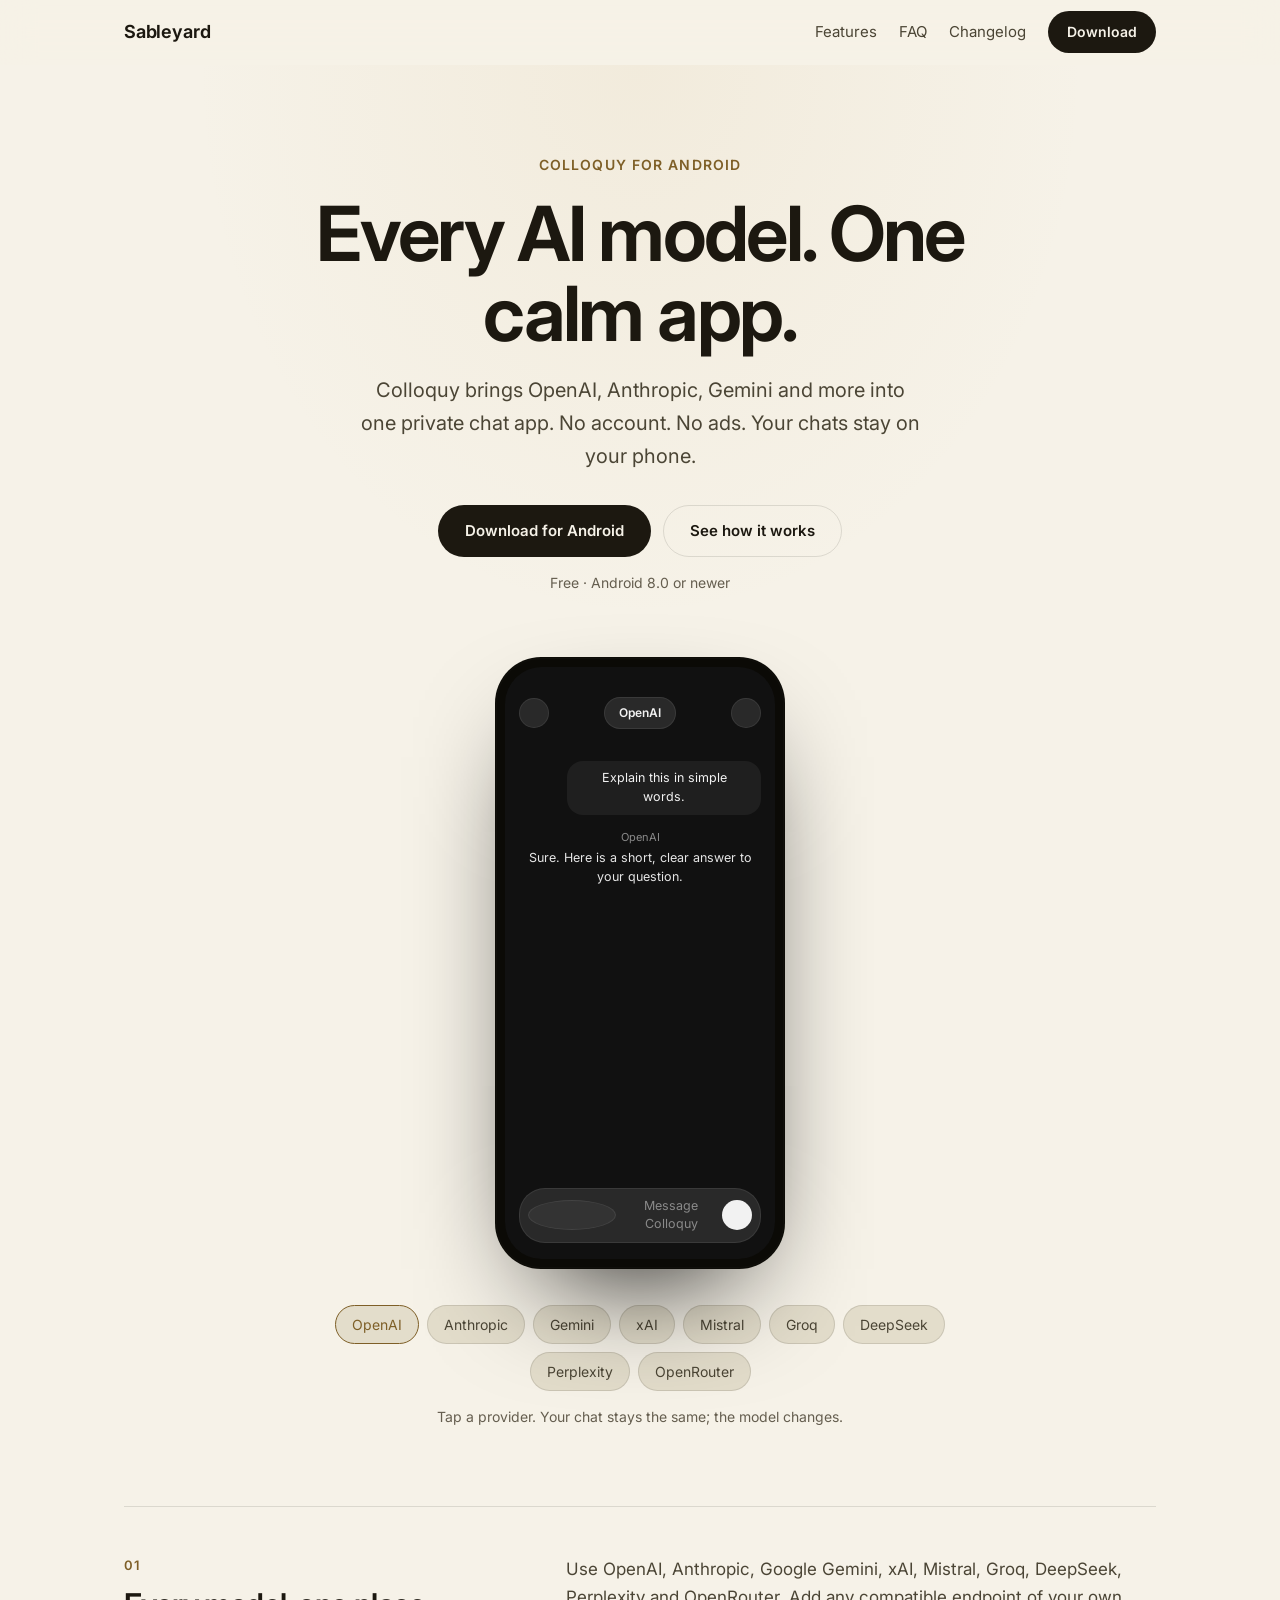
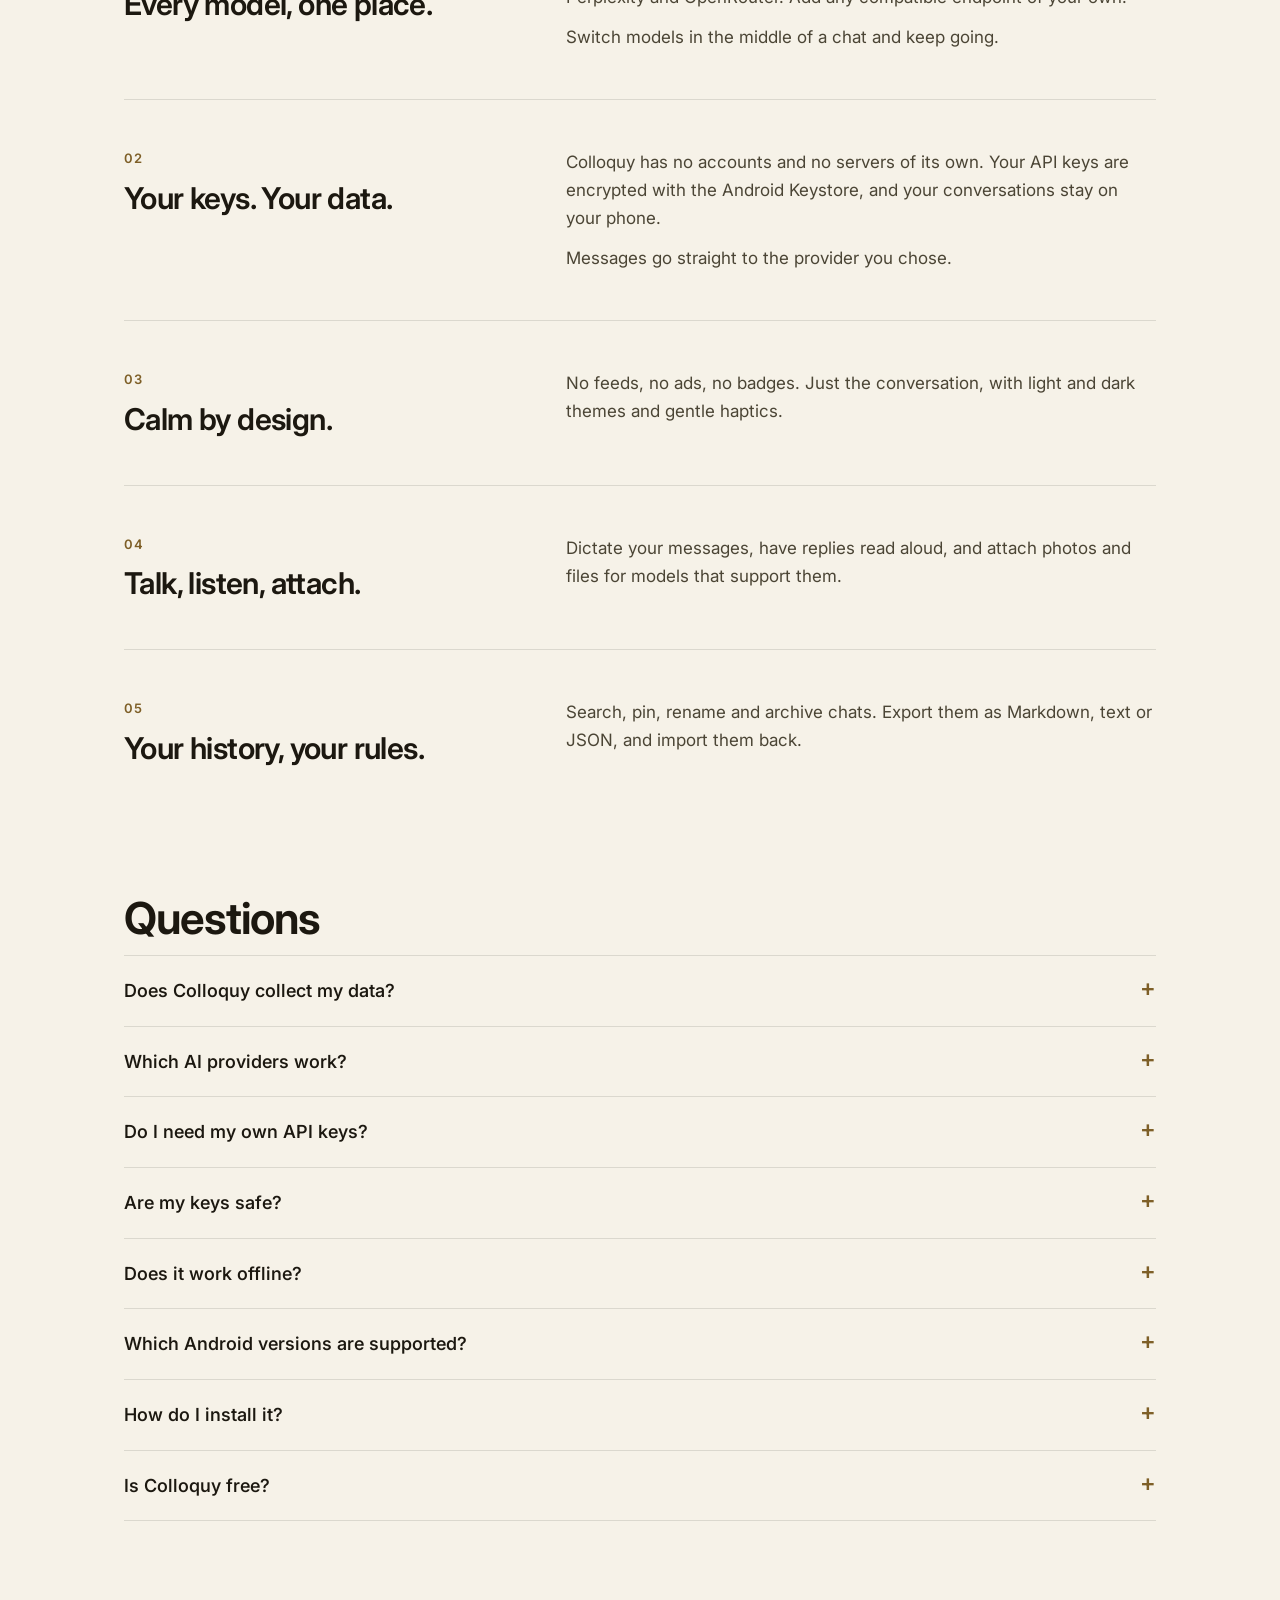
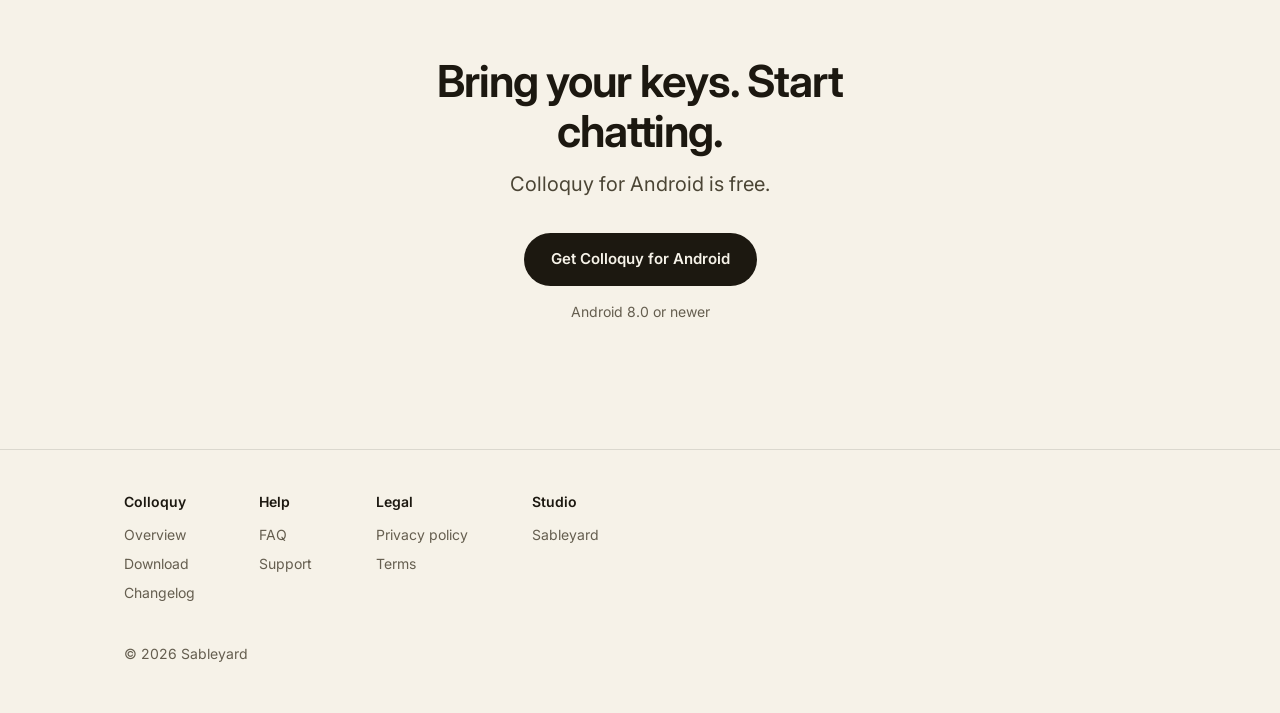
==== colloquy/index.html @ 64ff5a61 "Add files via upload" ====
<!DOCTYPE html>
<html lang="en">
<head>
<meta charset="utf-8"><meta name="viewport" content="width=device-width, initial-scale=1"><meta name="color-scheme" content="dark light"><meta name="theme-color" content="#16130A"><script>document.documentElement.className="js"</script>
<title>Colloquy - Every AI model. One calm app. | Sableyard</title>
<meta name="description" content="Colloquy is a private AI chat app for Android. Use OpenAI, Anthropic, Gemini and more with your own API keys. No account, no ads, no tracking.">
<link rel="canonical" href="https://sableyard.online/colloquy/">
<meta property="og:type" content="website"><meta property="og:title" content="Colloquy - Every AI model. One calm app."><meta property="og:description" content="Bring your own API keys. Your conversations stay on your phone."><meta property="og:url" content="https://sableyard.online/colloquy/"><meta property="og:image" content="https://sableyard.online/assets/og.png"><meta name="twitter:card" content="summary_large_image">
<link rel="icon" href="../assets/favicon.svg" type="image/svg+xml">
<link rel="preload" href="../assets/inter.woff2" as="font" type="font/woff2" crossorigin>
<link rel="stylesheet" href="../assets/style.css">
<script type="application/ld+json">{"@context":"https://schema.org","@type":"SoftwareApplication","name":"Colloquy","applicationCategory":"CommunicationApplication","operatingSystem":"Android 8.0+","description":"A private AI chat app for Android that works with your own API keys.","offers":{"@type":"Offer","price":"0","priceCurrency":"USD"},"publisher":{"@type":"Organization","name":"Sableyard","url":"https://sableyard.online/"}}</script>
</head>
<body>
<a class="skip" href="#main">Skip to content</a>
<header class="site"><div class="wrap bar"><a class="brand" href="../">Sableyard</a><nav><a href="#features">Features</a><a href="#faq">FAQ</a><a href="changelog/">Changelog</a><a class="btn sm" href="download/">Download</a></nav></div></header>
<main id="main" class="wrap">

  <div class="hero">
    <p class="eyebrow reveal">Colloquy for Android</p>
    <h1 class="reveal" style="--d:.05s">Every AI model. One calm app.</h1>
    <p class="lead reveal" style="--d:.12s">Colloquy brings OpenAI, Anthropic, Gemini and more into one private chat app. No account. No ads. Your chats stay on your phone.</p>
    <div class="row reveal" style="--d:.18s">
      <a class="btn" href="download/">Download for Android</a>
      <a class="btn ghost" href="#features">See how it works</a>
    </div>
    <p class="meta reveal" style="--d:.22s">Free &middot; Android 8.0 or newer</p>

    <!-- PLACEHOLDER: this CSS phone is a stand-in. When screenshots are ready, replace .phone with an <img> inside .stage. -->
    <div class="stage reveal" style="--d:.28s">
      <div class="phone" aria-hidden="true"><div class="screen">
        <div class="top"><span class="circ"></span><span class="pill"><span id="model">OpenAI</span></span><span class="circ"></span></div>
        <div class="msgs"><p class="u">Explain this in simple words.</p><p class="a"><small id="who">OpenAI</small><span id="reply">Sure. Here is a short, clear answer to your question.</span></p></div>
        <div class="comp"><span class="circ"></span><span>Message Colloquy</span><i class="circ send"></i></div>
      </div></div>
    </div>
    <div class="chips reveal" role="group" aria-label="Choose a provider to preview"><button type="button" data-model="OpenAI" aria-pressed="true">OpenAI</button><button type="button" data-model="Anthropic" aria-pressed="false">Anthropic</button><button type="button" data-model="Gemini" aria-pressed="false">Gemini</button><button type="button" data-model="xAI" aria-pressed="false">xAI</button><button type="button" data-model="Mistral" aria-pressed="false">Mistral</button><button type="button" data-model="Groq" aria-pressed="false">Groq</button><button type="button" data-model="DeepSeek" aria-pressed="false">DeepSeek</button><button type="button" data-model="Perplexity" aria-pressed="false">Perplexity</button><button type="button" data-model="OpenRouter" aria-pressed="false">OpenRouter</button></div>
    <p class="meta" style="margin-top:14px">Tap a provider. Your chat stays the same; the model changes.</p>
  </div>

  <section id="features">
    <div class="feature reveal"><div><span class="n">01</span><h3>Every model, one place.</h3></div><div><p>Use OpenAI, Anthropic, Google Gemini, xAI, Mistral, Groq, DeepSeek, Perplexity and OpenRouter. Add any compatible endpoint of your own.</p><p>Switch models in the middle of a chat and keep going.</p></div></div>
    <div class="feature reveal"><div><span class="n">02</span><h3>Your keys. Your data.</h3></div><div><p>Colloquy has no accounts and no servers of its own. Your API keys are encrypted with the Android Keystore, and your conversations stay on your phone.</p><p>Messages go straight to the provider you chose.</p></div></div>
    <div class="feature reveal"><div><span class="n">03</span><h3>Calm by design.</h3></div><div><p>No feeds, no ads, no badges. Just the conversation, with light and dark themes and gentle haptics.</p></div></div>
    <div class="feature reveal"><div><span class="n">04</span><h3>Talk, listen, attach.</h3></div><div><p>Dictate your messages, have replies read aloud, and attach photos and files for models that support them.</p></div></div>
    <div class="feature reveal"><div><span class="n">05</span><h3>Your history, your rules.</h3></div><div><p>Search, pin, rename and archive chats. Export them as Markdown, text or JSON, and import them back.</p></div></div>
  </section>

  <section id="faq">
    <h2 class="reveal">Questions</h2>
    <details class="reveal"><summary>Does Colloquy collect my data?</summary><p>No. There is no account, no analytics and no ads. Your conversations stay on your phone.</p></details>
    <details class="reveal"><summary>Which AI providers work?</summary><p>OpenAI, Anthropic, Google Gemini, xAI, Mistral, Groq, DeepSeek, Perplexity and OpenRouter, plus custom compatible endpoints.</p></details>
    <details class="reveal"><summary>Do I need my own API keys?</summary><p>Yes. You add a key from each provider you want to use and pay that provider directly for what you use. Some providers offer free tiers; check theirs.</p></details>
    <details class="reveal"><summary>Are my keys safe?</summary><p>Keys are encrypted with the Android Keystore and are only sent to the provider they belong to.</p></details>
    <details class="reveal"><summary>Does it work offline?</summary><p>You can read saved chats offline. Sending a message needs an internet connection.</p></details>
    <details class="reveal"><summary>Which Android versions are supported?</summary><p>Android 8.0 or newer.</p></details>
    <details class="reveal"><summary>How do I install it?</summary><p>Download the APK, allow installs from your browser when Android asks, and open the file. Android may show a warning because Colloquy is a new app outside the Play Store.</p></details>
    <details class="reveal"><summary>Is Colloquy free?</summary><p>Yes, Colloquy is free to use today. You only pay your AI providers for what you use. If that ever changes, it will be announced here.</p></details>
  </section>

  <section id="download" class="cta">
    <h2 class="reveal">Bring your keys. Start chatting.</h2>
    <p class="lead reveal" style="--d:.06s">Colloquy for Android is free.</p>
    <div class="row reveal" style="--d:.1s"><a class="btn" href="download/">Get Colloquy for Android</a></div>
    <p class="meta reveal">Android 8.0 or newer</p>
  </section>
</main>

<footer class="site"><div class="wrap"><div class="cols"><div><h4>Colloquy</h4><a href="">Overview</a><a href="download/">Download</a><a href="changelog/">Changelog</a></div><div><h4>Help</h4><a href="#faq">FAQ</a><a href="support/">Support</a></div><div><h4>Legal</h4><a href="privacy/">Privacy policy</a><a href="terms/">Terms</a></div><div><h4>Studio</h4><a href="../">Sableyard</a></div></div><span>&copy; 2026 Sableyard</span></div></footer>
<script src="../assets/site.js" defer></script>
</body>
</html>
---- assets/style.css ----
@view-transition{navigation:auto}
@font-face{font-family:Inter;src:url(inter.woff2) format("woff2");font-weight:100 900;font-display:swap}
:root{--bg:#16130A;--raised:#262219;--control:#2E2B22;--line:rgba(244,239,227,.10);--text:#F4EFE3;--text2:#BDB6A4;--text3:#8F8878;--sand:#CDAE72;--btn:#F4EFE3;--btn-fg:#16130A;--ease:cubic-bezier(.2,0,0,1);color-scheme:dark}
@media (prefers-color-scheme:light){:root{--bg:#F6F2E8;--raised:#EDE8DA;--control:#E3DDCB;--line:rgba(28,24,16,.12);--text:#1C1810;--text2:#4B4535;--text3:#655E4F;--sand:#7E5F27;--btn:#1C1810;--btn-fg:#F6F2E8;color-scheme:light}}
*{box-sizing:border-box}
html{scroll-behavior:smooth;-webkit-text-size-adjust:100%}
body{margin:0;background:var(--bg);color:var(--text);font:400 16px/1.65 Inter,system-ui,-apple-system,"Segoe UI",Roboto,sans-serif;-webkit-font-smoothing:antialiased}
a{color:inherit}
:focus-visible{outline:2px solid var(--sand);outline-offset:3px;border-radius:6px}
.wrap{max-width:1080px;margin:0 auto;padding:0 24px}
.skip{position:absolute;left:-999px}.skip:focus{left:16px;top:12px;background:var(--btn);color:var(--btn-fg);padding:8px 14px;border-radius:999px;z-index:20}
header.site{position:sticky;top:0;z-index:10;background:rgba(22,19,10,.72);background:color-mix(in srgb,var(--bg) 72%,transparent);-webkit-backdrop-filter:saturate(1.4) blur(16px);backdrop-filter:saturate(1.4) blur(16px);border-bottom:1px solid transparent;transition:border-color .3s}
header.site.scrolled{border-color:var(--line)}
header .bar{display:flex;align-items:center;justify-content:space-between;height:64px}
.brand{font-weight:650;letter-spacing:-.01em;text-decoration:none;font-size:18px}
nav{display:flex;align-items:center;gap:22px}
nav a:not(.btn){color:var(--text2);text-decoration:none;font-size:15px;transition:color .2s}
nav a:not(.btn):hover{color:var(--text)}
.btn{display:inline-flex;align-items:center;gap:8px;padding:13px 26px;border-radius:999px;background:var(--btn);color:var(--btn-fg);text-decoration:none;font-weight:600;font-size:15px;transition:transform .25s var(--ease),opacity .2s;border:1px solid transparent}
.btn:hover{transform:translateY(-1px)}.btn:active{transform:scale(.97)}
.btn.sm{padding:8px 18px;font-size:14px}
.btn.ghost{background:transparent;color:var(--text);border-color:var(--line)}
.btn.ghost:hover{border-color:var(--sand);color:var(--sand)}
.btn[aria-disabled=true]{opacity:.5;pointer-events:none}
.hero{text-align:center;padding:88px 0 24px;background:radial-gradient(60% 55% at 50% 0,rgba(205,174,114,.10),transparent 72%)}
.eyebrow{color:var(--sand);font-size:14px;font-weight:600;letter-spacing:.08em;text-transform:uppercase;margin:0 0 18px}
h1{font-size:clamp(40px,8vw,76px);line-height:1.05;letter-spacing:-.035em;font-weight:650;margin:0 auto 20px;max-width:14ch}
.lead{font-size:clamp(17px,2.2vw,20px);color:var(--text2);max-width:560px;margin:0 auto}
.row{display:flex;flex-wrap:wrap;justify-content:center;gap:12px;margin:32px 0 8px}
.meta{color:var(--text3);font-size:14px}
.stage{display:flex;justify-content:center;padding:48px 0 8px}
.phone{width:min(290px,76vw);aspect-ratio:9/19;border-radius:46px;border:1px solid var(--line);background:#0b0a06;padding:9px;box-shadow:0 50px 120px -50px #000,0 0 0 1px rgba(255,255,255,.02) inset;transition:transform .25s var(--ease);will-change:transform}
.screen{height:100%;border-radius:37px;background:#111;color:#f2f2f2;padding:16px 14px;display:flex;flex-direction:column;gap:14px;overflow:hidden;font-size:12.5px;line-height:1.5}
.screen .top{display:flex;align-items:center;justify-content:space-between;padding-top:14px}
.circ{width:30px;height:30px;border-radius:50%;background:#292929;border:1px solid rgba(255,255,255,.08);flex:none}
.pill{display:inline-flex;align-items:center;gap:6px;background:#292929;border:1px solid rgba(255,255,255,.08);border-radius:999px;padding:6px 14px;font-weight:600;font-size:12px}
.msgs{flex:1;display:flex;flex-direction:column;gap:14px;padding-top:18px}
.u{align-self:flex-end;background:#1f1f1f;border-radius:16px;padding:8px 12px;margin:0;max-width:80%}
.a{margin:0;color:#e6e6e6;min-height:3.2em}.a small{display:block;color:#8a8a8a;font-size:11px;margin-bottom:4px}
.comp{display:flex;align-items:center;gap:10px;background:#292929;border:1px solid rgba(255,255,255,.08);border-radius:26px;padding:8px;color:#8a8a8a}
.comp span{flex:1;padding-left:4px}.comp .circ{background:#333}.comp .send{background:#f2f2f2;border:0}
.chips{display:flex;flex-wrap:wrap;justify-content:center;gap:8px;margin:28px auto 0;max-width:640px}
.chips button{font:inherit;font-size:14px;color:var(--text2);background:var(--control);border:1px solid var(--line);border-radius:999px;padding:7px 16px;cursor:pointer;transition:all .2s var(--ease)}
.chips button:hover{color:var(--text)}.chips button:active{transform:scale(.95)}
.chips button[aria-pressed=true]{color:var(--sand);border-color:var(--sand)}
section{padding:40px 0}
h2{font-size:clamp(28px,4.5vw,44px);line-height:1.12;letter-spacing:-.025em;font-weight:650;margin:0 0 12px}
h3{margin:0;font-size:clamp(22px,3vw,30px);line-height:1.2;letter-spacing:-.02em;font-weight:620}
.feature{display:grid;grid-template-columns:1fr 1.5fr;gap:24px 48px;padding:48px 0;border-top:1px solid var(--line)}
.feature .n{display:block;color:var(--sand);font-size:13px;font-weight:600;letter-spacing:.08em;margin-bottom:10px}
.feature p{margin:0 0 12px;color:var(--text2);font-size:17px}
.feature p:last-child{margin:0}
.apps{display:grid;gap:14px;grid-template-columns:repeat(auto-fit,minmax(260px,1fr));margin-top:32px}
.card{display:block;background:var(--raised);border:1px solid var(--line);border-radius:22px;padding:22px 24px;text-decoration:none;transition:transform .3s var(--ease),border-color .3s}
a.card:hover{transform:translateY(-3px);border-color:var(--sand)}
.card h3{font-size:22px;margin-bottom:6px}.card p{margin:0;color:var(--text2);font-size:15px}
details{border-top:1px solid var(--line)}details:last-of-type{border-bottom:1px solid var(--line)}
summary{list-style:none;cursor:pointer;display:flex;justify-content:space-between;gap:16px;padding:20px 0;font-size:18px;font-weight:550}
summary::-webkit-details-marker{display:none}
summary::after{content:"+";color:var(--sand);font-size:24px;line-height:1;transition:transform .3s var(--ease)}
details[open] summary::after{transform:rotate(45deg)}
details p{margin:0 0 20px;color:var(--text2);max-width:62ch}
.cta{text-align:center;padding:96px 0 40px}
.cta h2{max-width:16ch;margin:0 auto 12px}
footer.site{margin-top:72px;border-top:1px solid var(--line);padding:40px 0 48px;color:var(--text3);font-size:14px}
footer .cols{display:flex;flex-wrap:wrap;gap:32px 64px;margin-bottom:32px}
footer h4{margin:0 0 10px;color:var(--text);font-size:14px;font-weight:600}
footer a{display:block;color:var(--text3);text-decoration:none;margin:6px 0}footer a:hover{color:var(--text)}
.policy h1{font-size:clamp(30px,5vw,44px);max-width:none;margin:56px 0 12px;text-align:left}
.policy h2{font-size:20px;margin:32px 0 8px;letter-spacing:-.01em}
.policy p,.policy li{color:var(--text2);max-width:70ch}.policy .meta{color:var(--text3)}
.summary{background:var(--raised);border:1px solid var(--line);border-radius:18px;padding:16px 20px;margin:24px 0}
.js .reveal{opacity:0;transform:translateY(18px);transition:opacity .8s var(--ease),transform .8s var(--ease);transition-delay:var(--d,0s)}
.js .reveal.in{opacity:1;transform:none}
@media (max-width:720px){.feature{grid-template-columns:1fr}nav a:not(.btn){display:none}.hero{padding-top:56px}}
@media (prefers-reduced-motion:reduce){*{transition:none!important;animation:none!important;scroll-behavior:auto!important}.js .reveal{opacity:1;transform:none}}

header.site{view-transition-name:site-header}
.prog{position:absolute;left:0;bottom:-1px;height:2px;width:100%;background:var(--sand);transform-origin:0 50%;transform:scaleX(0);pointer-events:none}
.card{position:relative;overflow:hidden}
.card::before{content:"";position:absolute;inset:0;background:radial-gradient(260px circle at var(--mx,50%) var(--my,0%),rgba(205,174,114,.12),transparent 70%);opacity:0;transition:opacity .35s;pointer-events:none}
.card:hover::before{opacity:1}
.js h1.reveal{filter:blur(10px);transition:opacity .9s var(--ease),transform .9s var(--ease),filter .9s var(--ease)}
.js h1.reveal.in{filter:none}
.dl{display:grid;grid-template-columns:1.6fr 1fr;gap:16px;margin-top:40px}
.panel{padding:28px}
.kv{margin:0 0 24px}.kv div{display:flex;justify-content:space-between;gap:16px;padding:12px 0;border-bottom:1px solid var(--line)}
.kv dt{color:var(--text3)}.kv dd{margin:0;text-align:right;color:var(--text)}
.mono{font-family:ui-monospace,SFMono-Regular,Menlo,Consolas,monospace;font-size:12px;word-break:break-all}
.qr{display:flex;flex-direction:column;align-items:center;justify-content:center;text-align:center;gap:14px;padding:28px}
.qr img{width:168px;height:168px;border-radius:14px}.qr p{margin:0;color:var(--text2);font-size:14px;max-width:22ch}
.steps{list-style:none;margin:24px 0 0;padding:0;counter-reset:s;display:grid;gap:12px}
.steps li{counter-increment:s;background:var(--raised);border:1px solid var(--line);border-radius:20px;padding:18px 22px 18px 64px;position:relative;color:var(--text2)}
.steps li::before{content:counter(s);position:absolute;left:20px;top:16px;width:30px;height:30px;border-radius:50%;border:1px solid var(--sand);color:var(--sand);display:grid;place-items:center;font-weight:600;font-size:14px}
.steps b{color:var(--text);font-weight:600}
pre{background:var(--raised);border:1px solid var(--line);border-radius:16px;padding:16px 18px;overflow:auto;font:13px/1.6 ui-monospace,SFMono-Regular,Menlo,Consolas,monospace;color:var(--text2)}
.plain li{margin:8px 0;color:var(--text2)}
.tl{border-left:1px solid var(--line);margin:32px 0 0 6px;padding-left:28px}
.tl article{position:relative;padding-bottom:36px}
.tl article::before{content:"";position:absolute;left:-34px;top:8px;width:11px;height:11px;border-radius:50%;background:var(--sand)}
.tl h3{font-size:22px}.tl ul{margin:12px 0 0;padding-left:20px;color:var(--text2)}.tl li{margin:6px 0}
.tl time{color:var(--text3);font-size:14px}
.page h1{max-width:none;text-align:left;margin:56px 0 12px;font-size:clamp(34px,6vw,56px)}
@media (max-width:720px){.dl{grid-template-columns:1fr}}
@media (prefers-reduced-motion:reduce){@view-transition{navigation:none}.js h1.reveal{filter:none}}
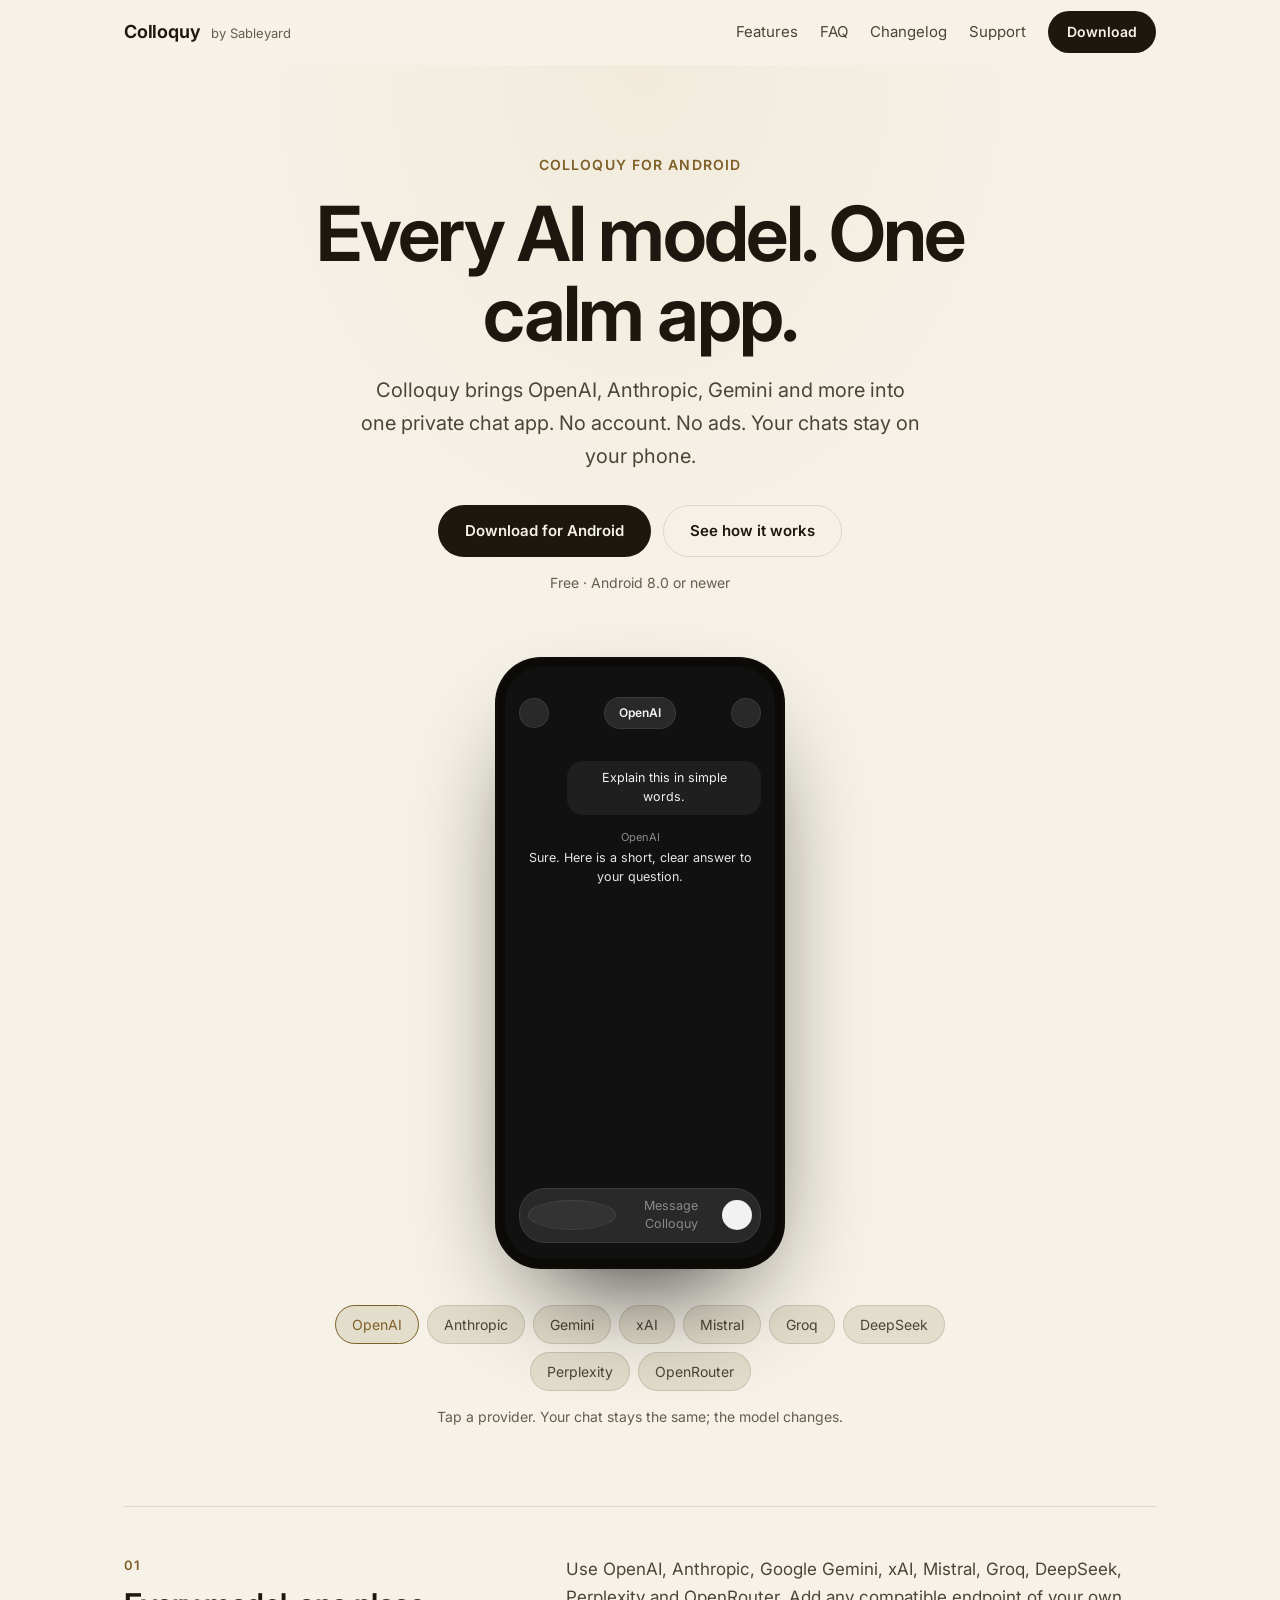
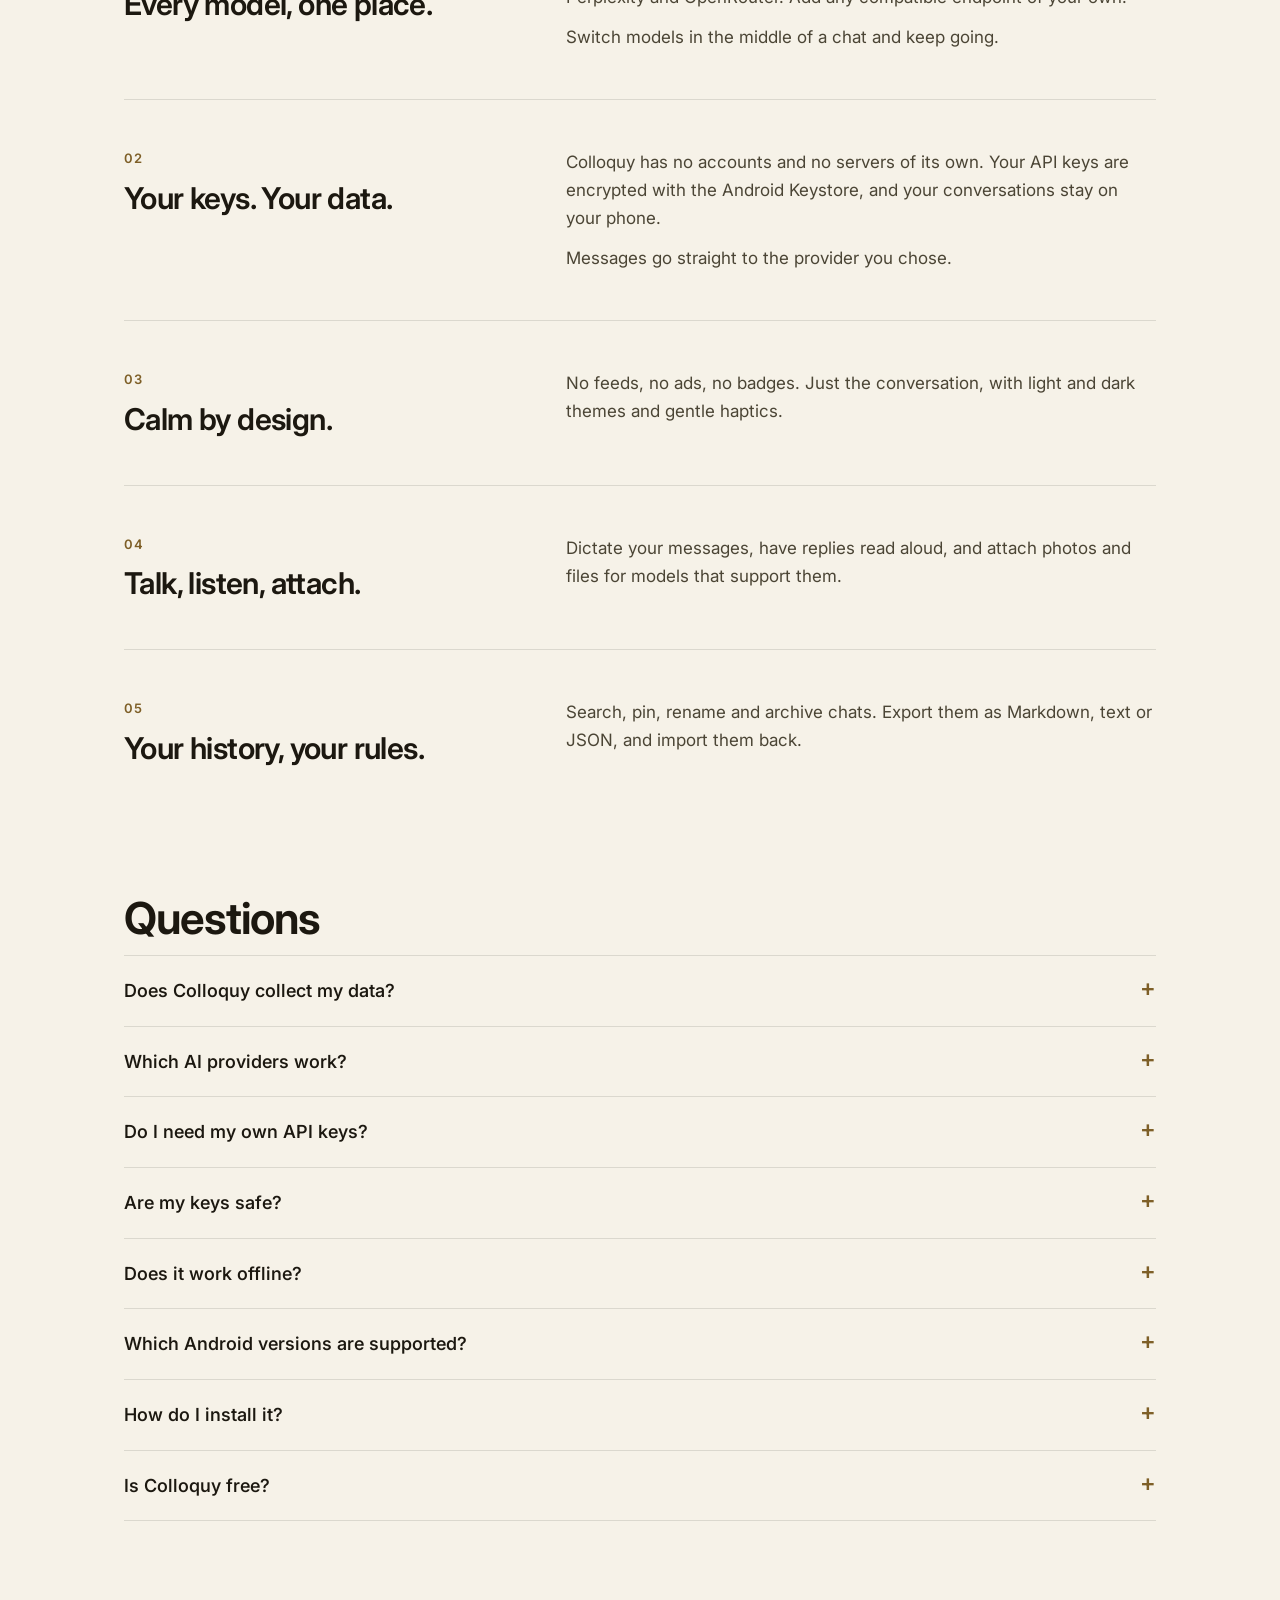
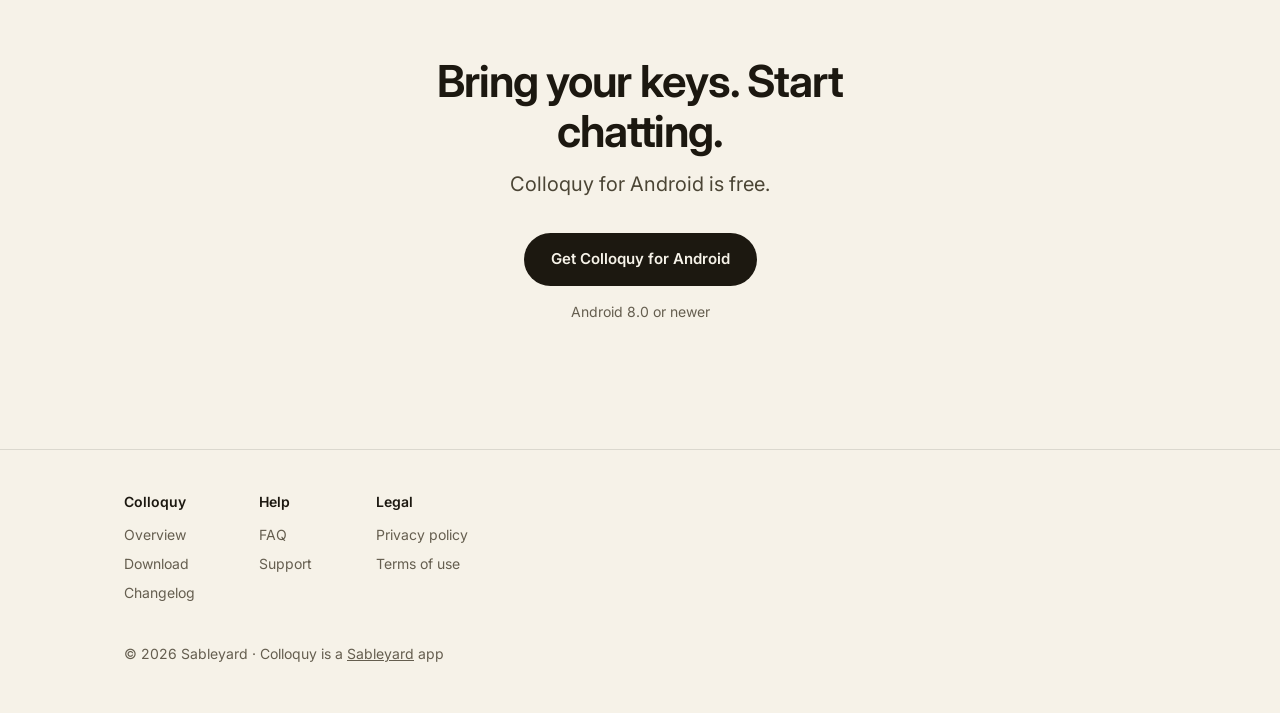
==== commit f97fbe41: "Add files via upload" ====
--- a/colloquy/index.html
+++ b/colloquy/index.html
@@ -13,7 +13,7 @@
 </head>
 <body>
 <a class="skip" href="#main">Skip to content</a>
-<header class="site"><div class="wrap bar"><a class="brand" href="../">Sableyard</a><nav><a href="#features">Features</a><a href="#faq">FAQ</a><a href="changelog/">Changelog</a><a class="btn sm" href="download/">Download</a></nav></div></header>
+<header class="site"><div class="wrap bar"><div class="id"><a class="brand" href="./">Colloquy</a><a class="by" href="../">by Sableyard</a></div><div class="end"><nav id="nav"><a href="#features">Features</a><a href="#faq">FAQ</a><a href="changelog/">Changelog</a><a href="support/">Support</a></nav><a class="btn sm" href="download/">Download</a><button class="menu" type="button" aria-label="Menu" aria-expanded="false" aria-controls="nav"><i></i><i></i></button></div></div></header>
 <main id="main" class="wrap">
 
   <div class="hero">
@@ -66,7 +66,7 @@
   </section>
 </main>
 
-<footer class="site"><div class="wrap"><div class="cols"><div><h4>Colloquy</h4><a href="">Overview</a><a href="download/">Download</a><a href="changelog/">Changelog</a></div><div><h4>Help</h4><a href="#faq">FAQ</a><a href="support/">Support</a></div><div><h4>Legal</h4><a href="privacy/">Privacy policy</a><a href="terms/">Terms</a></div><div><h4>Studio</h4><a href="../">Sableyard</a></div></div><span>&copy; 2026 Sableyard</span></div></footer>
+<footer class="site"><div class="wrap"><div class="cols"><div><h4>Colloquy</h4><a href="./">Overview</a><a href="download/">Download</a><a href="changelog/">Changelog</a></div><div><h4>Help</h4><a href="#faq">FAQ</a><a href="support/">Support</a></div><div><h4>Legal</h4><a href="privacy/">Privacy policy</a><a href="terms/">Terms of use</a></div></div><span>&copy; 2026 Sableyard &middot; Colloquy is a <a href="../" style="display:inline;text-decoration:underline">Sableyard</a> app</span></div></footer>
 <script src="../assets/site.js" defer></script>
 </body>
 </html>
--- a/assets/style.css
+++ b/assets/style.css
@@ -72,7 +72,7 @@
 .summary{background:var(--raised);border:1px solid var(--line);border-radius:18px;padding:16px 20px;margin:24px 0}
 .js .reveal{opacity:0;transform:translateY(18px);transition:opacity .8s var(--ease),transform .8s var(--ease);transition-delay:var(--d,0s)}
 .js .reveal.in{opacity:1;transform:none}
-@media (max-width:720px){.feature{grid-template-columns:1fr}nav a:not(.btn){display:none}.hero{padding-top:56px}}
+@media (max-width:720px){.feature{grid-template-columns:1fr}.hero{padding-top:56px}.menu{display:block}nav#nav{display:none;position:absolute;top:100%;left:0;right:0;flex-direction:column;align-items:stretch;gap:0;background:var(--bg);border-bottom:1px solid var(--line);padding:8px 24px 20px}nav#nav.open{display:flex}nav#nav a{padding:14px 0;font-size:17px;border-bottom:1px solid var(--line)}.by{display:none}}
 @media (prefers-reduced-motion:reduce){*{transition:none!important;animation:none!important;scroll-behavior:auto!important}.js .reveal{opacity:1;transform:none}}
 
 header.site{view-transition-name:site-header}
@@ -103,3 +103,28 @@
 .page h1{max-width:none;text-align:left;margin:56px 0 12px;font-size:clamp(34px,6vw,56px)}
 @media (max-width:720px){.dl{grid-template-columns:1fr}}
 @media (prefers-reduced-motion:reduce){@view-transition{navigation:none}.js h1.reveal{filter:none}}
+
+.end{display:flex;align-items:center;gap:22px}
+.id{display:flex;align-items:baseline;gap:10px}
+.by{color:var(--text3);font-size:13px;text-decoration:none}.by:hover{color:var(--text)}
+nav a[aria-current=page]{color:var(--text)!important}
+.menu{display:none;width:40px;height:40px;border-radius:50%;border:1px solid var(--line);background:transparent;position:relative;cursor:pointer;padding:0}
+.menu i{position:absolute;left:12px;right:12px;height:1.5px;background:var(--text);transition:transform .3s var(--ease)}
+.menu i:nth-child(1){top:16px}.menu i:nth-child(2){top:23px}
+.menu[aria-expanded=true] i:nth-child(1){transform:translateY(3.5px) rotate(45deg)}
+.menu[aria-expanded=true] i:nth-child(2){transform:translateY(-3.5px) rotate(-45deg)}
+.crumbs{display:flex;flex-wrap:wrap;gap:8px;color:var(--text3);font-size:14px;margin-top:36px}
+.crumbs a{color:var(--text3);text-decoration:none}.crumbs a:hover{color:var(--text)}
+.crumbs span+span::before,.crumbs a+span::before{content:"/";margin-right:8px;color:var(--line)}
+.crumbs+h1,.crumbs+.eyebrow{margin-top:14px}
+.feat{display:grid;grid-template-columns:1.3fr 1fr;gap:28px;align-items:center;padding:36px}
+.feat h3{font-size:clamp(28px,4vw,40px);margin-bottom:8px}
+.feat p{margin:0 0 20px;color:var(--text2)}
+.tags{display:flex;gap:8px;flex-wrap:wrap;margin:0 0 14px}
+.tags span{font-size:12px;color:var(--text2);border:1px solid var(--line);border-radius:999px;padding:3px 12px}
+.mini{width:min(190px,48vw);aspect-ratio:9/19;border-radius:30px;border:1px solid var(--line);background:#0b0a06;padding:6px;justify-self:center;box-shadow:0 30px 80px -40px #000}
+.mini div{height:100%;border-radius:25px;background:#111;display:flex;flex-direction:column;justify-content:flex-end;padding:10px}
+.mini span{height:26px;border-radius:14px;background:#292929;border:1px solid rgba(255,255,255,.08)}
+.principles{display:grid;gap:14px;grid-template-columns:repeat(auto-fit,minmax(230px,1fr));margin-top:24px}
+.about p.big{font-size:clamp(20px,2.6vw,26px);line-height:1.5;color:var(--text2);max-width:34em;margin:0}
+@media (max-width:720px){.feat{grid-template-columns:1fr;padding:26px}}
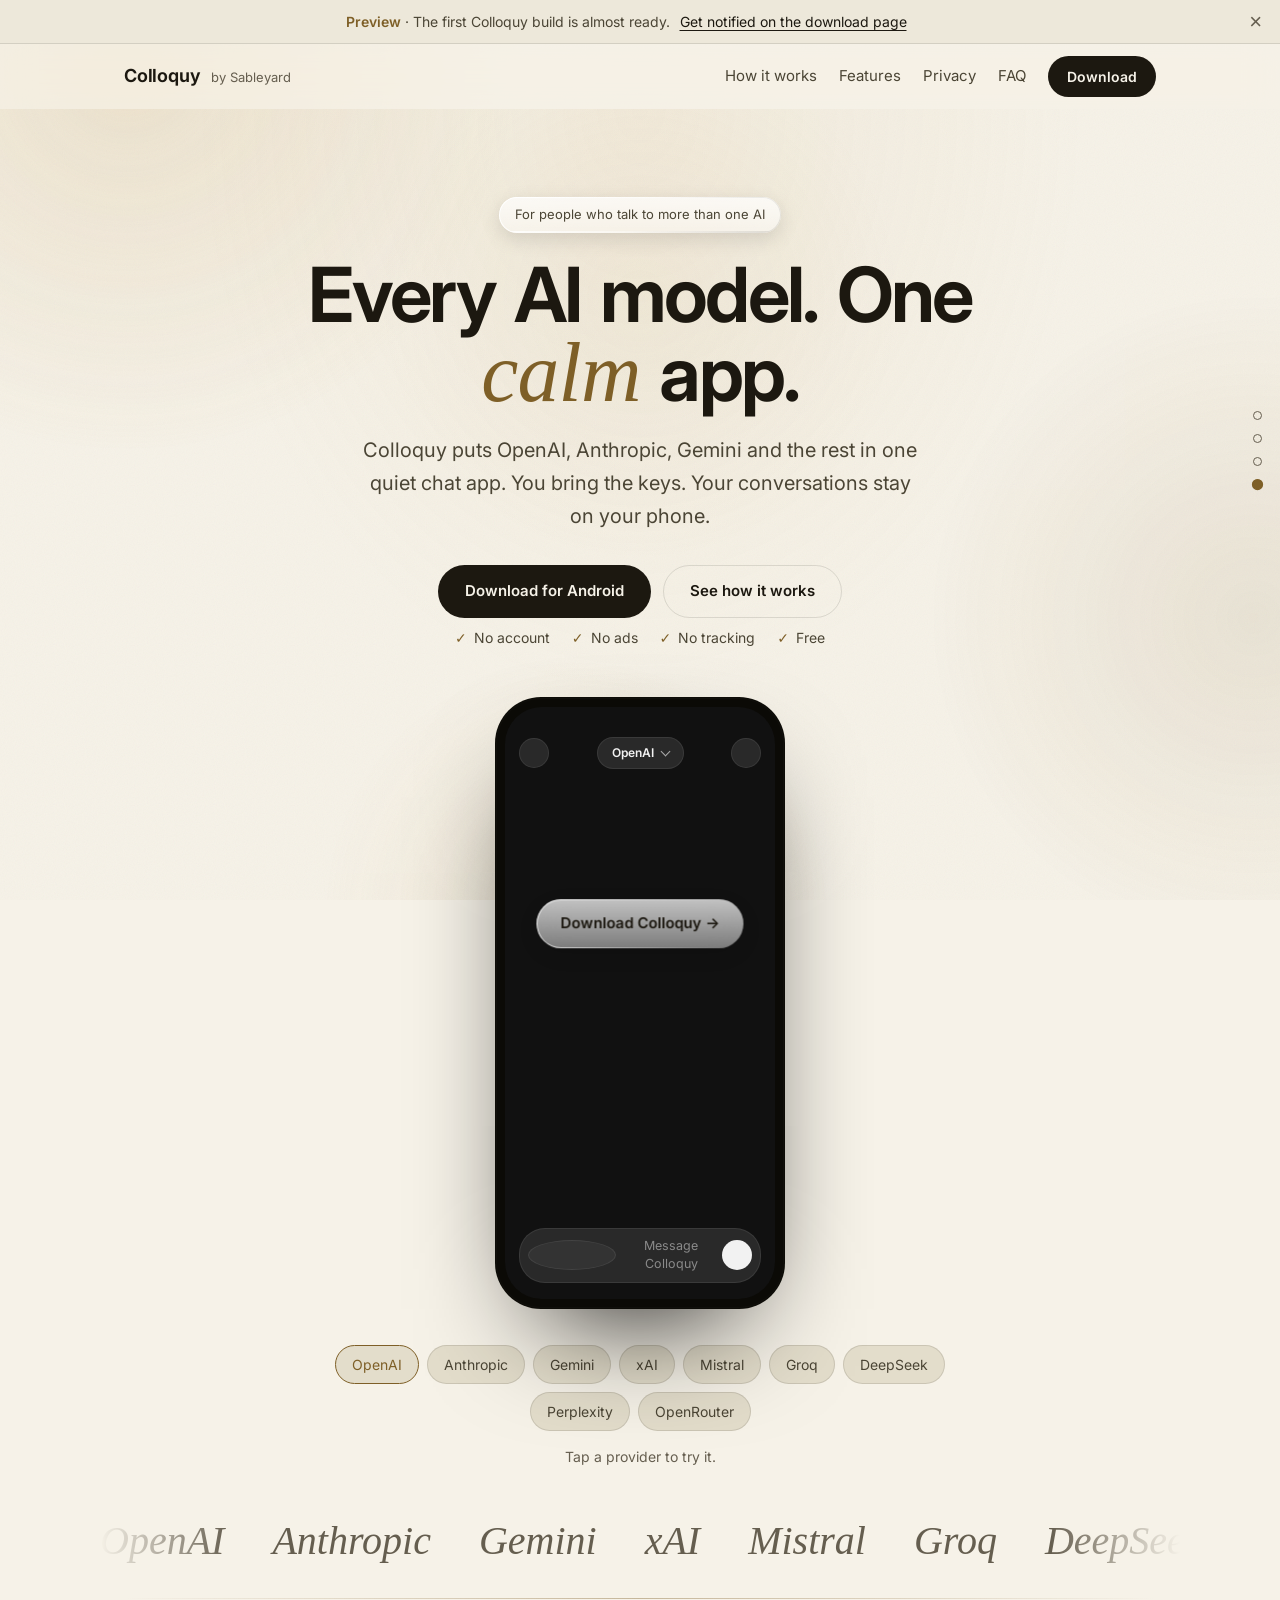
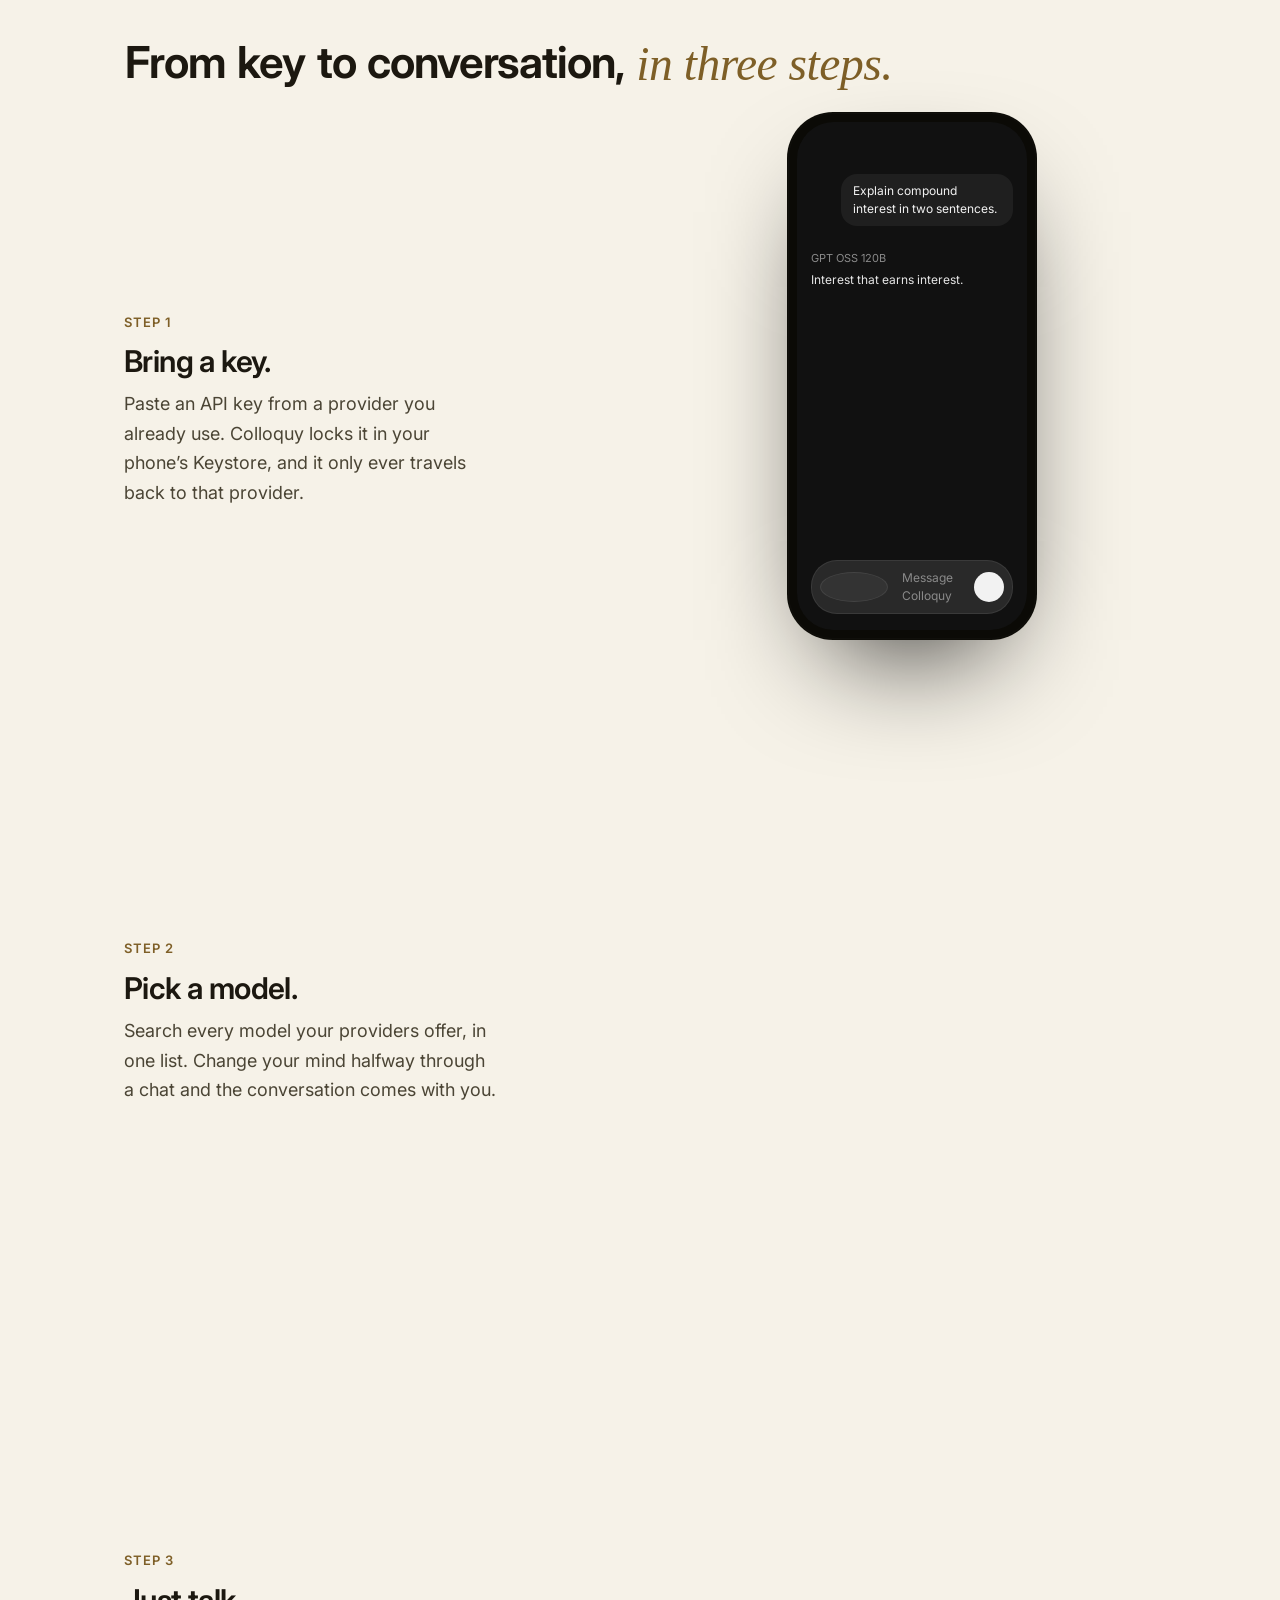
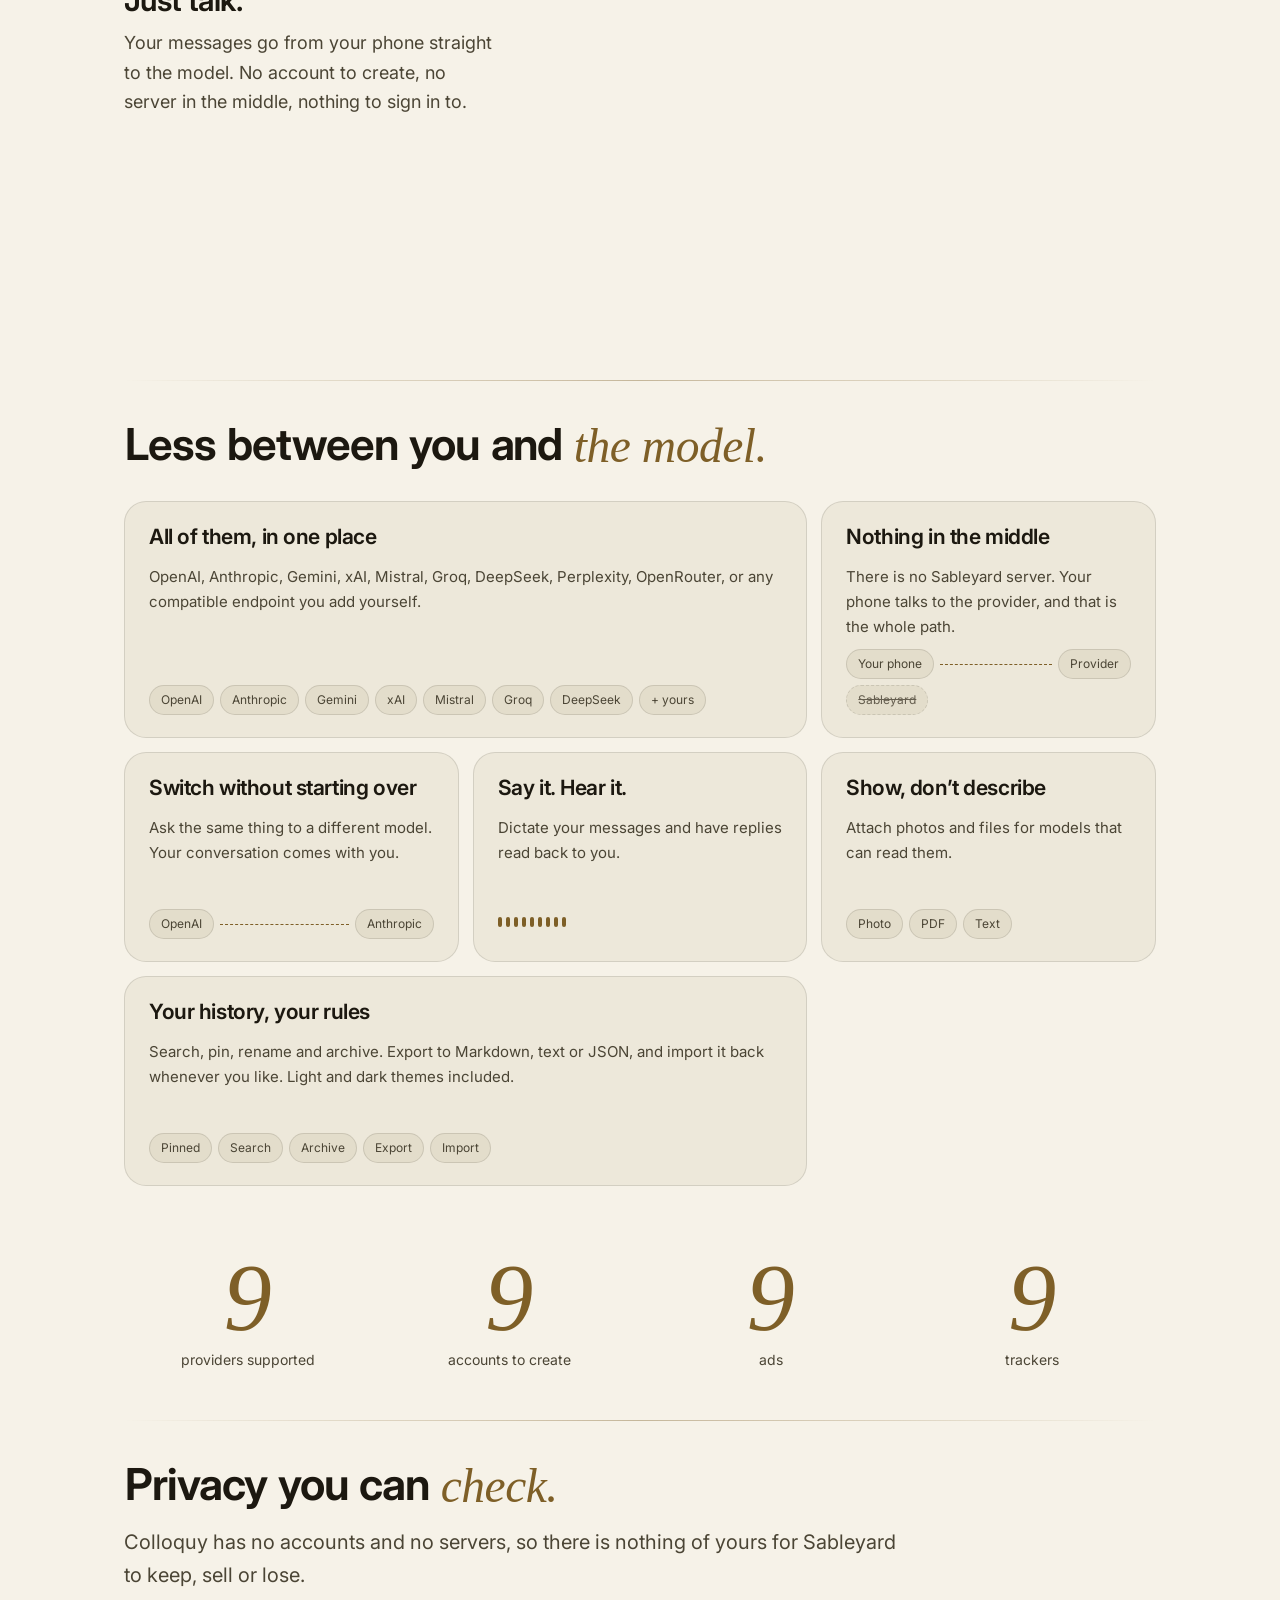
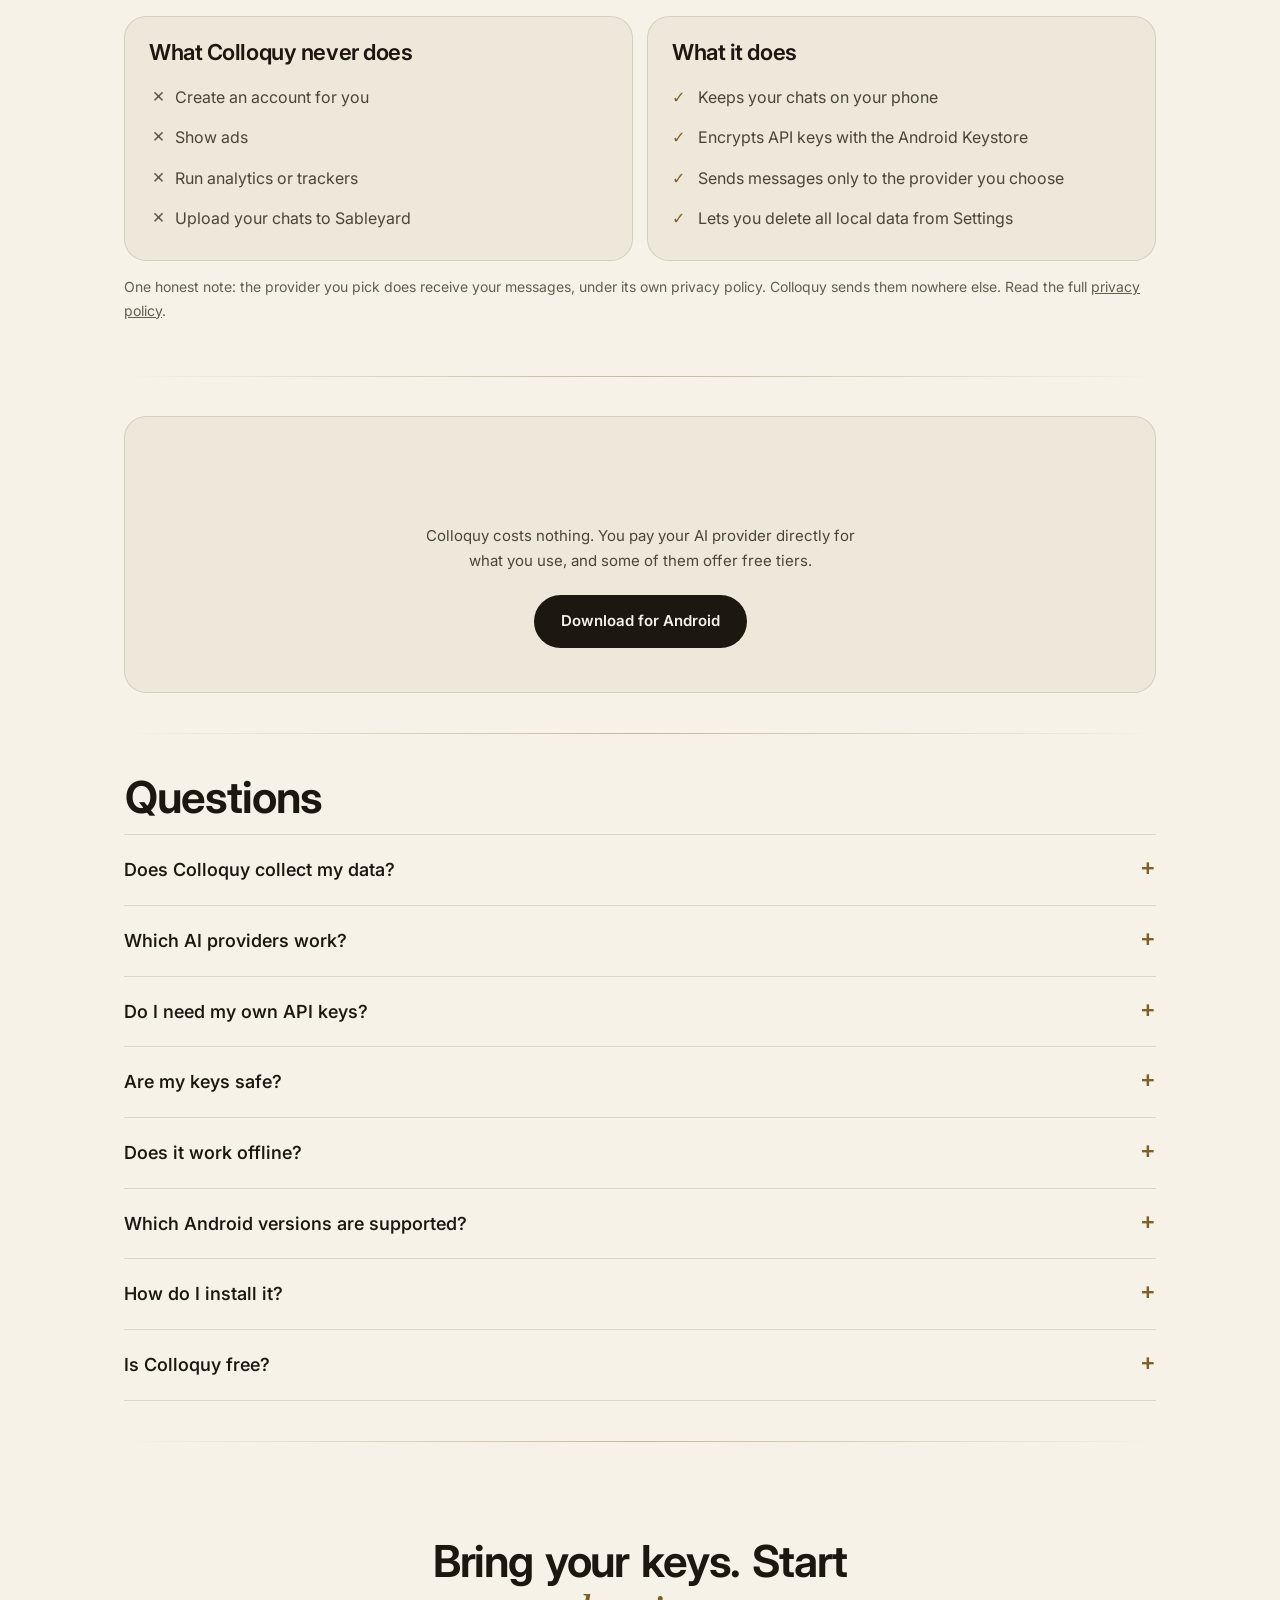
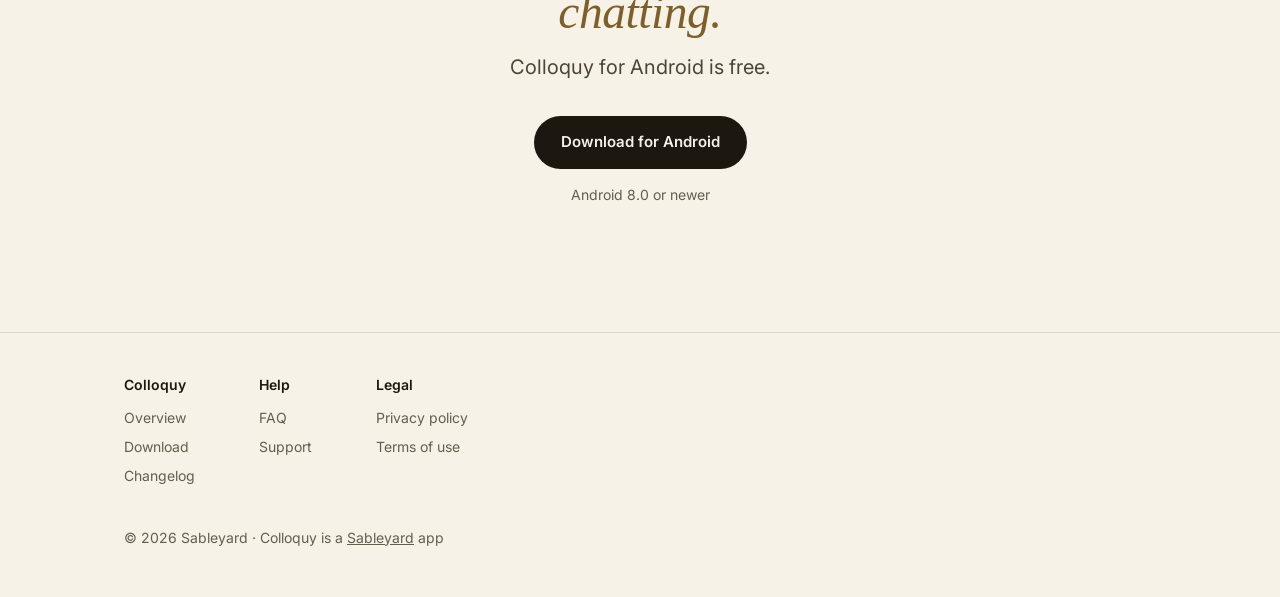
==== commit 26bdd223: "Add files via upload" ====
--- a/colloquy/index.html
+++ b/colloquy/index.html
@@ -13,37 +13,72 @@
 </head>
 <body>
 <a class="skip" href="#main">Skip to content</a>
-<header class="site"><div class="wrap bar"><div class="id"><a class="brand" href="./">Colloquy</a><a class="by" href="../">by Sableyard</a></div><div class="end"><nav id="nav"><a href="#features">Features</a><a href="#faq">FAQ</a><a href="changelog/">Changelog</a><a href="support/">Support</a></nav><a class="btn sm" href="download/">Download</a><button class="menu" type="button" aria-label="Menu" aria-expanded="false" aria-controls="nav"><i></i><i></i></button></div></div></header>
+<div class="ann"><span><b>Preview</b> &middot; The first Colloquy build is almost ready.</span><a href="download/">Get notified on the download page</a><button type="button" aria-label="Dismiss">&times;</button></div>
+<header class="site"><div class="wrap bar"><div class="id"><a class="brand" href="./">Colloquy</a><a class="by" href="../">by Sableyard</a></div><div class="end"><nav id="nav"><a href="#how">How it works</a><a href="#features">Features</a><a href="#privacy">Privacy</a><a href="#faq">FAQ</a></nav><a class="btn sm" href="download/">Download</a><button class="menu" type="button" aria-label="Menu" aria-expanded="false" aria-controls="nav"><i></i><i></i></button></div></div></header>
 <main id="main" class="wrap">
 
   <div class="hero">
-    <p class="eyebrow reveal">Colloquy for Android</p>
-    <h1 class="reveal" style="--d:.05s">Every AI model. One calm app.</h1>
-    <p class="lead reveal" style="--d:.12s">Colloquy brings OpenAI, Anthropic, Gemini and more into one private chat app. No account. No ads. Your chats stay on your phone.</p>
-    <div class="row reveal" style="--d:.18s">
-      <a class="btn" href="download/">Download for Android</a>
-      <a class="btn ghost" href="#features">See how it works</a>
-    </div>
-    <p class="meta reveal" style="--d:.22s">Free &middot; Android 8.0 or newer</p>
+    <p class="chip glass reveal">For people who talk to more than one AI</p>
+    <h1 class="reveal">Every AI model. One <span class="s">calm</span> app.</h1>
+    <p class="lead reveal" style="--d:.12s">Colloquy puts OpenAI, Anthropic, Gemini and the rest in one quiet chat app. You bring the keys. Your conversations stay on your phone.</p>
+    <div class="row reveal" style="--d:.18s"><a class="btn" href="download/">Download for Android</a><a class="btn ghost" href="#how">See how it works</a></div>
+    <ul class="trust reveal" style="--d:.22s"><li>No account</li><li>No ads</li><li>No tracking</li><li>Free</li></ul>
 
-    <!-- PLACEHOLDER: this CSS phone is a stand-in. When screenshots are ready, replace .phone with an <img> inside .stage. -->
+    <!-- PLACEHOLDER: this live HTML phone stands in for real screenshots. -->
     <div class="stage reveal" style="--d:.28s">
-      <div class="phone" aria-hidden="true"><div class="screen">
-        <div class="top"><span class="circ"></span><span class="pill"><span id="model">OpenAI</span></span><span class="circ"></span></div>
-        <div class="msgs"><p class="u">Explain this in simple words.</p><p class="a"><small id="who">OpenAI</small><span id="reply">Sure. Here is a short, clear answer to your question.</span></p></div>
+      <div class="phone" aria-hidden="true"><div class="screen" id="demo">
+        <div class="top"><span class="circ"></span><span class="pill" id="pill"><span id="model">Anthropic</span></span><span class="circ"></span></div>
+        <div class="msgs" id="msgs"><p class="u">Explain compound interest in two sentences.</p><p class="a"><small>OpenAI</small><span>It is interest that earns interest: each period&rsquo;s earnings join the balance, so the next period earns on a bigger base. Over time that snowballs.</span></p><p class="u">Shorter.</p><p class="a"><small>Anthropic</small><span>Interest that earns interest.</span></p></div>
         <div class="comp"><span class="circ"></span><span>Message Colloquy</span><i class="circ send"></i></div>
+        <div class="sheet" id="sheet"><b>Model</b><div data-r="OpenAI">OpenAI</div><div data-r="Anthropic">Anthropic</div><div data-r="Gemini">Gemini</div><div data-r="Groq">Groq</div></div>
       </div></div>
     </div>
-    <div class="chips reveal" role="group" aria-label="Choose a provider to preview"><button type="button" data-model="OpenAI" aria-pressed="true">OpenAI</button><button type="button" data-model="Anthropic" aria-pressed="false">Anthropic</button><button type="button" data-model="Gemini" aria-pressed="false">Gemini</button><button type="button" data-model="xAI" aria-pressed="false">xAI</button><button type="button" data-model="Mistral" aria-pressed="false">Mistral</button><button type="button" data-model="Groq" aria-pressed="false">Groq</button><button type="button" data-model="DeepSeek" aria-pressed="false">DeepSeek</button><button type="button" data-model="Perplexity" aria-pressed="false">Perplexity</button><button type="button" data-model="OpenRouter" aria-pressed="false">OpenRouter</button></div>
-    <p class="meta" style="margin-top:14px">Tap a provider. Your chat stays the same; the model changes.</p>
+    <div class="chips reveal" role="group" aria-label="Try a provider"><button type="button" data-model="OpenAI" aria-pressed="false">OpenAI</button><button type="button" data-model="Anthropic" aria-pressed="true">Anthropic</button><button type="button" data-model="Gemini" aria-pressed="false">Gemini</button><button type="button" data-model="xAI" aria-pressed="false">xAI</button><button type="button" data-model="Mistral" aria-pressed="false">Mistral</button><button type="button" data-model="Groq" aria-pressed="false">Groq</button><button type="button" data-model="DeepSeek" aria-pressed="false">DeepSeek</button><button type="button" data-model="Perplexity" aria-pressed="false">Perplexity</button><button type="button" data-model="OpenRouter" aria-pressed="false">OpenRouter</button></div>
+    <p class="meta" style="margin-top:14px">Tap a provider to try it.</p>
+    <div class="marq" aria-label="Works with"><div><span>OpenAI</span><span>Anthropic</span><span>Gemini</span><span>xAI</span><span>Mistral</span><span>Groq</span><span>DeepSeek</span><span>Perplexity</span><span>OpenRouter</span><span>and your own endpoint</span><span>OpenAI</span><span>Anthropic</span><span>Gemini</span><span>xAI</span><span>Mistral</span><span>Groq</span><span>DeepSeek</span><span>Perplexity</span><span>OpenRouter</span><span>and your own endpoint</span></div></div>
   </div>
 
+  <section id="how">
+    <h2 class="reveal">From key to conversation, <span class="s">in three steps.</span></h2>
+    <div class="how" data-step="1">
+      <div>
+        <div class="step on" data-n="1"><span class="n">Step 1</span><h3>Bring a key.</h3><p>Paste an API key from a provider you already use. Colloquy locks it in your phone&rsquo;s Keystore, and it only ever travels back to that provider.</p></div>
+        <div class="step" data-n="2"><span class="n">Step 2</span><h3>Pick a model.</h3><p>Search every model your providers offer, in one list. Change your mind halfway through a chat and the conversation comes with you.</p></div>
+        <div class="step" data-n="3"><span class="n">Step 3</span><h3>Just talk.</h3><p>Your messages go from your phone straight to the model. No account to create, no server in the middle, nothing to sign in to.</p></div>
+      </div>
+      <div class="how-phone"><div class="phone sm" aria-hidden="true"><div class="screen">
+        <div class="scr s1"><h6>Google Gemini</h6><div class="fld">&bull;&bull;&bull;&bull;&bull;&bull;&bull;&bull;&bull;&bull;&bull;&bull;&bull;&bull;</div><div class="btnw">Save key</div><div class="r2">Google Gemini <span class="ok">&bull; Connected</span></div><div class="r2">OpenAI <small>Not set</small></div><div class="r2">Anthropic <small>Not set</small></div></div>
+        <div class="scr s2"><h6>Model</h6><div class="srch">Search models</div><div class="r2">GPT OSS 120B <span class="ok">&#10003;</span></div><div class="r2">Llama 3.3 70B Versatile</div><div class="r2">Qwen3.8 27B</div><div class="r2">Allam 2 7B</div></div>
+        <div class="scr s3"><div class="msgs"><p class="u" style="align-self:flex-end;background:#1f1f1f;border-radius:16px;padding:8px 12px;max-width:85%">Explain compound interest in two sentences.</p><p class="a" style="margin-top:10px;color:#e6e6e6"><small style="display:block;color:#8a8a8a;margin-bottom:4px">GPT OSS 120B</small>Interest that earns interest.</p></div><div class="comp"><span class="circ"></span><span>Message Colloquy</span><i class="circ send"></i></div></div>
+      </div></div></div>
+    </div>
+  </section>
+
   <section id="features">
-    <div class="feature reveal"><div><span class="n">01</span><h3>Every model, one place.</h3></div><div><p>Use OpenAI, Anthropic, Google Gemini, xAI, Mistral, Groq, DeepSeek, Perplexity and OpenRouter. Add any compatible endpoint of your own.</p><p>Switch models in the middle of a chat and keep going.</p></div></div>
-    <div class="feature reveal"><div><span class="n">02</span><h3>Your keys. Your data.</h3></div><div><p>Colloquy has no accounts and no servers of its own. Your API keys are encrypted with the Android Keystore, and your conversations stay on your phone.</p><p>Messages go straight to the provider you chose.</p></div></div>
-    <div class="feature reveal"><div><span class="n">03</span><h3>Calm by design.</h3></div><div><p>No feeds, no ads, no badges. Just the conversation, with light and dark themes and gentle haptics.</p></div></div>
-    <div class="feature reveal"><div><span class="n">04</span><h3>Talk, listen, attach.</h3></div><div><p>Dictate your messages, have replies read aloud, and attach photos and files for models that support them.</p></div></div>
-    <div class="feature reveal"><div><span class="n">05</span><h3>Your history, your rules.</h3></div><div><p>Search, pin, rename and archive chats. Export them as Markdown, text or JSON, and import them back.</p></div></div>
+    <h2 class="reveal">Less between you and <span class="s">the model.</span></h2>
+    <div class="bento">
+      <div class="card b2 reveal"><h3>All of them, in one place</h3><p style="color:var(--text2);margin:0">OpenAI, Anthropic, Gemini, xAI, Mistral, Groq, DeepSeek, Perplexity, OpenRouter, or any compatible endpoint you add yourself.</p><div class="v"><span>OpenAI</span><span>Anthropic</span><span>Gemini</span><span>xAI</span><span>Mistral</span><span>Groq</span><span>DeepSeek</span><span>+ yours</span></div></div>
+      <div class="card reveal" style="--d:.06s"><h3>Nothing in the middle</h3><p style="color:var(--text2);margin:0">There is no Sableyard server. Your phone talks to the provider, and that is the whole path.</p><div class="v"><span>Your phone</span><i class="arr"></i><span>Provider</span><span class="x">Sableyard</span></div></div>
+      <div class="card reveal"><h3>Switch without starting over</h3><p style="color:var(--text2);margin:0">Ask the same thing to a different model. Your conversation comes with you.</p><div class="v"><span>OpenAI</span><i class="arr"></i><span>Anthropic</span></div></div>
+      <div class="card reveal" style="--d:.06s"><h3>Say it. Hear it.</h3><p style="color:var(--text2);margin:0">Dictate your messages and have replies read back to you.</p><div class="v wave"><i></i><i></i><i></i><i></i><i></i><i></i><i></i><i></i><i></i></div></div>
+      <div class="card reveal" style="--d:.12s"><h3>Show, don&rsquo;t describe</h3><p style="color:var(--text2);margin:0">Attach photos and files for models that can read them.</p><div class="v"><span>Photo</span><span>PDF</span><span>Text</span></div></div>
+      <div class="card b2 reveal"><h3>Your history, your rules</h3><p style="color:var(--text2);margin:0">Search, pin, rename and archive. Export to Markdown, text or JSON, and import it back whenever you like. Light and dark themes included.</p><div class="v"><span>Pinned</span><span>Search</span><span>Archive</span><span>Export</span><span>Import</span></div></div>
+    </div>
+    <div class="stats"><div><b data-count="9">9</b><span>providers supported</span></div><div><b data-count="0">0</b><span>accounts to create</span></div><div><b data-count="0">0</b><span>ads</span></div><div><b data-count="0">0</b><span>trackers</span></div></div>
+  </section>
+
+  <section id="privacy">
+    <h2 class="reveal">Privacy you can <span class="s">check.</span></h2>
+    <p class="lead reveal" style="margin:0 0 8px;max-width:60ch">Colloquy has no accounts and no servers, so there is nothing of yours for Sableyard to keep, sell or lose.</p>
+    <div class="two">
+      <div class="card no reveal"><h3>What Colloquy never does</h3><ul><li>Create an account for you</li><li>Show ads</li><li>Run analytics or trackers</li><li>Upload your chats to Sableyard</li></ul></div>
+      <div class="card ok reveal" style="--d:.06s"><h3>What it does</h3><ul><li>Keeps your chats on your phone</li><li>Encrypts API keys with the Android Keystore</li><li>Sends messages only to the provider you choose</li><li>Lets you delete all local data from Settings</li></ul></div>
+    </div>
+    <p class="meta reveal">One honest note: the provider you pick does receive your messages, under its own privacy policy. Colloquy sends them nowhere else. Read the full <a href="privacy/">privacy policy</a>.</p>
+  </section>
+
+  <section>
+    <div class="card cost reveal"><h2>Free. <span class="s">Bring your keys.</span></h2><p>Colloquy costs nothing. You pay your AI provider directly for what you use, and some of them offer free tiers.</p><a class="btn" href="download/">Download for Android</a></div>
   </section>
 
   <section id="faq">
@@ -59,14 +94,15 @@
   </section>
 
   <section id="download" class="cta">
-    <h2 class="reveal">Bring your keys. Start chatting.</h2>
+    <h2 class="reveal">Bring your keys. Start <span class="s">chatting.</span></h2>
     <p class="lead reveal" style="--d:.06s">Colloquy for Android is free.</p>
-    <div class="row reveal" style="--d:.1s"><a class="btn" href="download/">Get Colloquy for Android</a></div>
+    <div class="row reveal" style="--d:.1s"><a class="btn" href="download/">Download for Android</a></div>
     <p class="meta reveal">Android 8.0 or newer</p>
   </section>
 </main>
 
 <footer class="site"><div class="wrap"><div class="cols"><div><h4>Colloquy</h4><a href="./">Overview</a><a href="download/">Download</a><a href="changelog/">Changelog</a></div><div><h4>Help</h4><a href="#faq">FAQ</a><a href="support/">Support</a></div><div><h4>Legal</h4><a href="privacy/">Privacy policy</a><a href="terms/">Terms of use</a></div></div><span>&copy; 2026 Sableyard &middot; Colloquy is a <a href="../" style="display:inline;text-decoration:underline">Sableyard</a> app</span></div></footer>
+<a class="float glass" href="download/">Download Colloquy &rarr;</a>
 <script src="../assets/site.js" defer></script>
 </body>
 </html>
--- a/assets/style.css
+++ b/assets/style.css
@@ -2,6 +2,7 @@
 @font-face{font-family:Inter;src:url(inter.woff2) format("woff2");font-weight:100 900;font-display:swap}
 :root{--bg:#16130A;--raised:#262219;--control:#2E2B22;--line:rgba(244,239,227,.10);--text:#F4EFE3;--text2:#BDB6A4;--text3:#8F8878;--sand:#CDAE72;--btn:#F4EFE3;--btn-fg:#16130A;--ease:cubic-bezier(.2,0,0,1);color-scheme:dark}
 @media (prefers-color-scheme:light){:root{--bg:#F6F2E8;--raised:#EDE8DA;--control:#E3DDCB;--line:rgba(28,24,16,.12);--text:#1C1810;--text2:#4B4535;--text3:#655E4F;--sand:#7E5F27;--btn:#1C1810;--btn-fg:#F6F2E8;color-scheme:light}}
+@font-face{font-family:"Instrument Serif";src:url(instrument-serif-italic.woff2) format("woff2");font-style:italic;font-weight:400;font-display:swap}
 *{box-sizing:border-box}
 html{scroll-behavior:smooth;-webkit-text-size-adjust:100%}
 body{margin:0;background:var(--bg);color:var(--text);font:400 16px/1.65 Inter,system-ui,-apple-system,"Segoe UI",Roboto,sans-serif;-webkit-font-smoothing:antialiased}
@@ -128,3 +129,89 @@
 .principles{display:grid;gap:14px;grid-template-columns:repeat(auto-fit,minmax(230px,1fr));margin-top:24px}
 .about p.big{font-size:clamp(20px,2.6vw,26px);line-height:1.5;color:var(--text2);max-width:34em;margin:0}
 @media (max-width:720px){.feat{grid-template-columns:1fr;padding:26px}}
+
+.s{font-family:"Instrument Serif",Georgia,serif;font-style:italic;font-weight:400;color:var(--sand);letter-spacing:-.01em}
+h1 .s{font-size:1.1em;line-height:.9}h2 .s{font-size:1.08em}
+.ann{position:relative;display:flex;justify-content:center;gap:10px;padding:10px 44px 10px 16px;font-size:14px;color:var(--text2);background:var(--raised);border-bottom:1px solid var(--line);text-align:center}
+.ann a{color:var(--text);text-underline-offset:3px}.ann b{color:var(--sand);font-weight:600}
+.ann button{position:absolute;right:6px;top:50%;translate:0 -50%;background:none;border:0;color:var(--text3);font-size:22px;line-height:1;padding:6px 12px;cursor:pointer}
+.glass{position:relative;background:linear-gradient(180deg,rgba(255,255,255,.14),rgba(255,255,255,.05));-webkit-backdrop-filter:blur(20px) saturate(1.2);backdrop-filter:blur(20px) saturate(1.2);box-shadow:0 6px 20px rgba(0,0,0,.28)}
+.glass::before{content:"";position:absolute;inset:0;border-radius:inherit;padding:1.2px;background:linear-gradient(135deg,rgba(255,255,255,.7),rgba(255,255,255,.2) 50%,rgba(255,255,255,.08));-webkit-mask:linear-gradient(#000 0 0) content-box,linear-gradient(#000 0 0);-webkit-mask-composite:xor;mask:linear-gradient(#000 0 0) content-box,linear-gradient(#000 0 0);mask-composite:exclude;pointer-events:none}
+@media (prefers-color-scheme:light){.glass{background:linear-gradient(180deg,rgba(255,255,255,.75),rgba(255,255,255,.45));box-shadow:0 6px 20px rgba(0,0,0,.12)}.glass::before{background:linear-gradient(135deg,rgba(255,255,255,1),rgba(255,255,255,.4) 50%,rgba(0,0,0,.1))}}
+.chip{display:inline-block;padding:7px 16px;border-radius:999px;font-size:13px;color:var(--text2);margin:0 0 22px}
+.trust{display:flex;flex-wrap:wrap;justify-content:center;gap:8px 22px;list-style:none;margin:6px 0 0;padding:0;color:var(--text2);font-size:14px}
+.trust li::before{content:"\2713";color:var(--sand);margin-right:7px;font-weight:700}
+.screen{position:relative}
+.msgs p{margin:0}.msgs p.in{animation:pop .45s var(--ease)}
+@keyframes pop{from{opacity:0;transform:translateY(8px)}}
+.pill{transition:box-shadow .3s}.pill.hl{box-shadow:0 0 0 2px var(--sand)}
+.pill::after{content:"";width:6px;height:6px;border-right:1.5px solid #aaa;border-bottom:1.5px solid #aaa;rotate:45deg;margin:-3px 0 0 2px}
+.sheet{position:absolute;left:8px;right:8px;bottom:8px;background:#1f1f1f;border:1px solid rgba(255,255,255,.1);border-radius:22px;padding:12px 10px;transform:translateY(112%);transition:transform .5s var(--ease);z-index:3}
+.sheet.show{transform:none}.sheet b{display:block;text-align:center;font-size:12px;margin-bottom:6px}
+.sheet div{display:flex;justify-content:space-between;padding:9px 8px;border-radius:12px;color:#d6d6d6;font-size:12px}
+.sheet .sel{background:#2c2c2c;color:#fff}.sheet .sel::after{content:"\2713"}
+.how{display:grid;grid-template-columns:1fr 1fr;gap:56px;align-items:start;margin-top:8px}
+.how-phone{position:sticky;top:96px;order:2;display:flex;justify-content:center;padding:8px 0}
+.phone.sm{width:min(250px,60vw)}
+.step{min-height:68vh;display:flex;flex-direction:column;justify-content:center;opacity:.3;transition:opacity .5s var(--ease)}
+.step.on{opacity:1}.step .n{color:var(--sand);font-size:13px;font-weight:600;letter-spacing:.08em;text-transform:uppercase;margin-bottom:10px}
+.step p{color:var(--text2);font-size:18px;max-width:34ch;margin:10px 0 0}
+.scr{position:absolute;inset:0;padding:34px 14px 16px;display:flex;flex-direction:column;gap:10px;opacity:0;transform:translateY(10px);transition:opacity .5s var(--ease),transform .5s var(--ease);font-size:12px}
+[data-step="1"] .s1,[data-step="2"] .s2,[data-step="3"] .s3{opacity:1;transform:none}
+.scr h6{margin:0 0 4px;font-size:14px;text-align:center;font-weight:600}
+.r2{display:flex;justify-content:space-between;align-items:center;background:#1f1f1f;border-radius:14px;padding:11px 12px;color:#e6e6e6}.r2 small{color:#8a8a8a}.r2 .ok{color:#93A6BD}
+.fld{background:#1f1f1f;border:1px solid rgba(255,255,255,.12);border-radius:14px;padding:11px 12px;color:#bbb;letter-spacing:2px;overflow:hidden;white-space:nowrap}
+.btnw{background:#f2f2f2;color:#111;border-radius:999px;text-align:center;padding:10px;font-weight:600}
+.srch{background:#292929;border-radius:999px;padding:9px 12px;color:#8a8a8a}
+.bento{display:grid;grid-template-columns:repeat(3,1fr);gap:14px;margin-top:28px}.b2{grid-column:span 2}
+.bento .card{display:flex;flex-direction:column;gap:10px;min-height:210px}.bento h3{font-size:21px}
+.v{margin-top:auto;display:flex;flex-wrap:wrap;gap:6px;align-items:center;color:var(--text2);font-size:12px}
+.v span{border:1px solid var(--line);border-radius:999px;padding:4px 11px;background:var(--control)}
+.v .arr{flex:1;min-width:24px;height:1px;border-top:1px dashed var(--sand)}
+.v .x{border-style:dashed;color:var(--text3);text-decoration:line-through}
+.wave{gap:4px;height:34px}.wave i{width:4px;border-radius:3px;background:var(--sand);height:30%;animation:wv 1.1s ease-in-out infinite}
+.wave i:nth-child(2n){animation-delay:.18s}.wave i:nth-child(3n){animation-delay:.36s}.wave i:nth-child(4n){animation-delay:.1s}
+@keyframes wv{50%{height:100%}}
+.two{display:grid;grid-template-columns:1fr 1fr;gap:14px;margin-top:24px}
+.two ul{list-style:none;margin:12px 0 0;padding:0}.two li{padding:7px 0 7px 26px;position:relative;color:var(--text2)}
+.two .ok li::before{content:"\2713";color:var(--sand);position:absolute;left:0;font-weight:700}.two .no li::before{content:"\00D7";color:var(--text3);position:absolute;left:3px;font-size:20px;line-height:1.1}
+.cost{text-align:center;padding:44px 28px}.cost h2{margin-bottom:10px}.cost p{color:var(--text2);max-width:48ch;margin:0 auto 22px}
+.float{position:fixed;left:50%;bottom:20px;translate:-50% 140%;z-index:9;padding:12px 24px;border-radius:999px;text-decoration:none;font-weight:600;font-size:15px;transition:translate .5s var(--ease);white-space:nowrap}
+.float.show{translate:-50% 0}
+@media (max-width:860px){.how{grid-template-columns:1fr;gap:0}.how-phone{order:-1;top:60px;z-index:2;background:linear-gradient(var(--bg) 82%,transparent)}.phone.sm{width:min(210px,52vw)}.step{min-height:52vh}.bento,.two{grid-template-columns:1fr}.b2{grid-column:auto}}
+@media (prefers-reduced-motion:reduce){.wave i,.msgs p.in{animation:none}.float{transition:none}}
+/* ===== premium layer ===== */
+:root{--orb1:rgba(205,174,114,.20);--orb2:rgba(120,98,52,.24);--orb3:rgba(205,174,114,.10)}
+@media (prefers-color-scheme:light){:root{--orb1:rgba(205,174,114,.28);--orb2:rgba(126,95,39,.12);--orb3:rgba(205,174,114,.18)}}
+.amb{position:fixed;inset:0;z-index:-1;overflow:hidden;pointer-events:none}
+.amb i{position:absolute;border-radius:50%;will-change:transform;translate:calc(var(--dx,0)*1vmax) calc(var(--sy,0)*var(--k,-.06)*1px + var(--dy,0)*1vmax);transition:translate 1.4s var(--ease),opacity .9s}
+.amb i:nth-child(1){--k:-.08;width:70vmax;height:70vmax;left:-25vmax;top:-30vmax;background:radial-gradient(circle,var(--orb1),transparent 62%);animation:d1 40s ease-in-out infinite alternate}
+.amb i:nth-child(2){--k:-.04;width:60vmax;height:60vmax;right:-28vmax;top:26vh;background:radial-gradient(circle,var(--orb2),transparent 62%);animation:d2 52s ease-in-out infinite alternate}
+.amb i:nth-child(3){--k:-.12;width:46vmax;height:46vmax;left:22vw;bottom:-24vmax;background:radial-gradient(circle,var(--orb3),transparent 62%);animation:d3 46s ease-in-out infinite alternate}
+.amb.boost i{opacity:1}.amb:not(.boost) i{opacity:.85}
+@keyframes d1{to{transform:translate3d(10vmax,8vmax,0) scale(1.12)}}@keyframes d2{to{transform:translate3d(-12vmax,-6vmax,0) scale(.92)}}@keyframes d3{to{transform:translate3d(8vmax,-8vmax,0) scale(1.18)}}
+html[data-step="2"]{--dx:6;--dy:5}html[data-step="3"]{--dx:-6;--dy:-4}
+.cur{position:fixed;left:0;top:0;width:560px;height:560px;margin:-280px 0 0 -280px;border-radius:50%;background:radial-gradient(circle,rgba(205,174,114,.085),transparent 66%);pointer-events:none;z-index:-1;will-change:transform}
+body::after{content:"";position:fixed;inset:0;z-index:-1;pointer-events:none;opacity:.05;background-image:url("data:image/svg+xml;utf8,<svg xmlns='http://www.w3.org/2000/svg' width='160' height='160'><filter id='n'><feTurbulence type='fractalNoise' baseFrequency='.9' numOctaves='2' stitchTiles='stitch'/></filter><rect width='100%' height='100%' filter='url(%23n)'/></svg>")}
+.w{display:inline-block;overflow:hidden;vertical-align:top;padding:0 .03em .16em;margin-bottom:-.16em}
+.w>span{display:inline-block;transform:translateY(115%) rotate(4deg);transform-origin:0 100%;transition:transform 1s var(--ease) calc(var(--i,0)*55ms)}
+.split.in .w>span{transform:none}
+.js .split.reveal{opacity:1;transform:none;filter:none;transition:none}
+section{position:relative}
+section::before{content:"";position:absolute;left:0;right:0;top:0;height:1px;background:linear-gradient(90deg,transparent,var(--sand),transparent);opacity:.4;transform:scaleX(0);transition:transform 1.6s var(--ease)}
+section.in::before{transform:none}
+.btn{transition:translate .35s var(--ease),transform .25s var(--ease),opacity .2s}
+.marq{overflow:hidden;margin:40px -24px 0;-webkit-mask:linear-gradient(90deg,transparent,#000 12%,#000 88%,transparent);mask:linear-gradient(90deg,transparent,#000 12%,#000 88%,transparent)}
+.marq div{display:flex;gap:48px;width:max-content;animation:mq 46s linear infinite;font-family:"Instrument Serif",Georgia,serif;font-style:italic;font-size:clamp(26px,4vw,40px);color:var(--text3)}
+.marq:hover div{animation-play-state:paused}@keyframes mq{to{transform:translateX(-50%)}}
+.stats{display:grid;grid-template-columns:repeat(4,1fr);gap:14px;margin:64px 0 8px;text-align:center}
+.stats b{display:block;font-family:"Instrument Serif",Georgia,serif;font-style:italic;font-weight:400;font-size:clamp(52px,9vw,96px);line-height:1;color:var(--sand)}
+.stats span{color:var(--text2);font-size:14px}
+.dots{position:fixed;right:18px;top:50%;translate:0 -50%;display:flex;flex-direction:column;gap:14px;z-index:8}
+.dots a{position:relative;width:9px;height:9px;border-radius:50%;border:1px solid var(--text3);transition:all .35s var(--ease)}
+.dots a.on{background:var(--sand);border-color:var(--sand);scale:1.25}
+.dots a::after{content:attr(data-t);position:absolute;right:20px;top:50%;translate:6px -50%;font-size:13px;color:var(--text);white-space:nowrap;opacity:0;pointer-events:none;transition:all .3s var(--ease);background:var(--raised);border:1px solid var(--line);border-radius:999px;padding:3px 12px}
+.dots a:hover::after{opacity:1;translate:0 -50%}
+@media (max-width:1100px){.dots{display:none}}
+@media (max-width:720px){.stats{grid-template-columns:1fr 1fr;gap:28px 14px}}
+@media (prefers-reduced-motion:reduce){.amb i,.marq div{animation:none}.cur{display:none}.w>span{transform:none;transition:none}section::before{transform:none;transition:none}}
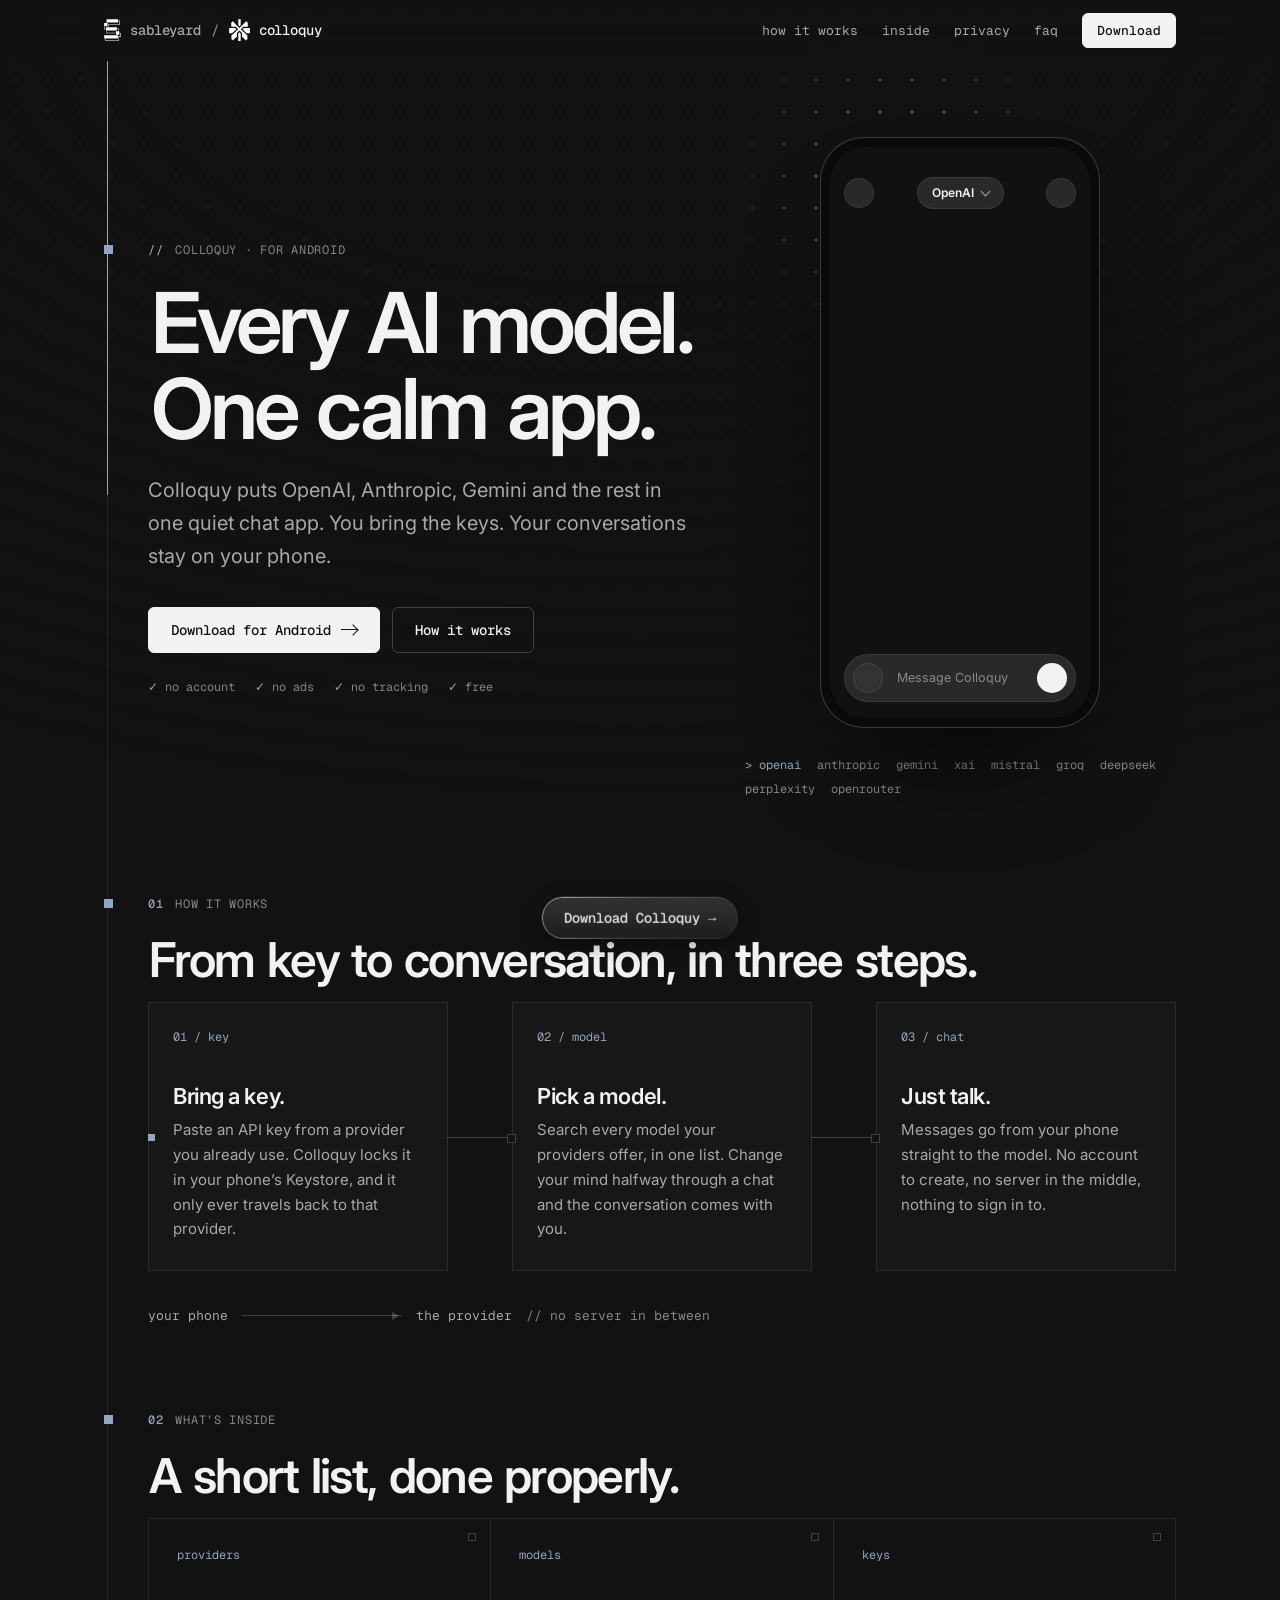
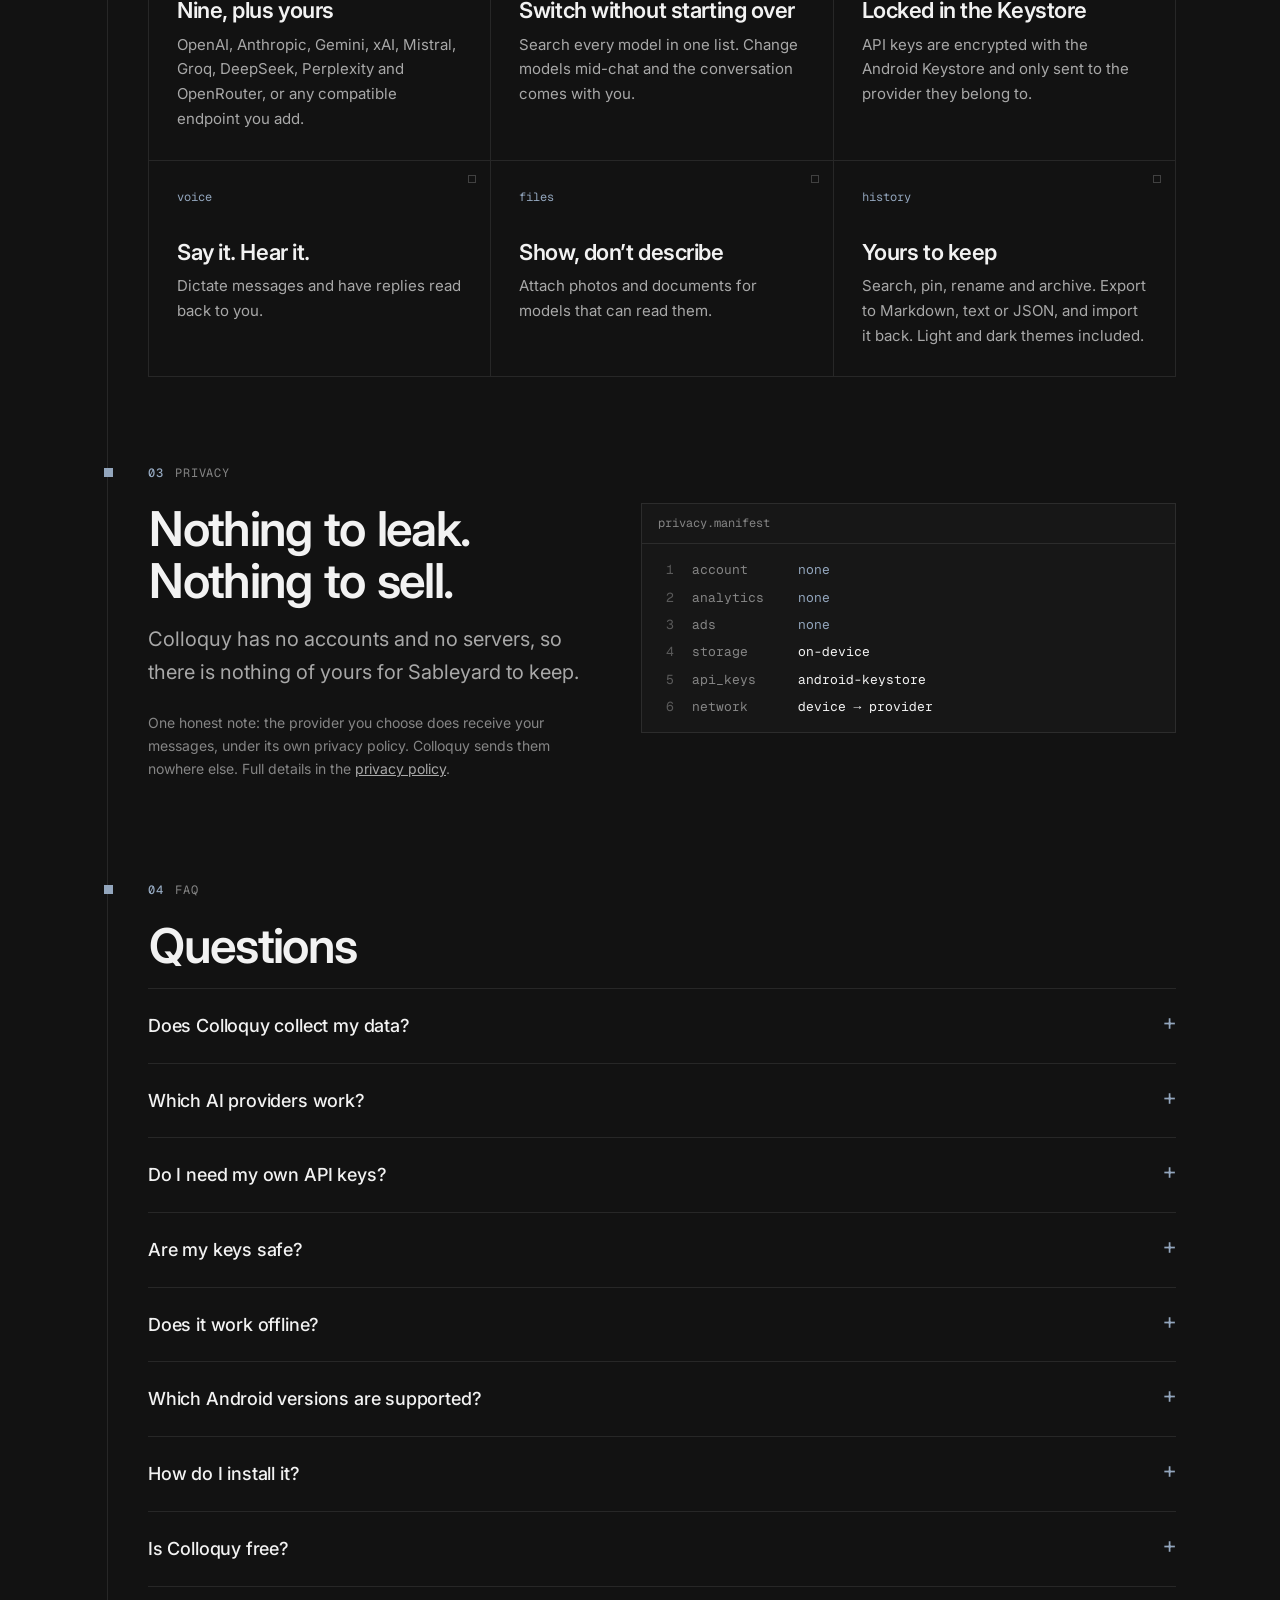
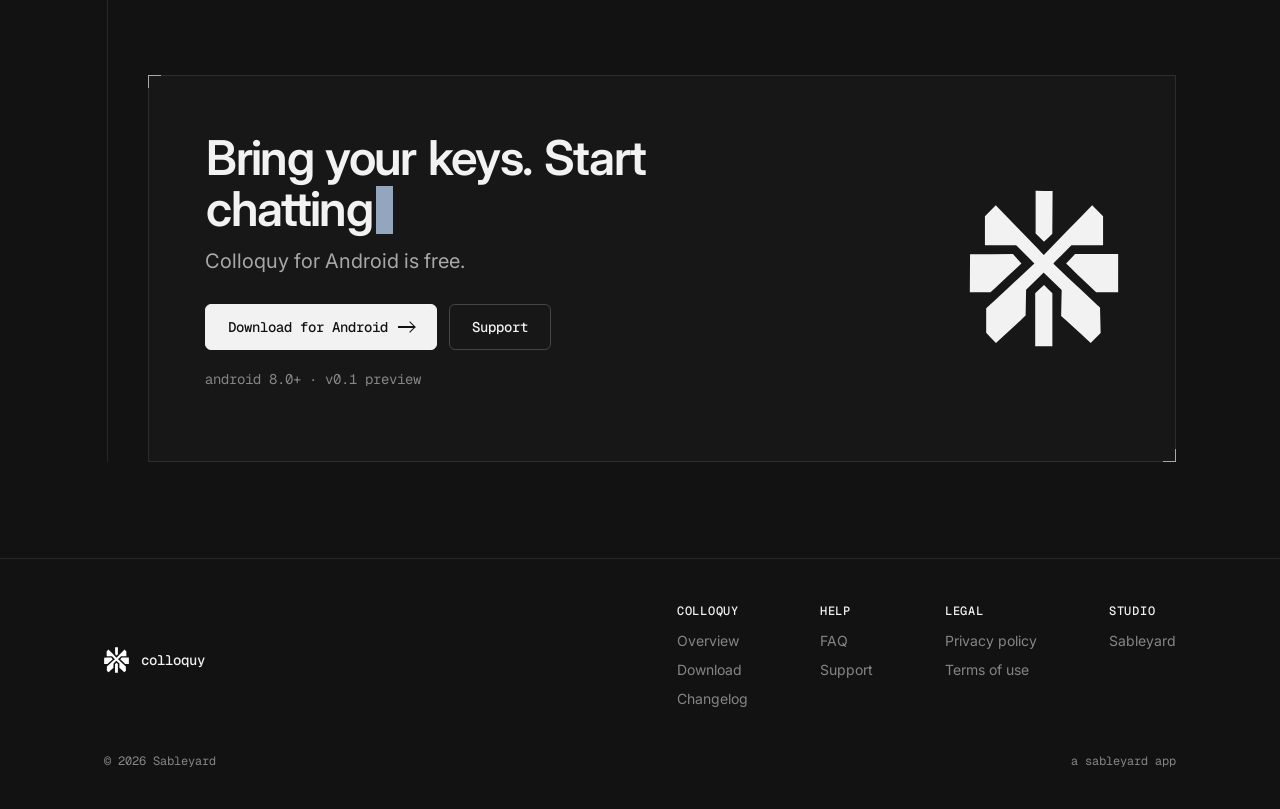
==== commit ea3e7c67: "Add files via upload" ====
--- a/colloquy/index.html
+++ b/colloquy/index.html
@@ -1,88 +1,89 @@
 <!DOCTYPE html>
 <html lang="en">
 <head>
-<meta charset="utf-8"><meta name="viewport" content="width=device-width, initial-scale=1"><meta name="color-scheme" content="dark light"><meta name="theme-color" content="#16130A"><script>document.documentElement.className="js"</script>
-<title>Colloquy - Every AI model. One calm app. | Sableyard</title>
+<meta charset="utf-8"><meta name="viewport" content="width=device-width, initial-scale=1"><meta name="color-scheme" content="dark"><meta name="theme-color" content="#121212"><script>document.documentElement.className="js"</script>
+<title>Colloquy | Every AI model. One calm app.</title>
 <meta name="description" content="Colloquy is a private AI chat app for Android. Use OpenAI, Anthropic, Gemini and more with your own API keys. No account, no ads, no tracking.">
 <link rel="canonical" href="https://sableyard.online/colloquy/">
-<meta property="og:type" content="website"><meta property="og:title" content="Colloquy - Every AI model. One calm app."><meta property="og:description" content="Bring your own API keys. Your conversations stay on your phone."><meta property="og:url" content="https://sableyard.online/colloquy/"><meta property="og:image" content="https://sableyard.online/assets/og.png"><meta name="twitter:card" content="summary_large_image">
-<link rel="icon" href="../assets/favicon.svg" type="image/svg+xml">
-<link rel="preload" href="../assets/inter.woff2" as="font" type="font/woff2" crossorigin>
+<meta property="og:type" content="website"><meta property="og:site_name" content="Sableyard"><meta property="og:title" content="Colloquy | Every AI model. One calm app."><meta property="og:description" content="Colloquy is a private AI chat app for Android. Use OpenAI, Anthropic, Gemini and more with your own API keys. No account, no ads, no tracking."><meta property="og:url" content="https://sableyard.online/colloquy/"><meta property="og:image" content="https://sableyard.online/assets/og-colloquy.png"><meta name="twitter:card" content="summary_large_image">
+<link rel="icon" href="../assets/c-favicon.svg" type="image/svg+xml"><link rel="icon" href="../assets/c-favicon.ico" sizes="48x48"><link rel="apple-touch-icon" href="../assets/c-apple-touch-icon.png"><link rel="manifest" href="../assets/site.webmanifest">
+<link rel="preload" href="../assets/inter.woff2" as="font" type="font/woff2" crossorigin><link rel="preload" href="../assets/geist-mono-400.woff2" as="font" type="font/woff2" crossorigin>
 <link rel="stylesheet" href="../assets/style.css">
 <script type="application/ld+json">{"@context":"https://schema.org","@type":"SoftwareApplication","name":"Colloquy","applicationCategory":"CommunicationApplication","operatingSystem":"Android 8.0+","description":"A private AI chat app for Android that works with your own API keys.","offers":{"@type":"Offer","price":"0","priceCurrency":"USD"},"publisher":{"@type":"Organization","name":"Sableyard","url":"https://sableyard.online/"}}</script>
 </head>
 <body>
 <a class="skip" href="#main">Skip to content</a>
-<div class="ann"><span><b>Preview</b> &middot; The first Colloquy build is almost ready.</span><a href="download/">Get notified on the download page</a><button type="button" aria-label="Dismiss">&times;</button></div>
-<header class="site"><div class="wrap bar"><div class="id"><a class="brand" href="./">Colloquy</a><a class="by" href="../">by Sableyard</a></div><div class="end"><nav id="nav"><a href="#how">How it works</a><a href="#features">Features</a><a href="#privacy">Privacy</a><a href="#faq">FAQ</a></nav><a class="btn sm" href="download/">Download</a><button class="menu" type="button" aria-label="Menu" aria-expanded="false" aria-controls="nav"><i></i><i></i></button></div></div></header>
-<main id="main" class="wrap">
+<header class="site"><div class="wrap bar"><div class="path"><a href="../" aria-label="Sableyard"><img src="../assets/s-mark.svg" alt="" height="22"><span class="dim">sableyard</span></a><span class="sep">/</span><a href="./"><img src="../assets/c-mark.svg" alt="" height="22"><span>colloquy</span></a></div><div class="end"><nav id="nav"><a href="#how">how it works</a><a href="#inside">inside</a><a href="#privacy">privacy</a><a href="#faq">faq</a></nav><a class="btn sm" href="download/">Download</a><button class="menu" type="button" aria-label="Menu" aria-expanded="false" aria-controls="nav"><i></i><i></i></button></div></div></header>
+<div class="wrap">
+<main id="main" class="rail">
+<div class="hero">
+  <div>
+    <p class="mark reveal"><b>//</b> colloquy &middot; for android</p>
+    <h1 class="reveal">Every AI model. One calm app.</h1>
+    <p class="lead reveal" style="--d:.1s">Colloquy puts OpenAI, Anthropic, Gemini and the rest in one quiet chat app. You bring the keys. Your conversations stay on your phone.</p>
+    <div class="row reveal" style="--d:.16s"><a class="btn" href="download/">Download for Android <span class="arw">&rarr;</span></a><a class="btn ghost" href="#how">How it works</a></div>
+    <ul class="facts reveal" style="--d:.2s"><li>no account</li><li>no ads</li><li>no tracking</li><li>free</li></ul>
+  </div>
+  <div class="hero-demo reveal" style="--d:.1s;display:flex;flex-direction:column;align-items:center">
+    <!-- PLACEHOLDER: live HTML phone; replaceable by real screenshots -->
+    <div class="phone" aria-hidden="true"><div class="screen">
+      <div class="top"><span class="circ"></span><span class="pill" id="pill"><span id="model">Anthropic</span></span><span class="circ"></span></div>
+      <div class="msgs" id="msgs"><p class="u">Explain compound interest in two sentences.</p><p class="a"><small>OpenAI</small><span>It is interest that earns interest: each period&rsquo;s earnings join the balance, so the next period earns on a bigger base. Over time that snowballs.</span></p><p class="u">Shorter.</p><p class="a"><small>Anthropic</small><span>Interest that earns interest.</span></p></div>
+      <div class="comp"><span class="circ"></span><span>Message Colloquy</span><i class="circ send"></i></div>
+      <div class="sheet-m" id="sheet"><b>Model</b><div data-r="OpenAI">OpenAI</div><div data-r="Anthropic">Anthropic</div><div data-r="Gemini">Gemini</div><div data-r="Groq">Groq</div></div>
+    </div></div>
+    <div class="toks" role="group" aria-label="Try a provider"><button class="tok" type="button" data-model="OpenAI" aria-pressed="false">openai</button><button class="tok" type="button" data-model="Anthropic" aria-pressed="true">anthropic</button><button class="tok" type="button" data-model="Gemini" aria-pressed="false">gemini</button><button class="tok" type="button" data-model="xAI" aria-pressed="false">xai</button><button class="tok" type="button" data-model="Mistral" aria-pressed="false">mistral</button><button class="tok" type="button" data-model="Groq" aria-pressed="false">groq</button><button class="tok" type="button" data-model="DeepSeek" aria-pressed="false">deepseek</button><button class="tok" type="button" data-model="Perplexity" aria-pressed="false">perplexity</button><button class="tok" type="button" data-model="OpenRouter" aria-pressed="false">openrouter</button></div>
+  </div>
+</div>
 
-  <div class="hero">
-    <p class="chip glass reveal">For people who talk to more than one AI</p>
-    <h1 class="reveal">Every AI model. One <span class="s">calm</span> app.</h1>
-    <p class="lead reveal" style="--d:.12s">Colloquy puts OpenAI, Anthropic, Gemini and the rest in one quiet chat app. You bring the keys. Your conversations stay on your phone.</p>
-    <div class="row reveal" style="--d:.18s"><a class="btn" href="download/">Download for Android</a><a class="btn ghost" href="#how">See how it works</a></div>
-    <ul class="trust reveal" style="--d:.22s"><li>No account</li><li>No ads</li><li>No tracking</li><li>Free</li></ul>
+<section id="how">
+  <p class="mark"><b>01</b> how it works</p>
+  <h2 class="reveal">From key to conversation, in three steps.</h2>
+  <div class="pipe reveal"><i class="flow"></i>
+    <div class="pn" style="--k:0"><span class="n">01 / key</span><h3>Bring a key.</h3><p>Paste an API key from a provider you already use. Colloquy locks it in your phone&rsquo;s Keystore, and it only ever travels back to that provider.</p></div>
+    <div class="pn" style="--k:1"><span class="n">02 / model</span><h3>Pick a model.</h3><p>Search every model your providers offer, in one list. Change your mind halfway through a chat and the conversation comes with you.</p></div>
+    <div class="pn" style="--k:2"><span class="n">03 / chat</span><h3>Just talk.</h3><p>Messages go from your phone straight to the model. No account to create, no server in the middle, nothing to sign in to.</p></div>
+  </div>
+  <div class="route reveal"><span>your phone</span><i></i><span>the provider</span><em>// no server in between</em></div>
+</section>
 
-    <!-- PLACEHOLDER: this live HTML phone stands in for real screenshots. -->
-    <div class="stage reveal" style="--d:.28s">
-      <div class="phone" aria-hidden="true"><div class="screen" id="demo">
-        <div class="top"><span class="circ"></span><span class="pill" id="pill"><span id="model">Anthropic</span></span><span class="circ"></span></div>
-        <div class="msgs" id="msgs"><p class="u">Explain compound interest in two sentences.</p><p class="a"><small>OpenAI</small><span>It is interest that earns interest: each period&rsquo;s earnings join the balance, so the next period earns on a bigger base. Over time that snowballs.</span></p><p class="u">Shorter.</p><p class="a"><small>Anthropic</small><span>Interest that earns interest.</span></p></div>
-        <div class="comp"><span class="circ"></span><span>Message Colloquy</span><i class="circ send"></i></div>
-        <div class="sheet" id="sheet"><b>Model</b><div data-r="OpenAI">OpenAI</div><div data-r="Anthropic">Anthropic</div><div data-r="Gemini">Gemini</div><div data-r="Groq">Groq</div></div>
-      </div></div>
+<section id="inside">
+  <p class="mark"><b>02</b> what&rsquo;s inside</p>
+  <h2 class="reveal">A short list, done properly.</h2>
+  <div class="sheet reveal">
+    <div><span class="n">providers</span><h3>Nine, plus yours</h3><p>OpenAI, Anthropic, Gemini, xAI, Mistral, Groq, DeepSeek, Perplexity and OpenRouter, or any compatible endpoint you add.</p></div>
+    <div><span class="n">models</span><h3>Switch without starting over</h3><p>Search every model in one list. Change models mid-chat and the conversation comes with you.</p></div>
+    <div><span class="n">keys</span><h3>Locked in the Keystore</h3><p>API keys are encrypted with the Android Keystore and only sent to the provider they belong to.</p></div>
+    <div><span class="n">voice</span><h3>Say it. Hear it.</h3><p>Dictate messages and have replies read back to you.</p></div>
+    <div><span class="n">files</span><h3>Show, don&rsquo;t describe</h3><p>Attach photos and documents for models that can read them.</p></div>
+    <div><span class="n">history</span><h3>Yours to keep</h3><p>Search, pin, rename and archive. Export to Markdown, text or JSON, and import it back. Light and dark themes included.</p></div>
+  </div>
+</section>
+
+<section id="privacy">
+  <p class="mark"><b>03</b> privacy</p>
+  <div class="two">
+    <div>
+      <h2 class="reveal">Nothing to leak. Nothing to sell.</h2>
+      <p class="lead reveal" style="--d:.06s">Colloquy has no accounts and no servers, so there is nothing of yours for Sableyard to keep.</p>
+      <p class="note reveal">One honest note: the provider you choose does receive your messages, under its own privacy policy. Colloquy sends them nowhere else. Full details in the <a href="privacy/">privacy policy</a>.</p>
     </div>
-    <div class="chips reveal" role="group" aria-label="Try a provider"><button type="button" data-model="OpenAI" aria-pressed="false">OpenAI</button><button type="button" data-model="Anthropic" aria-pressed="true">Anthropic</button><button type="button" data-model="Gemini" aria-pressed="false">Gemini</button><button type="button" data-model="xAI" aria-pressed="false">xAI</button><button type="button" data-model="Mistral" aria-pressed="false">Mistral</button><button type="button" data-model="Groq" aria-pressed="false">Groq</button><button type="button" data-model="DeepSeek" aria-pressed="false">DeepSeek</button><button type="button" data-model="Perplexity" aria-pressed="false">Perplexity</button><button type="button" data-model="OpenRouter" aria-pressed="false">OpenRouter</button></div>
-    <p class="meta" style="margin-top:14px">Tap a provider to try it.</p>
-    <div class="marq" aria-label="Works with"><div><span>OpenAI</span><span>Anthropic</span><span>Gemini</span><span>xAI</span><span>Mistral</span><span>Groq</span><span>DeepSeek</span><span>Perplexity</span><span>OpenRouter</span><span>and your own endpoint</span><span>OpenAI</span><span>Anthropic</span><span>Gemini</span><span>xAI</span><span>Mistral</span><span>Groq</span><span>DeepSeek</span><span>Perplexity</span><span>OpenRouter</span><span>and your own endpoint</span></div></div>
+    <div class="code reveal" style="--d:.1s"><div class="ct">privacy.manifest</div>
+      <div class="ln"><span class="k">account</span><span class="v z">none</span></div>
+      <div class="ln"><span class="k">analytics</span><span class="v z">none</span></div>
+      <div class="ln"><span class="k">ads</span><span class="v z">none</span></div>
+      <div class="ln"><span class="k">storage</span><span class="v">on-device</span></div>
+      <div class="ln"><span class="k">api_keys</span><span class="v">android-keystore</span></div>
+      <div class="ln"><span class="k">network</span><span class="v">device &rarr; provider</span></div>
+    </div>
   </div>
+</section>
 
-  <section id="how">
-    <h2 class="reveal">From key to conversation, <span class="s">in three steps.</span></h2>
-    <div class="how" data-step="1">
-      <div>
-        <div class="step on" data-n="1"><span class="n">Step 1</span><h3>Bring a key.</h3><p>Paste an API key from a provider you already use. Colloquy locks it in your phone&rsquo;s Keystore, and it only ever travels back to that provider.</p></div>
-        <div class="step" data-n="2"><span class="n">Step 2</span><h3>Pick a model.</h3><p>Search every model your providers offer, in one list. Change your mind halfway through a chat and the conversation comes with you.</p></div>
-        <div class="step" data-n="3"><span class="n">Step 3</span><h3>Just talk.</h3><p>Your messages go from your phone straight to the model. No account to create, no server in the middle, nothing to sign in to.</p></div>
-      </div>
-      <div class="how-phone"><div class="phone sm" aria-hidden="true"><div class="screen">
-        <div class="scr s1"><h6>Google Gemini</h6><div class="fld">&bull;&bull;&bull;&bull;&bull;&bull;&bull;&bull;&bull;&bull;&bull;&bull;&bull;&bull;</div><div class="btnw">Save key</div><div class="r2">Google Gemini <span class="ok">&bull; Connected</span></div><div class="r2">OpenAI <small>Not set</small></div><div class="r2">Anthropic <small>Not set</small></div></div>
-        <div class="scr s2"><h6>Model</h6><div class="srch">Search models</div><div class="r2">GPT OSS 120B <span class="ok">&#10003;</span></div><div class="r2">Llama 3.3 70B Versatile</div><div class="r2">Qwen3.8 27B</div><div class="r2">Allam 2 7B</div></div>
-        <div class="scr s3"><div class="msgs"><p class="u" style="align-self:flex-end;background:#1f1f1f;border-radius:16px;padding:8px 12px;max-width:85%">Explain compound interest in two sentences.</p><p class="a" style="margin-top:10px;color:#e6e6e6"><small style="display:block;color:#8a8a8a;margin-bottom:4px">GPT OSS 120B</small>Interest that earns interest.</p></div><div class="comp"><span class="circ"></span><span>Message Colloquy</span><i class="circ send"></i></div></div>
-      </div></div></div>
-    </div>
-  </section>
-
-  <section id="features">
-    <h2 class="reveal">Less between you and <span class="s">the model.</span></h2>
-    <div class="bento">
-      <div class="card b2 reveal"><h3>All of them, in one place</h3><p style="color:var(--text2);margin:0">OpenAI, Anthropic, Gemini, xAI, Mistral, Groq, DeepSeek, Perplexity, OpenRouter, or any compatible endpoint you add yourself.</p><div class="v"><span>OpenAI</span><span>Anthropic</span><span>Gemini</span><span>xAI</span><span>Mistral</span><span>Groq</span><span>DeepSeek</span><span>+ yours</span></div></div>
-      <div class="card reveal" style="--d:.06s"><h3>Nothing in the middle</h3><p style="color:var(--text2);margin:0">There is no Sableyard server. Your phone talks to the provider, and that is the whole path.</p><div class="v"><span>Your phone</span><i class="arr"></i><span>Provider</span><span class="x">Sableyard</span></div></div>
-      <div class="card reveal"><h3>Switch without starting over</h3><p style="color:var(--text2);margin:0">Ask the same thing to a different model. Your conversation comes with you.</p><div class="v"><span>OpenAI</span><i class="arr"></i><span>Anthropic</span></div></div>
-      <div class="card reveal" style="--d:.06s"><h3>Say it. Hear it.</h3><p style="color:var(--text2);margin:0">Dictate your messages and have replies read back to you.</p><div class="v wave"><i></i><i></i><i></i><i></i><i></i><i></i><i></i><i></i><i></i></div></div>
-      <div class="card reveal" style="--d:.12s"><h3>Show, don&rsquo;t describe</h3><p style="color:var(--text2);margin:0">Attach photos and files for models that can read them.</p><div class="v"><span>Photo</span><span>PDF</span><span>Text</span></div></div>
-      <div class="card b2 reveal"><h3>Your history, your rules</h3><p style="color:var(--text2);margin:0">Search, pin, rename and archive. Export to Markdown, text or JSON, and import it back whenever you like. Light and dark themes included.</p><div class="v"><span>Pinned</span><span>Search</span><span>Archive</span><span>Export</span><span>Import</span></div></div>
-    </div>
-    <div class="stats"><div><b data-count="9">9</b><span>providers supported</span></div><div><b data-count="0">0</b><span>accounts to create</span></div><div><b data-count="0">0</b><span>ads</span></div><div><b data-count="0">0</b><span>trackers</span></div></div>
-  </section>
-
-  <section id="privacy">
-    <h2 class="reveal">Privacy you can <span class="s">check.</span></h2>
-    <p class="lead reveal" style="margin:0 0 8px;max-width:60ch">Colloquy has no accounts and no servers, so there is nothing of yours for Sableyard to keep, sell or lose.</p>
-    <div class="two">
-      <div class="card no reveal"><h3>What Colloquy never does</h3><ul><li>Create an account for you</li><li>Show ads</li><li>Run analytics or trackers</li><li>Upload your chats to Sableyard</li></ul></div>
-      <div class="card ok reveal" style="--d:.06s"><h3>What it does</h3><ul><li>Keeps your chats on your phone</li><li>Encrypts API keys with the Android Keystore</li><li>Sends messages only to the provider you choose</li><li>Lets you delete all local data from Settings</li></ul></div>
-    </div>
-    <p class="meta reveal">One honest note: the provider you pick does receive your messages, under its own privacy policy. Colloquy sends them nowhere else. Read the full <a href="privacy/">privacy policy</a>.</p>
-  </section>
-
-  <section>
-    <div class="card cost reveal"><h2>Free. <span class="s">Bring your keys.</span></h2><p>Colloquy costs nothing. You pay your AI provider directly for what you use, and some of them offer free tiers.</p><a class="btn" href="download/">Download for Android</a></div>
-  </section>
-
-  <section id="faq">
-    <h2 class="reveal">Questions</h2>
+<section id="faq">
+  <p class="mark"><b>04</b> faq</p>
+  <h2 class="reveal">Questions</h2>
+  
+    
     <details class="reveal"><summary>Does Colloquy collect my data?</summary><p>No. There is no account, no analytics and no ads. Your conversations stay on your phone.</p></details>
     <details class="reveal"><summary>Which AI providers work?</summary><p>OpenAI, Anthropic, Google Gemini, xAI, Mistral, Groq, DeepSeek, Perplexity and OpenRouter, plus custom compatible endpoints.</p></details>
     <details class="reveal"><summary>Do I need my own API keys?</summary><p>Yes. You add a key from each provider you want to use and pay that provider directly for what you use. Some providers offer free tiers; check theirs.</p></details>
@@ -91,18 +92,24 @@
     <details class="reveal"><summary>Which Android versions are supported?</summary><p>Android 8.0 or newer.</p></details>
     <details class="reveal"><summary>How do I install it?</summary><p>Download the APK, allow installs from your browser when Android asks, and open the file. Android may show a warning because Colloquy is a new app outside the Play Store.</p></details>
     <details class="reveal"><summary>Is Colloquy free?</summary><p>Yes, Colloquy is free to use today. You only pay your AI providers for what you use. If that ever changes, it will be announced here.</p></details>
-  </section>
+  
+</section>
 
-  <section id="download" class="cta">
-    <h2 class="reveal">Bring your keys. Start <span class="s">chatting.</span></h2>
-    <p class="lead reveal" style="--d:.06s">Colloquy for Android is free.</p>
-    <div class="row reveal" style="--d:.1s"><a class="btn" href="download/">Download for Android</a></div>
-    <p class="meta reveal">Android 8.0 or newer</p>
-  </section>
+<section id="download">
+  <div class="band reveal">
+    <div>
+      <h2>Bring your keys. Start chatting<span class="caret"></span></h2>
+      <p class="lead">Colloquy for Android is free.</p>
+      <div class="row"><a class="btn" href="download/">Download for Android <span class="arw">&rarr;</span></a><a class="btn ghost" href="support/">Support</a></div>
+      <p class="meta m" style="margin-top:18px">android 8.0+ &middot; v0.1 preview</p>
+    </div>
+    <svg class="cmark" viewBox="77 65 358 375" fill="currentColor" fill-rule="evenodd" role="img" aria-label="Colloquy"><path d="M255.5 438.0L235.0 438.0L235.0 374.7L235.0 311.3L245.6 301.5L256.2 291.7L266.1 301.6L276.0 311.5L276.0 374.7L276.0 438.0L255.5 438.0ZM142.9 428.8L141.3 430.0L129.6 418.0L118.0 406.0L118.0 376.7L118.0 347.3L142.2 324.9L166.5 302.5L199.8 271.6L233.1 240.7L212.3 219.6L191.5 198.5L190.5 197.8L189.5 197.0L152.2 197.0L115.0 197.0L115.0 162.2L115.0 127.5L128.0 114.5L141.0 101.5L144.3 105.0L147.7 108.5L194.6 156.9L241.5 205.3L248.5 212.7L255.5 220.2L281.5 193.3L307.4 166.5L339.2 134.0L371.0 101.6L384.0 114.5L397.0 127.5L397.0 162.2L397.0 197.0L359.2 197.0L321.5 197.0L300.2 218.3L279.0 239.5L279.1 240.5L279.2 241.5L295.4 256.9L311.5 272.4L342.5 301.5L373.5 330.6L381.6 338.1L389.7 345.5L390.5 375.9L391.2 406.3L379.3 418.2L367.4 430.1L344.5 408.9L321.5 387.7L309.2 376.6L296.9 365.5L297.5 334.7L298.2 303.9L277.2 283.4L256.1 262.9L255.5 262.8L254.8 262.8L234.1 282.8L213.3 302.8L212.7 333.8L212.1 364.8L206.3 370.2L200.5 375.7L172.5 401.6L144.5 427.5L142.9 428.8ZM103.6 309.0L79.0 309.0L79.2 263.8L79.5 218.5L130.6 218.2L181.8 218.0L191.9 229.2L202.1 240.5L198.3 243.9L194.5 247.4L166.1 273.9L137.6 300.5L132.9 304.8L128.2 309.0L103.6 309.0ZM406.8 309.0L380.5 309.0L356.5 286.3L332.5 263.6L320.7 252.0L308.8 240.4L319.5 229.2L330.2 218.0L381.6 218.0L433.0 218.0L433.0 263.5L433.0 309.0L406.8 309.0ZM256.0 187.9L255.5 187.9L245.8 178.4L236.0 168.9L236.0 117.9L236.0 67.0L256.2 67.2L276.5 67.5L276.2 118.5L275.8 169.5L266.2 178.7L256.5 187.9L256.0 187.9Z"/></svg>
+  </div>
+</section>
 </main>
-
-<footer class="site"><div class="wrap"><div class="cols"><div><h4>Colloquy</h4><a href="./">Overview</a><a href="download/">Download</a><a href="changelog/">Changelog</a></div><div><h4>Help</h4><a href="#faq">FAQ</a><a href="support/">Support</a></div><div><h4>Legal</h4><a href="privacy/">Privacy policy</a><a href="terms/">Terms of use</a></div></div><span>&copy; 2026 Sableyard &middot; Colloquy is a <a href="../" style="display:inline;text-decoration:underline">Sableyard</a> app</span></div></footer>
+</div>
+<footer class="site"><div class="wrap"><div class="cols"><a class="brand" href="./"><img src="../assets/c-mark.svg" alt="" height="26"><span>colloquy</span></a><div><h4>Colloquy</h4><a href="./">Overview</a><a href="download/">Download</a><a href="changelog/">Changelog</a></div><div><h4>Help</h4><a href="#faq">FAQ</a><a href="support/">Support</a></div><div><h4>Legal</h4><a href="privacy/">Privacy policy</a><a href="terms/">Terms of use</a></div><div><h4>Studio</h4><a href="../">Sableyard</a></div></div><div class="fine"><span>&copy; 2026 Sableyard</span><span>a sableyard app</span></div></div></footer>
 <a class="float glass" href="download/">Download Colloquy &rarr;</a>
 <script src="../assets/site.js" defer></script>
 </body>
-</html>
+</html>
--- a/assets/style.css
+++ b/assets/style.css
@@ -1,217 +1,144 @@
 @view-transition{navigation:auto}
 @font-face{font-family:Inter;src:url(inter.woff2) format("woff2");font-weight:100 900;font-display:swap}
-:root{--bg:#16130A;--raised:#262219;--control:#2E2B22;--line:rgba(244,239,227,.10);--text:#F4EFE3;--text2:#BDB6A4;--text3:#8F8878;--sand:#CDAE72;--btn:#F4EFE3;--btn-fg:#16130A;--ease:cubic-bezier(.2,0,0,1);color-scheme:dark}
-@media (prefers-color-scheme:light){:root{--bg:#F6F2E8;--raised:#EDE8DA;--control:#E3DDCB;--line:rgba(28,24,16,.12);--text:#1C1810;--text2:#4B4535;--text3:#655E4F;--sand:#7E5F27;--btn:#1C1810;--btn-fg:#F6F2E8;color-scheme:light}}
-@font-face{font-family:"Instrument Serif";src:url(instrument-serif-italic.woff2) format("woff2");font-style:italic;font-weight:400;font-display:swap}
-*{box-sizing:border-box}
-html{scroll-behavior:smooth;-webkit-text-size-adjust:100%}
-body{margin:0;background:var(--bg);color:var(--text);font:400 16px/1.65 Inter,system-ui,-apple-system,"Segoe UI",Roboto,sans-serif;-webkit-font-smoothing:antialiased}
-a{color:inherit}
-:focus-visible{outline:2px solid var(--sand);outline-offset:3px;border-radius:6px}
-.wrap{max-width:1080px;margin:0 auto;padding:0 24px}
-.skip{position:absolute;left:-999px}.skip:focus{left:16px;top:12px;background:var(--btn);color:var(--btn-fg);padding:8px 14px;border-radius:999px;z-index:20}
-header.site{position:sticky;top:0;z-index:10;background:rgba(22,19,10,.72);background:color-mix(in srgb,var(--bg) 72%,transparent);-webkit-backdrop-filter:saturate(1.4) blur(16px);backdrop-filter:saturate(1.4) blur(16px);border-bottom:1px solid transparent;transition:border-color .3s}
+@font-face{font-family:"Geist Mono";src:url(geist-mono-400.woff2) format("woff2");font-weight:400;font-display:swap}
+@font-face{font-family:"Geist Mono";src:url(geist-mono-500.woff2) format("woff2");font-weight:500;font-display:swap}
+:root{--bg:#121212;--bg2:#171717;--bg3:#1f1f1f;--line:rgba(255,255,255,.09);--line2:rgba(255,255,255,.2);--fg:#f2f2f2;--fg2:#a8a8a8;--fg3:#858585;--acc:#93a6bd;--text:var(--fg);--text2:var(--fg2);--text3:var(--fg3);--sand:var(--acc);--raised:var(--bg2);--control:var(--bg3);--ease:cubic-bezier(.2,0,0,1);--mono:"Geist Mono",ui-monospace,SFMono-Regular,Menlo,Consolas,monospace;color-scheme:dark}
+*{box-sizing:border-box}html{scroll-behavior:smooth;-webkit-text-size-adjust:100%;scroll-padding-top:84px}
+body{margin:0;background:var(--bg);color:var(--fg);font:400 16px/1.65 Inter,system-ui,-apple-system,"Segoe UI",Roboto,sans-serif;-webkit-font-smoothing:antialiased;overflow-x:hidden}
+a{color:inherit}:focus-visible{outline:2px solid var(--acc);outline-offset:3px}
+img,svg{display:block;max-width:100%}
+.wrap{max-width:1120px;margin:0 auto;padding:0 24px}
+.skip{position:absolute;left:-999px}.skip:focus{left:16px;top:12px;background:var(--fg);color:var(--bg);padding:8px 14px;z-index:30}
+/* ambient: dot grid, lit near the pointer */
+.amb{position:fixed;inset:0;z-index:-1;pointer-events:none}
+.amb i{position:absolute;inset:0;background-image:radial-gradient(circle,rgba(255,255,255,.07) 1px,transparent 1.5px);background-size:32px 32px}
+.amb i+i{background-image:radial-gradient(circle,rgba(147,166,189,.85) 1.3px,transparent 1.8px);-webkit-mask:radial-gradient(230px circle at var(--cx,70%) var(--cy,18%),#000,transparent 72%);mask:radial-gradient(230px circle at var(--cx,70%) var(--cy,18%),#000,transparent 72%)}
+.amb::after{content:"";position:absolute;inset:0;background:radial-gradient(120% 90% at 50% 0,transparent 35%,var(--bg) 100%)}
+/* header */
+header.site{position:sticky;top:0;z-index:20;background:rgba(18,18,18,.72);-webkit-backdrop-filter:saturate(1.3) blur(16px);backdrop-filter:saturate(1.3) blur(16px);border-bottom:1px solid transparent;transition:border-color .3s;view-transition-name:hdr}
 header.site.scrolled{border-color:var(--line)}
-header .bar{display:flex;align-items:center;justify-content:space-between;height:64px}
-.brand{font-weight:650;letter-spacing:-.01em;text-decoration:none;font-size:18px}
-nav{display:flex;align-items:center;gap:22px}
-nav a:not(.btn){color:var(--text2);text-decoration:none;font-size:15px;transition:color .2s}
-nav a:not(.btn):hover{color:var(--text)}
-.btn{display:inline-flex;align-items:center;gap:8px;padding:13px 26px;border-radius:999px;background:var(--btn);color:var(--btn-fg);text-decoration:none;font-weight:600;font-size:15px;transition:transform .25s var(--ease),opacity .2s;border:1px solid transparent}
-.btn:hover{transform:translateY(-1px)}.btn:active{transform:scale(.97)}
-.btn.sm{padding:8px 18px;font-size:14px}
-.btn.ghost{background:transparent;color:var(--text);border-color:var(--line)}
-.btn.ghost:hover{border-color:var(--sand);color:var(--sand)}
-.btn[aria-disabled=true]{opacity:.5;pointer-events:none}
-.hero{text-align:center;padding:88px 0 24px;background:radial-gradient(60% 55% at 50% 0,rgba(205,174,114,.10),transparent 72%)}
-.eyebrow{color:var(--sand);font-size:14px;font-weight:600;letter-spacing:.08em;text-transform:uppercase;margin:0 0 18px}
-h1{font-size:clamp(40px,8vw,76px);line-height:1.05;letter-spacing:-.035em;font-weight:650;margin:0 auto 20px;max-width:14ch}
-.lead{font-size:clamp(17px,2.2vw,20px);color:var(--text2);max-width:560px;margin:0 auto}
-.row{display:flex;flex-wrap:wrap;justify-content:center;gap:12px;margin:32px 0 8px}
-.meta{color:var(--text3);font-size:14px}
-.stage{display:flex;justify-content:center;padding:48px 0 8px}
-.phone{width:min(290px,76vw);aspect-ratio:9/19;border-radius:46px;border:1px solid var(--line);background:#0b0a06;padding:9px;box-shadow:0 50px 120px -50px #000,0 0 0 1px rgba(255,255,255,.02) inset;transition:transform .25s var(--ease);will-change:transform}
-.screen{height:100%;border-radius:37px;background:#111;color:#f2f2f2;padding:16px 14px;display:flex;flex-direction:column;gap:14px;overflow:hidden;font-size:12.5px;line-height:1.5}
-.screen .top{display:flex;align-items:center;justify-content:space-between;padding-top:14px}
-.circ{width:30px;height:30px;border-radius:50%;background:#292929;border:1px solid rgba(255,255,255,.08);flex:none}
-.pill{display:inline-flex;align-items:center;gap:6px;background:#292929;border:1px solid rgba(255,255,255,.08);border-radius:999px;padding:6px 14px;font-weight:600;font-size:12px}
-.msgs{flex:1;display:flex;flex-direction:column;gap:14px;padding-top:18px}
-.u{align-self:flex-end;background:#1f1f1f;border-radius:16px;padding:8px 12px;margin:0;max-width:80%}
-.a{margin:0;color:#e6e6e6;min-height:3.2em}.a small{display:block;color:#8a8a8a;font-size:11px;margin-bottom:4px}
-.comp{display:flex;align-items:center;gap:10px;background:#292929;border:1px solid rgba(255,255,255,.08);border-radius:26px;padding:8px;color:#8a8a8a}
-.comp span{flex:1;padding-left:4px}.comp .circ{background:#333}.comp .send{background:#f2f2f2;border:0}
-.chips{display:flex;flex-wrap:wrap;justify-content:center;gap:8px;margin:28px auto 0;max-width:640px}
-.chips button{font:inherit;font-size:14px;color:var(--text2);background:var(--control);border:1px solid var(--line);border-radius:999px;padding:7px 16px;cursor:pointer;transition:all .2s var(--ease)}
-.chips button:hover{color:var(--text)}.chips button:active{transform:scale(.95)}
-.chips button[aria-pressed=true]{color:var(--sand);border-color:var(--sand)}
-section{padding:40px 0}
-h2{font-size:clamp(28px,4.5vw,44px);line-height:1.12;letter-spacing:-.025em;font-weight:650;margin:0 0 12px}
-h3{margin:0;font-size:clamp(22px,3vw,30px);line-height:1.2;letter-spacing:-.02em;font-weight:620}
-.feature{display:grid;grid-template-columns:1fr 1.5fr;gap:24px 48px;padding:48px 0;border-top:1px solid var(--line)}
-.feature .n{display:block;color:var(--sand);font-size:13px;font-weight:600;letter-spacing:.08em;margin-bottom:10px}
-.feature p{margin:0 0 12px;color:var(--text2);font-size:17px}
-.feature p:last-child{margin:0}
-.apps{display:grid;gap:14px;grid-template-columns:repeat(auto-fit,minmax(260px,1fr));margin-top:32px}
-.card{display:block;background:var(--raised);border:1px solid var(--line);border-radius:22px;padding:22px 24px;text-decoration:none;transition:transform .3s var(--ease),border-color .3s}
-a.card:hover{transform:translateY(-3px);border-color:var(--sand)}
-.card h3{font-size:22px;margin-bottom:6px}.card p{margin:0;color:var(--text2);font-size:15px}
+header .bar{display:flex;align-items:center;justify-content:space-between;height:60px}
+.path{display:flex;align-items:center;gap:10px;font:500 14px var(--mono);letter-spacing:-.01em}
+.path a{display:flex;align-items:center;gap:9px;text-decoration:none}.path img{height:22px;width:auto}.path .sep{color:var(--fg3)}.path .dim{color:var(--fg2)}
+.end{display:flex;align-items:center;gap:24px}nav{display:flex;align-items:center;gap:24px}
+nav a:not(.btn){color:var(--fg2);text-decoration:none;font:400 13px var(--mono);transition:color .2s}nav a:not(.btn):hover,nav a[aria-current=page]{color:var(--fg)}
+.prog{position:absolute;left:0;bottom:-1px;height:1px;width:100%;background:var(--fg);transform-origin:0 50%;transform:scaleX(0);pointer-events:none}
+.menu{display:none;width:40px;height:40px;border:1px solid var(--line);background:transparent;position:relative;cursor:pointer;padding:0}
+.menu i{position:absolute;left:11px;right:11px;height:1.5px;background:var(--fg);transition:transform .3s var(--ease)}.menu i:nth-child(1){top:15px}.menu i:nth-child(2){top:23px}
+.menu[aria-expanded=true] i:nth-child(1){transform:translateY(4px) rotate(45deg)}.menu[aria-expanded=true] i:nth-child(2){transform:translateY(-4px) rotate(-45deg)}
+/* buttons */
+.btn{display:inline-flex;align-items:center;gap:10px;padding:13px 22px;background:var(--fg);color:var(--bg);text-decoration:none;font:500 14px var(--mono);border:1px solid var(--fg);border-radius:6px;transition:translate .35s var(--ease),transform .25s var(--ease),background .2s,color .2s,border-color .2s;cursor:pointer}
+.btn:hover{background:#fff}.btn:active{transform:scale(.97)}.btn.sm{padding:8px 14px;font-size:13px}
+.btn.ghost{background:transparent;color:var(--fg);border-color:var(--line2)}.btn.ghost:hover{border-color:var(--fg)}.btn[aria-disabled=true]{opacity:.45;pointer-events:none}
+.btn .arw{position:relative;display:inline-block;width:16px;height:1.5px;background:currentColor;font-size:0;transition:translate .3s var(--ease)}.btn .arw::after{content:"";position:absolute;right:0;top:50%;width:7px;height:7px;border-top:1.5px solid currentColor;border-right:1.5px solid currentColor;transform:translateY(-50%) rotate(45deg)}.btn:hover .arw{translate:4px 0}
+.glass{position:relative;background:linear-gradient(180deg,rgba(255,255,255,.14),rgba(255,255,255,.05));-webkit-backdrop-filter:blur(20px) saturate(1.2);backdrop-filter:blur(20px) saturate(1.2);box-shadow:0 6px 20px rgba(0,0,0,.35)}
+.glass::before{content:"";position:absolute;inset:0;border-radius:inherit;padding:1.2px;background:linear-gradient(135deg,rgba(255,255,255,.7),rgba(255,255,255,.2) 50%,rgba(255,255,255,.08));-webkit-mask:linear-gradient(#000 0 0) content-box,linear-gradient(#000 0 0);-webkit-mask-composite:xor;mask:linear-gradient(#000 0 0) content-box,linear-gradient(#000 0 0);mask-composite:exclude;pointer-events:none}
+.float{position:fixed;left:50%;bottom:20px;translate:-50% 140%;z-index:9;padding:12px 22px;border-radius:999px;text-decoration:none;font:500 14px var(--mono);transition:translate .5s var(--ease);white-space:nowrap}.float.show{translate:-50% 0}
+/* type */
+h1{font-size:clamp(40px,7.4vw,84px);line-height:1.02;letter-spacing:-.045em;font-weight:600;margin:0 0 22px}
+h2{font-size:clamp(28px,4.4vw,48px);line-height:1.08;letter-spacing:-.035em;font-weight:600;margin:0 0 16px}
+h3{margin:0;font-size:clamp(18px,2.2vw,22px);line-height:1.25;letter-spacing:-.02em;font-weight:600}
+.lead{font-size:clamp(17px,2vw,20px);color:var(--fg2);max-width:54ch;margin:0}
+.meta{color:var(--fg3);font-size:14px}.m{font-family:var(--mono)}
+/* rail: a line that connects every section, echoing the S mark's connectors */
+main.rail{position:relative;padding-left:44px}
+main.rail::before{content:"";position:absolute;left:3px;top:0;bottom:0;width:1px;background:linear-gradient(var(--fg2),var(--fg2)) 0 0/1px calc(var(--rp,0)*100%) no-repeat,var(--line)}
+.mark{position:relative;display:flex;gap:12px;font:400 12px var(--mono);letter-spacing:.06em;text-transform:uppercase;color:var(--fg3);margin:0 0 22px}.mark b{color:var(--acc);font-weight:500}
+.mark::before{content:"";position:absolute;left:-44px;top:3px;width:7px;height:7px;background:var(--bg);border:1px solid var(--fg3);transition:background .6s var(--ease),border-color .6s}
+.in>.mark::before,.mark.in::before{background:var(--acc);border-color:var(--acc)}
+section{padding:88px 0 0}
+/* hero */
+.hero{padding:76px 0 8px;display:grid;grid-template-columns:1.12fr .88fr;gap:48px;align-items:center}
+.hero .row{display:flex;flex-wrap:wrap;gap:12px;margin:34px 0 0}
+.tag{display:inline-flex;align-items:center;gap:10px;font:400 12px var(--mono);color:var(--fg2);border:1px solid var(--line);padding:6px 12px;margin:0 0 26px;text-decoration:none}
+.tag::before{content:"";width:6px;height:6px;background:var(--acc);animation:pulse 2.4s ease-in-out infinite}@keyframes pulse{50%{opacity:.25}}
+.facts{display:flex;flex-wrap:wrap;gap:6px 20px;margin:26px 0 0;font:400 12px var(--mono);color:var(--fg3);padding:0;list-style:none}.facts li::before{content:"\2713";margin-right:7px;color:var(--acc)}
+/* the S mark, assembling */
+.hero-art{position:relative;display:grid;place-items:center;aspect-ratio:1/1.05;max-width:440px;width:100%;justify-self:end}
+.hero-art::before,.hero-art::after{content:"";position:absolute;width:18px;height:18px;border:1px solid var(--line2)}.hero-art::before{left:0;top:0;border-right:0;border-bottom:0}.hero-art::after{right:0;bottom:0;border-left:0;border-top:0}
+.smark{width:56%;height:auto;color:var(--fg);overflow:visible}
+.smark .b{transform-box:fill-box;transform-origin:0 50%;transform:scaleX(0);transition:transform 1s var(--ease) calc(var(--i)*110ms)}
+.smark .q{transform-box:fill-box;transform-origin:50% 50%;transform:scale(0);opacity:0;transition:transform .7s var(--ease) calc(var(--i)*110ms + .25s),opacity .5s calc(var(--i)*110ms + .25s)}
+.smark .l{clip-path:inset(0 100% 0 0);transition:clip-path .9s var(--ease) calc(var(--i)*110ms + .5s)}
+.in .smark .b{transform:none}.in .smark .q{transform:none;opacity:1}.in .smark .l{clip-path:inset(0)}
+.cmark{width:min(150px,32vw);height:auto;color:var(--fg)}
+/* terminal-style table (studio) */
+.tbl{border-top:1px solid var(--line);font:400 14px var(--mono)}
+.tbl>*{display:grid;grid-template-columns:1.2fr 1fr .8fr 1fr 40px;gap:12px;align-items:center;padding:20px 12px;border-bottom:1px solid var(--line);text-decoration:none}
+.tbl .h{color:var(--fg3);font-size:12px;letter-spacing:.06em;text-transform:uppercase;padding:12px}
+.tbl a{transition:background .3s var(--ease)}.tbl a:hover{background:var(--bg2)}.tbl .nm{font:600 22px Inter,sans-serif;letter-spacing:-.02em;display:flex;align-items:center;gap:12px}.tbl .nm img{height:26px;width:auto}
+.tbl .st{color:var(--acc)}.tbl .ar{font-family:Inter,sans-serif;text-align:right;transition:translate .3s var(--ease)}.tbl a:hover .ar{translate:5px 0}.tbl .fut{color:var(--fg3)}
+.cm{margin-top:22px;font:400 13px var(--mono);color:var(--fg3)}
+.caret{display:inline-block;width:.55ch;height:1em;background:var(--acc);margin-left:3px;vertical-align:-.15em;animation:blink 1.1s steps(1) infinite}@keyframes blink{50%{opacity:0}}
+/* rules + contact */
+.rules{display:grid;grid-template-columns:repeat(3,1fr);border-top:1px solid var(--line);border-left:1px solid var(--line);margin-top:8px}
+.rules>div,.sheet>div{padding:28px;border-right:1px solid var(--line);border-bottom:1px solid var(--line);transition:background .35s var(--ease);position:relative}
+.rules>div:hover,.sheet>div:hover{background:var(--bg2)}.rules .n,.sheet .n{font:400 12px var(--mono);color:var(--acc);margin-bottom:34px;display:block}.rules p,.sheet p{margin:8px 0 0;color:var(--fg2);font-size:15px}
+.mail{display:flex;flex-wrap:wrap;align-items:center;gap:16px;font:500 clamp(18px,3.2vw,30px) var(--mono);letter-spacing:-.03em}.mail a{text-decoration:none;border-bottom:1px solid var(--line2);transition:border-color .3s}.mail a:hover{border-color:var(--fg)}
+.copy{font:400 12px var(--mono);color:var(--fg2);background:transparent;border:1px solid var(--line);padding:5px 12px;cursor:pointer;transition:all .25s}.copy:hover{border-color:var(--fg);color:var(--fg)}
+/* phone (hero of Colloquy) */
+.phone{width:min(280px,72vw);aspect-ratio:9/19;border-radius:44px;border:1px solid var(--line2);background:#0a0a0a;padding:9px;box-shadow:0 60px 120px -60px #000;justify-self:center;transition:transform .25s var(--ease);will-change:transform;position:relative}
+.screen{position:relative;height:100%;border-radius:36px;background:#111;color:#f2f2f2;padding:16px 14px;display:flex;flex-direction:column;gap:14px;overflow:hidden;font-size:12.5px;line-height:1.5}
+.top{display:flex;align-items:center;justify-content:space-between;padding-top:14px}.circ{width:30px;height:30px;border-radius:50%;background:#292929;border:1px solid rgba(255,255,255,.08);flex:none}
+.pill{display:inline-flex;align-items:center;gap:6px;background:#292929;border:1px solid rgba(255,255,255,.08);border-radius:999px;padding:6px 14px;font-weight:600;font-size:12px;transition:box-shadow .3s}.pill.hl{box-shadow:0 0 0 2px var(--acc)}.pill::after{content:"";width:6px;height:6px;border-right:1.5px solid #aaa;border-bottom:1.5px solid #aaa;rotate:45deg;margin:-3px 0 0 2px}
+.msgs{flex:1;display:flex;flex-direction:column;gap:14px;padding-top:18px}.msgs p{margin:0}.msgs p.in{animation:pop .45s var(--ease)}@keyframes pop{from{opacity:0;transform:translateY(8px)}}
+.u{align-self:flex-end;background:#1f1f1f;border-radius:16px;padding:8px 12px;max-width:82%}.a{color:#e6e6e6;min-height:3.2em}.a small{display:block;color:#8a8a8a;font-size:11px;margin-bottom:4px}
+.comp{display:flex;align-items:center;gap:10px;background:#292929;border:1px solid rgba(255,255,255,.08);border-radius:26px;padding:8px;color:#8a8a8a}.comp>span:not(.circ){flex:1;padding-left:4px}.comp .circ{background:#333}.comp .send{background:#f2f2f2;border:0}
+.sheet-m{position:absolute;left:8px;right:8px;bottom:8px;background:#1f1f1f;border:1px solid rgba(255,255,255,.1);border-radius:22px;padding:12px 10px;transform:translateY(112%);transition:transform .5s var(--ease);z-index:3}.sheet-m.show{transform:none}
+.sheet-m b{display:block;text-align:center;font-size:12px;margin-bottom:6px}.sheet-m div{display:flex;justify-content:space-between;padding:9px 8px;border-radius:12px;color:#d6d6d6;font-size:12px}.sheet-m .sel{background:#2c2c2c;color:#fff}.sheet-m .sel::after{content:"\2713"}
+.toks{display:flex;flex-wrap:wrap;gap:2px 16px;margin:26px 0 0;max-width:520px}
+.tok{background:none;border:0;color:var(--fg3);font:400 12px var(--mono);padding:3px 0;cursor:pointer;transition:color .25s}.tok:hover{color:var(--fg)}.tok[aria-pressed=true]{color:var(--acc)}.tok[aria-pressed=true]::before{content:"> "}
+/* pipeline */
+.pipe{display:grid;grid-template-columns:repeat(3,1fr);gap:64px;position:relative;margin-top:8px}
+.pn{position:relative;border:1px solid var(--line);background:var(--bg2);padding:26px 24px 28px;animation:lit 9s infinite;animation-delay:calc(var(--k)*3s)}
+.pn .n{font:400 12px var(--mono);color:var(--acc);display:block;margin-bottom:38px}.pn p{margin:8px 0 0;color:var(--fg2);font-size:15px}
+.pn:not(:last-child)::after{content:"";position:absolute;left:100%;top:50%;width:64px;height:1px;background:var(--line2)}
+.pn:not(:last-child)::before{content:"";position:absolute;left:calc(100% + 60px);top:calc(50% - 3px);width:7px;height:7px;background:var(--bg);border:1px solid var(--line2);z-index:1}
+@keyframes lit{0%,28%{border-color:var(--acc);background:var(--bg3)}34%,100%{border-color:var(--line);background:var(--bg2)}}
+.flow{position:absolute;left:0;top:calc(50% - 3px);width:7px;height:7px;background:var(--acc);animation:flowx 9s linear infinite;pointer-events:none;z-index:2}
+@keyframes flowx{0%{left:0;opacity:0}4%{opacity:1}94%{opacity:1}100%{left:calc(100% - 7px);opacity:0}}
+.route{display:flex;align-items:center;gap:14px;margin:36px 0 0;font:400 13px var(--mono);color:var(--fg2)}.route i{flex:0 1 160px;height:1px;background:var(--line2);position:relative}.route i::after{content:"";position:absolute;right:-1px;top:-3px;border:4px solid transparent;border-left:7px solid var(--line2)}.route em{font-style:normal;color:var(--fg3)}
+/* datasheet */
+.sheet{display:grid;grid-template-columns:repeat(3,1fr);border-top:1px solid var(--line);border-left:1px solid var(--line)}
+.sheet>div::after{content:"";position:absolute;right:14px;top:14px;width:6px;height:6px;border:1px solid var(--line2);transition:all .35s var(--ease)}.sheet>div:hover::after{background:var(--acc);border-color:var(--acc)}
+/* privacy */
+.two{display:grid;grid-template-columns:.9fr 1.1fr;gap:56px;align-items:start}
+.code{background:var(--bg2);border:1px solid var(--line);font:400 13px/2.1 var(--mono);counter-reset:l;margin:0;overflow:hidden}
+.code .ct{display:flex;gap:7px;padding:10px 16px;border-bottom:1px solid var(--line);color:var(--fg3);font-size:12px;line-height:1.6}
+.code .ln{counter-increment:l;display:flex;gap:18px;padding:0 20px;white-space:nowrap}.code .ln::before{content:counter(l);color:var(--fg3);width:1.4ch;text-align:right;opacity:.6}.code .ln:last-child{padding-bottom:12px}.code .ln:nth-child(2){padding-top:12px}
+.code .k{color:var(--fg3);min-width:11ch}.code .v{color:var(--fg)}.code .v.z{color:var(--acc)}
+.note{color:var(--fg3);font-size:14px;max-width:62ch;margin-top:22px}.note a{color:var(--fg2)}
+/* faq */
 details{border-top:1px solid var(--line)}details:last-of-type{border-bottom:1px solid var(--line)}
-summary{list-style:none;cursor:pointer;display:flex;justify-content:space-between;gap:16px;padding:20px 0;font-size:18px;font-weight:550}
-summary::-webkit-details-marker{display:none}
-summary::after{content:"+";color:var(--sand);font-size:24px;line-height:1;transition:transform .3s var(--ease)}
-details[open] summary::after{transform:rotate(45deg)}
-details p{margin:0 0 20px;color:var(--text2);max-width:62ch}
-.cta{text-align:center;padding:96px 0 40px}
-.cta h2{max-width:16ch;margin:0 auto 12px}
-footer.site{margin-top:72px;border-top:1px solid var(--line);padding:40px 0 48px;color:var(--text3);font-size:14px}
-footer .cols{display:flex;flex-wrap:wrap;gap:32px 64px;margin-bottom:32px}
-footer h4{margin:0 0 10px;color:var(--text);font-size:14px;font-weight:600}
-footer a{display:block;color:var(--text3);text-decoration:none;margin:6px 0}footer a:hover{color:var(--text)}
-.policy h1{font-size:clamp(30px,5vw,44px);max-width:none;margin:56px 0 12px;text-align:left}
-.policy h2{font-size:20px;margin:32px 0 8px;letter-spacing:-.01em}
-.policy p,.policy li{color:var(--text2);max-width:70ch}.policy .meta{color:var(--text3)}
-.summary{background:var(--raised);border:1px solid var(--line);border-radius:18px;padding:16px 20px;margin:24px 0}
-.js .reveal{opacity:0;transform:translateY(18px);transition:opacity .8s var(--ease),transform .8s var(--ease);transition-delay:var(--d,0s)}
-.js .reveal.in{opacity:1;transform:none}
-@media (max-width:720px){.feature{grid-template-columns:1fr}.hero{padding-top:56px}.menu{display:block}nav#nav{display:none;position:absolute;top:100%;left:0;right:0;flex-direction:column;align-items:stretch;gap:0;background:var(--bg);border-bottom:1px solid var(--line);padding:8px 24px 20px}nav#nav.open{display:flex}nav#nav a{padding:14px 0;font-size:17px;border-bottom:1px solid var(--line)}.by{display:none}}
-@media (prefers-reduced-motion:reduce){*{transition:none!important;animation:none!important;scroll-behavior:auto!important}.js .reveal{opacity:1;transform:none}}
-
-header.site{view-transition-name:site-header}
-.prog{position:absolute;left:0;bottom:-1px;height:2px;width:100%;background:var(--sand);transform-origin:0 50%;transform:scaleX(0);pointer-events:none}
-.card{position:relative;overflow:hidden}
-.card::before{content:"";position:absolute;inset:0;background:radial-gradient(260px circle at var(--mx,50%) var(--my,0%),rgba(205,174,114,.12),transparent 70%);opacity:0;transition:opacity .35s;pointer-events:none}
-.card:hover::before{opacity:1}
-.js h1.reveal{filter:blur(10px);transition:opacity .9s var(--ease),transform .9s var(--ease),filter .9s var(--ease)}
-.js h1.reveal.in{filter:none}
-.dl{display:grid;grid-template-columns:1.6fr 1fr;gap:16px;margin-top:40px}
-.panel{padding:28px}
-.kv{margin:0 0 24px}.kv div{display:flex;justify-content:space-between;gap:16px;padding:12px 0;border-bottom:1px solid var(--line)}
-.kv dt{color:var(--text3)}.kv dd{margin:0;text-align:right;color:var(--text)}
-.mono{font-family:ui-monospace,SFMono-Regular,Menlo,Consolas,monospace;font-size:12px;word-break:break-all}
-.qr{display:flex;flex-direction:column;align-items:center;justify-content:center;text-align:center;gap:14px;padding:28px}
-.qr img{width:168px;height:168px;border-radius:14px}.qr p{margin:0;color:var(--text2);font-size:14px;max-width:22ch}
-.steps{list-style:none;margin:24px 0 0;padding:0;counter-reset:s;display:grid;gap:12px}
-.steps li{counter-increment:s;background:var(--raised);border:1px solid var(--line);border-radius:20px;padding:18px 22px 18px 64px;position:relative;color:var(--text2)}
-.steps li::before{content:counter(s);position:absolute;left:20px;top:16px;width:30px;height:30px;border-radius:50%;border:1px solid var(--sand);color:var(--sand);display:grid;place-items:center;font-weight:600;font-size:14px}
-.steps b{color:var(--text);font-weight:600}
-pre{background:var(--raised);border:1px solid var(--line);border-radius:16px;padding:16px 18px;overflow:auto;font:13px/1.6 ui-monospace,SFMono-Regular,Menlo,Consolas,monospace;color:var(--text2)}
-.plain li{margin:8px 0;color:var(--text2)}
-.tl{border-left:1px solid var(--line);margin:32px 0 0 6px;padding-left:28px}
-.tl article{position:relative;padding-bottom:36px}
-.tl article::before{content:"";position:absolute;left:-34px;top:8px;width:11px;height:11px;border-radius:50%;background:var(--sand)}
-.tl h3{font-size:22px}.tl ul{margin:12px 0 0;padding-left:20px;color:var(--text2)}.tl li{margin:6px 0}
-.tl time{color:var(--text3);font-size:14px}
-.page h1{max-width:none;text-align:left;margin:56px 0 12px;font-size:clamp(34px,6vw,56px)}
-@media (max-width:720px){.dl{grid-template-columns:1fr}}
-@media (prefers-reduced-motion:reduce){@view-transition{navigation:none}.js h1.reveal{filter:none}}
-
-.end{display:flex;align-items:center;gap:22px}
-.id{display:flex;align-items:baseline;gap:10px}
-.by{color:var(--text3);font-size:13px;text-decoration:none}.by:hover{color:var(--text)}
-nav a[aria-current=page]{color:var(--text)!important}
-.menu{display:none;width:40px;height:40px;border-radius:50%;border:1px solid var(--line);background:transparent;position:relative;cursor:pointer;padding:0}
-.menu i{position:absolute;left:12px;right:12px;height:1.5px;background:var(--text);transition:transform .3s var(--ease)}
-.menu i:nth-child(1){top:16px}.menu i:nth-child(2){top:23px}
-.menu[aria-expanded=true] i:nth-child(1){transform:translateY(3.5px) rotate(45deg)}
-.menu[aria-expanded=true] i:nth-child(2){transform:translateY(-3.5px) rotate(-45deg)}
-.crumbs{display:flex;flex-wrap:wrap;gap:8px;color:var(--text3);font-size:14px;margin-top:36px}
-.crumbs a{color:var(--text3);text-decoration:none}.crumbs a:hover{color:var(--text)}
-.crumbs span+span::before,.crumbs a+span::before{content:"/";margin-right:8px;color:var(--line)}
-.crumbs+h1,.crumbs+.eyebrow{margin-top:14px}
-.feat{display:grid;grid-template-columns:1.3fr 1fr;gap:28px;align-items:center;padding:36px}
-.feat h3{font-size:clamp(28px,4vw,40px);margin-bottom:8px}
-.feat p{margin:0 0 20px;color:var(--text2)}
-.tags{display:flex;gap:8px;flex-wrap:wrap;margin:0 0 14px}
-.tags span{font-size:12px;color:var(--text2);border:1px solid var(--line);border-radius:999px;padding:3px 12px}
-.mini{width:min(190px,48vw);aspect-ratio:9/19;border-radius:30px;border:1px solid var(--line);background:#0b0a06;padding:6px;justify-self:center;box-shadow:0 30px 80px -40px #000}
-.mini div{height:100%;border-radius:25px;background:#111;display:flex;flex-direction:column;justify-content:flex-end;padding:10px}
-.mini span{height:26px;border-radius:14px;background:#292929;border:1px solid rgba(255,255,255,.08)}
-.principles{display:grid;gap:14px;grid-template-columns:repeat(auto-fit,minmax(230px,1fr));margin-top:24px}
-.about p.big{font-size:clamp(20px,2.6vw,26px);line-height:1.5;color:var(--text2);max-width:34em;margin:0}
-@media (max-width:720px){.feat{grid-template-columns:1fr;padding:26px}}
-
-.s{font-family:"Instrument Serif",Georgia,serif;font-style:italic;font-weight:400;color:var(--sand);letter-spacing:-.01em}
-h1 .s{font-size:1.1em;line-height:.9}h2 .s{font-size:1.08em}
-.ann{position:relative;display:flex;justify-content:center;gap:10px;padding:10px 44px 10px 16px;font-size:14px;color:var(--text2);background:var(--raised);border-bottom:1px solid var(--line);text-align:center}
-.ann a{color:var(--text);text-underline-offset:3px}.ann b{color:var(--sand);font-weight:600}
-.ann button{position:absolute;right:6px;top:50%;translate:0 -50%;background:none;border:0;color:var(--text3);font-size:22px;line-height:1;padding:6px 12px;cursor:pointer}
-.glass{position:relative;background:linear-gradient(180deg,rgba(255,255,255,.14),rgba(255,255,255,.05));-webkit-backdrop-filter:blur(20px) saturate(1.2);backdrop-filter:blur(20px) saturate(1.2);box-shadow:0 6px 20px rgba(0,0,0,.28)}
-.glass::before{content:"";position:absolute;inset:0;border-radius:inherit;padding:1.2px;background:linear-gradient(135deg,rgba(255,255,255,.7),rgba(255,255,255,.2) 50%,rgba(255,255,255,.08));-webkit-mask:linear-gradient(#000 0 0) content-box,linear-gradient(#000 0 0);-webkit-mask-composite:xor;mask:linear-gradient(#000 0 0) content-box,linear-gradient(#000 0 0);mask-composite:exclude;pointer-events:none}
-@media (prefers-color-scheme:light){.glass{background:linear-gradient(180deg,rgba(255,255,255,.75),rgba(255,255,255,.45));box-shadow:0 6px 20px rgba(0,0,0,.12)}.glass::before{background:linear-gradient(135deg,rgba(255,255,255,1),rgba(255,255,255,.4) 50%,rgba(0,0,0,.1))}}
-.chip{display:inline-block;padding:7px 16px;border-radius:999px;font-size:13px;color:var(--text2);margin:0 0 22px}
-.trust{display:flex;flex-wrap:wrap;justify-content:center;gap:8px 22px;list-style:none;margin:6px 0 0;padding:0;color:var(--text2);font-size:14px}
-.trust li::before{content:"\2713";color:var(--sand);margin-right:7px;font-weight:700}
-.screen{position:relative}
-.msgs p{margin:0}.msgs p.in{animation:pop .45s var(--ease)}
-@keyframes pop{from{opacity:0;transform:translateY(8px)}}
-.pill{transition:box-shadow .3s}.pill.hl{box-shadow:0 0 0 2px var(--sand)}
-.pill::after{content:"";width:6px;height:6px;border-right:1.5px solid #aaa;border-bottom:1.5px solid #aaa;rotate:45deg;margin:-3px 0 0 2px}
-.sheet{position:absolute;left:8px;right:8px;bottom:8px;background:#1f1f1f;border:1px solid rgba(255,255,255,.1);border-radius:22px;padding:12px 10px;transform:translateY(112%);transition:transform .5s var(--ease);z-index:3}
-.sheet.show{transform:none}.sheet b{display:block;text-align:center;font-size:12px;margin-bottom:6px}
-.sheet div{display:flex;justify-content:space-between;padding:9px 8px;border-radius:12px;color:#d6d6d6;font-size:12px}
-.sheet .sel{background:#2c2c2c;color:#fff}.sheet .sel::after{content:"\2713"}
-.how{display:grid;grid-template-columns:1fr 1fr;gap:56px;align-items:start;margin-top:8px}
-.how-phone{position:sticky;top:96px;order:2;display:flex;justify-content:center;padding:8px 0}
-.phone.sm{width:min(250px,60vw)}
-.step{min-height:68vh;display:flex;flex-direction:column;justify-content:center;opacity:.3;transition:opacity .5s var(--ease)}
-.step.on{opacity:1}.step .n{color:var(--sand);font-size:13px;font-weight:600;letter-spacing:.08em;text-transform:uppercase;margin-bottom:10px}
-.step p{color:var(--text2);font-size:18px;max-width:34ch;margin:10px 0 0}
-.scr{position:absolute;inset:0;padding:34px 14px 16px;display:flex;flex-direction:column;gap:10px;opacity:0;transform:translateY(10px);transition:opacity .5s var(--ease),transform .5s var(--ease);font-size:12px}
-[data-step="1"] .s1,[data-step="2"] .s2,[data-step="3"] .s3{opacity:1;transform:none}
-.scr h6{margin:0 0 4px;font-size:14px;text-align:center;font-weight:600}
-.r2{display:flex;justify-content:space-between;align-items:center;background:#1f1f1f;border-radius:14px;padding:11px 12px;color:#e6e6e6}.r2 small{color:#8a8a8a}.r2 .ok{color:#93A6BD}
-.fld{background:#1f1f1f;border:1px solid rgba(255,255,255,.12);border-radius:14px;padding:11px 12px;color:#bbb;letter-spacing:2px;overflow:hidden;white-space:nowrap}
-.btnw{background:#f2f2f2;color:#111;border-radius:999px;text-align:center;padding:10px;font-weight:600}
-.srch{background:#292929;border-radius:999px;padding:9px 12px;color:#8a8a8a}
-.bento{display:grid;grid-template-columns:repeat(3,1fr);gap:14px;margin-top:28px}.b2{grid-column:span 2}
-.bento .card{display:flex;flex-direction:column;gap:10px;min-height:210px}.bento h3{font-size:21px}
-.v{margin-top:auto;display:flex;flex-wrap:wrap;gap:6px;align-items:center;color:var(--text2);font-size:12px}
-.v span{border:1px solid var(--line);border-radius:999px;padding:4px 11px;background:var(--control)}
-.v .arr{flex:1;min-width:24px;height:1px;border-top:1px dashed var(--sand)}
-.v .x{border-style:dashed;color:var(--text3);text-decoration:line-through}
-.wave{gap:4px;height:34px}.wave i{width:4px;border-radius:3px;background:var(--sand);height:30%;animation:wv 1.1s ease-in-out infinite}
-.wave i:nth-child(2n){animation-delay:.18s}.wave i:nth-child(3n){animation-delay:.36s}.wave i:nth-child(4n){animation-delay:.1s}
-@keyframes wv{50%{height:100%}}
-.two{display:grid;grid-template-columns:1fr 1fr;gap:14px;margin-top:24px}
-.two ul{list-style:none;margin:12px 0 0;padding:0}.two li{padding:7px 0 7px 26px;position:relative;color:var(--text2)}
-.two .ok li::before{content:"\2713";color:var(--sand);position:absolute;left:0;font-weight:700}.two .no li::before{content:"\00D7";color:var(--text3);position:absolute;left:3px;font-size:20px;line-height:1.1}
-.cost{text-align:center;padding:44px 28px}.cost h2{margin-bottom:10px}.cost p{color:var(--text2);max-width:48ch;margin:0 auto 22px}
-.float{position:fixed;left:50%;bottom:20px;translate:-50% 140%;z-index:9;padding:12px 24px;border-radius:999px;text-decoration:none;font-weight:600;font-size:15px;transition:translate .5s var(--ease);white-space:nowrap}
-.float.show{translate:-50% 0}
-@media (max-width:860px){.how{grid-template-columns:1fr;gap:0}.how-phone{order:-1;top:60px;z-index:2;background:linear-gradient(var(--bg) 82%,transparent)}.phone.sm{width:min(210px,52vw)}.step{min-height:52vh}.bento,.two{grid-template-columns:1fr}.b2{grid-column:auto}}
-@media (prefers-reduced-motion:reduce){.wave i,.msgs p.in{animation:none}.float{transition:none}}
-/* ===== premium layer ===== */
-:root{--orb1:rgba(205,174,114,.20);--orb2:rgba(120,98,52,.24);--orb3:rgba(205,174,114,.10)}
-@media (prefers-color-scheme:light){:root{--orb1:rgba(205,174,114,.28);--orb2:rgba(126,95,39,.12);--orb3:rgba(205,174,114,.18)}}
-.amb{position:fixed;inset:0;z-index:-1;overflow:hidden;pointer-events:none}
-.amb i{position:absolute;border-radius:50%;will-change:transform;translate:calc(var(--dx,0)*1vmax) calc(var(--sy,0)*var(--k,-.06)*1px + var(--dy,0)*1vmax);transition:translate 1.4s var(--ease),opacity .9s}
-.amb i:nth-child(1){--k:-.08;width:70vmax;height:70vmax;left:-25vmax;top:-30vmax;background:radial-gradient(circle,var(--orb1),transparent 62%);animation:d1 40s ease-in-out infinite alternate}
-.amb i:nth-child(2){--k:-.04;width:60vmax;height:60vmax;right:-28vmax;top:26vh;background:radial-gradient(circle,var(--orb2),transparent 62%);animation:d2 52s ease-in-out infinite alternate}
-.amb i:nth-child(3){--k:-.12;width:46vmax;height:46vmax;left:22vw;bottom:-24vmax;background:radial-gradient(circle,var(--orb3),transparent 62%);animation:d3 46s ease-in-out infinite alternate}
-.amb.boost i{opacity:1}.amb:not(.boost) i{opacity:.85}
-@keyframes d1{to{transform:translate3d(10vmax,8vmax,0) scale(1.12)}}@keyframes d2{to{transform:translate3d(-12vmax,-6vmax,0) scale(.92)}}@keyframes d3{to{transform:translate3d(8vmax,-8vmax,0) scale(1.18)}}
-html[data-step="2"]{--dx:6;--dy:5}html[data-step="3"]{--dx:-6;--dy:-4}
-.cur{position:fixed;left:0;top:0;width:560px;height:560px;margin:-280px 0 0 -280px;border-radius:50%;background:radial-gradient(circle,rgba(205,174,114,.085),transparent 66%);pointer-events:none;z-index:-1;will-change:transform}
-body::after{content:"";position:fixed;inset:0;z-index:-1;pointer-events:none;opacity:.05;background-image:url("data:image/svg+xml;utf8,<svg xmlns='http://www.w3.org/2000/svg' width='160' height='160'><filter id='n'><feTurbulence type='fractalNoise' baseFrequency='.9' numOctaves='2' stitchTiles='stitch'/></filter><rect width='100%' height='100%' filter='url(%23n)'/></svg>")}
-.w{display:inline-block;overflow:hidden;vertical-align:top;padding:0 .03em .16em;margin-bottom:-.16em}
-.w>span{display:inline-block;transform:translateY(115%) rotate(4deg);transform-origin:0 100%;transition:transform 1s var(--ease) calc(var(--i,0)*55ms)}
-.split.in .w>span{transform:none}
-.js .split.reveal{opacity:1;transform:none;filter:none;transition:none}
-section{position:relative}
-section::before{content:"";position:absolute;left:0;right:0;top:0;height:1px;background:linear-gradient(90deg,transparent,var(--sand),transparent);opacity:.4;transform:scaleX(0);transition:transform 1.6s var(--ease)}
-section.in::before{transform:none}
-.btn{transition:translate .35s var(--ease),transform .25s var(--ease),opacity .2s}
-.marq{overflow:hidden;margin:40px -24px 0;-webkit-mask:linear-gradient(90deg,transparent,#000 12%,#000 88%,transparent);mask:linear-gradient(90deg,transparent,#000 12%,#000 88%,transparent)}
-.marq div{display:flex;gap:48px;width:max-content;animation:mq 46s linear infinite;font-family:"Instrument Serif",Georgia,serif;font-style:italic;font-size:clamp(26px,4vw,40px);color:var(--text3)}
-.marq:hover div{animation-play-state:paused}@keyframes mq{to{transform:translateX(-50%)}}
-.stats{display:grid;grid-template-columns:repeat(4,1fr);gap:14px;margin:64px 0 8px;text-align:center}
-.stats b{display:block;font-family:"Instrument Serif",Georgia,serif;font-style:italic;font-weight:400;font-size:clamp(52px,9vw,96px);line-height:1;color:var(--sand)}
-.stats span{color:var(--text2);font-size:14px}
-.dots{position:fixed;right:18px;top:50%;translate:0 -50%;display:flex;flex-direction:column;gap:14px;z-index:8}
-.dots a{position:relative;width:9px;height:9px;border-radius:50%;border:1px solid var(--text3);transition:all .35s var(--ease)}
-.dots a.on{background:var(--sand);border-color:var(--sand);scale:1.25}
-.dots a::after{content:attr(data-t);position:absolute;right:20px;top:50%;translate:6px -50%;font-size:13px;color:var(--text);white-space:nowrap;opacity:0;pointer-events:none;transition:all .3s var(--ease);background:var(--raised);border:1px solid var(--line);border-radius:999px;padding:3px 12px}
-.dots a:hover::after{opacity:1;translate:0 -50%}
-@media (max-width:1100px){.dots{display:none}}
-@media (max-width:720px){.stats{grid-template-columns:1fr 1fr;gap:28px 14px}}
-@media (prefers-reduced-motion:reduce){.amb i,.marq div{animation:none}.cur{display:none}.w>span{transform:none;transition:none}section::before{transform:none;transition:none}}
+summary{list-style:none;cursor:pointer;display:flex;justify-content:space-between;gap:16px;padding:22px 0;font-size:18px;font-weight:500;letter-spacing:-.01em}summary::-webkit-details-marker{display:none}
+summary::after{content:"+";color:var(--acc);font:400 22px var(--mono);line-height:1;transition:transform .3s var(--ease)}details[open] summary::after{transform:rotate(45deg)}details p{margin:0 0 22px;color:var(--fg2);max-width:62ch}
+/* cta band */
+.band{border:1px solid var(--line);background:var(--bg2);padding:56px;display:grid;grid-template-columns:1fr auto;align-items:center;gap:32px;position:relative}
+.band::before,.band::after{content:"";position:absolute;width:12px;height:12px;border:1px solid var(--fg2)}.band::before{left:-1px;top:-1px;border-right:0;border-bottom:0}.band::after{right:-1px;bottom:-1px;border-left:0;border-top:0}
+.band h2{margin:0 0 10px;max-width:16ch}.band .row{display:flex;flex-wrap:wrap;gap:12px;margin-top:26px}
+/* footer */
+footer.site{margin-top:96px;border-top:1px solid var(--line);padding:44px 0 40px;color:var(--fg3);font-size:14px}
+footer .cols{display:flex;flex-wrap:wrap;gap:36px 72px;margin-bottom:36px}footer .cols a.brand{display:flex;margin:0 auto 0 0;align-items:center;gap:12px;font:500 14px var(--mono);color:var(--fg);margin-right:auto;text-decoration:none}footer .brand img{height:26px;width:auto}
+footer h4{margin:0 0 10px;color:var(--fg);font:500 12px var(--mono);letter-spacing:.06em;text-transform:uppercase}footer .cols a:not(.brand){display:block;color:var(--fg3);text-decoration:none;margin:6px 0}footer .cols a:hover{color:var(--fg)}footer .fine{font:400 12px var(--mono);display:flex;justify-content:space-between;flex-wrap:wrap;gap:8px}
+/* inner pages */
+.page{padding-bottom:0}.page h1{font-size:clamp(34px,6vw,60px);margin:14px 0 14px}.page .lead{max-width:60ch}.page .eyebrow{font:400 12px var(--mono);letter-spacing:.06em;text-transform:uppercase;color:var(--acc);margin:14px 0 0}
+.crumbs{display:flex;flex-wrap:wrap;gap:8px;color:var(--fg3);font:400 12px var(--mono);margin-top:40px}.crumbs a{color:var(--fg3);text-decoration:none}.crumbs a:hover{color:var(--fg)}.crumbs span::before{content:"/";margin-right:8px;opacity:.5}
+.card{position:relative;background:var(--bg2);border:1px solid var(--line);padding:22px 24px;display:block;text-decoration:none;transition:border-color .3s}a.card:hover{border-color:var(--fg2)}.card p{color:var(--fg2);margin:6px 0 0;font-size:15px}
+.apps{display:grid;gap:14px;grid-template-columns:repeat(auto-fit,minmax(260px,1fr));margin-top:20px}
+.dl{display:grid;grid-template-columns:1.6fr 1fr;gap:16px;margin-top:40px}.panel{padding:28px}
+.kv{margin:0 0 24px}.kv div{display:flex;justify-content:space-between;gap:16px;padding:12px 0;border-bottom:1px solid var(--line)}.kv dt{color:var(--fg3);font:400 13px var(--mono)}.kv dd{margin:0;text-align:right}.mono{font:400 12px var(--mono);word-break:break-all}
+.qr{display:flex;flex-direction:column;align-items:center;justify-content:center;text-align:center;gap:14px;padding:28px}.qr img{width:168px;height:168px}.qr p{margin:0;font-size:14px;max-width:22ch}
+.steps{list-style:none;margin:24px 0 0;padding:0;counter-reset:s;display:grid;gap:12px}.steps li{counter-increment:s;background:var(--bg2);border:1px solid var(--line);padding:18px 22px 18px 64px;position:relative;color:var(--fg2)}
+.steps li::before{content:counter(s);position:absolute;left:20px;top:16px;width:28px;height:28px;border:1px solid var(--acc);color:var(--acc);display:grid;place-items:center;font:500 13px var(--mono)}.steps b{color:var(--fg);font-weight:600}
+pre{background:var(--bg2);border:1px solid var(--line);padding:16px 18px;overflow:auto;font:13px/1.7 var(--mono);color:var(--fg2)}.plain li{margin:8px 0;color:var(--fg2)}
+.tl{border-left:1px solid var(--line);margin:32px 0 0 6px;padding-left:28px}.tl article{position:relative;padding-bottom:36px}.tl article::before{content:"";position:absolute;left:-33px;top:9px;width:9px;height:9px;background:var(--acc)}
+.tl h3{font-size:22px}.tl ul{margin:12px 0 0;padding-left:20px;color:var(--fg2)}.tl li{margin:6px 0}.tl time{color:var(--fg3);font:13px var(--mono)}
+.policy h1{font-size:clamp(30px,5vw,48px);margin:14px 0 12px}.policy h2{font-size:20px;margin:36px 0 8px;letter-spacing:-.01em}.policy p,.policy li{color:var(--fg2);max-width:70ch}
+.summary{background:var(--bg2);border:1px solid var(--line);padding:16px 20px;margin:24px 0}
+/* motion */
+.w{display:inline-block;overflow:hidden;vertical-align:top;padding:0 .03em .14em;margin-bottom:-.14em}.w>span{display:inline-block;transform:translateY(112%);transition:transform 1s var(--ease) calc(var(--i,0)*50ms)}.split.in .w>span{transform:none}
+.js .reveal{opacity:0;transform:translateY(14px);transition:opacity .9s var(--ease),transform .9s var(--ease);transition-delay:var(--d,0s)}.js .reveal.in{opacity:1;transform:none}.js .split.reveal{opacity:1;transform:none;transition:none}
+/* responsive */
+@media (max-width:900px){.hero{grid-template-columns:1fr;gap:40px;padding-top:48px}.hero-art{justify-self:start;max-width:320px}.two,.dl{grid-template-columns:1fr}.sheet,.rules{grid-template-columns:1fr 1fr}.pipe{grid-template-columns:1fr;gap:56px}.pn:not(:last-child)::after{left:50%;top:100%;width:1px;height:56px}.pn:not(:last-child)::before{left:calc(50% - 3px);top:calc(100% + 52px)}.flow{display:none}.band{grid-template-columns:1fr;padding:36px 28px}.band .cmark{display:none}.tbl>*{grid-template-columns:1.4fr 1fr 1fr 24px}.tbl .pf{display:none}}
+@media (max-width:720px){main.rail{padding-left:30px}.mark::before{left:-30px}.menu{display:block}nav#nav{display:none;position:absolute;top:100%;left:0;right:0;flex-direction:column;align-items:stretch;gap:0;background:var(--bg);border-bottom:1px solid var(--line);padding:6px 24px 18px}nav#nav.open{display:flex}nav#nav a{padding:14px 0;font-size:14px;border-bottom:1px solid var(--line)}.sheet,.rules{grid-template-columns:1fr}.path .dim{display:none}section{padding-top:72px}}
+@media (prefers-reduced-motion:reduce){*{transition:none!important;animation:none!important;scroll-behavior:auto!important}.js .reveal{opacity:1;transform:none}.w>span{transform:none}.smark .b,.smark .q{transform:none;opacity:1}.smark .l{clip-path:none}.flow{display:none}@view-transition{navigation:none}}
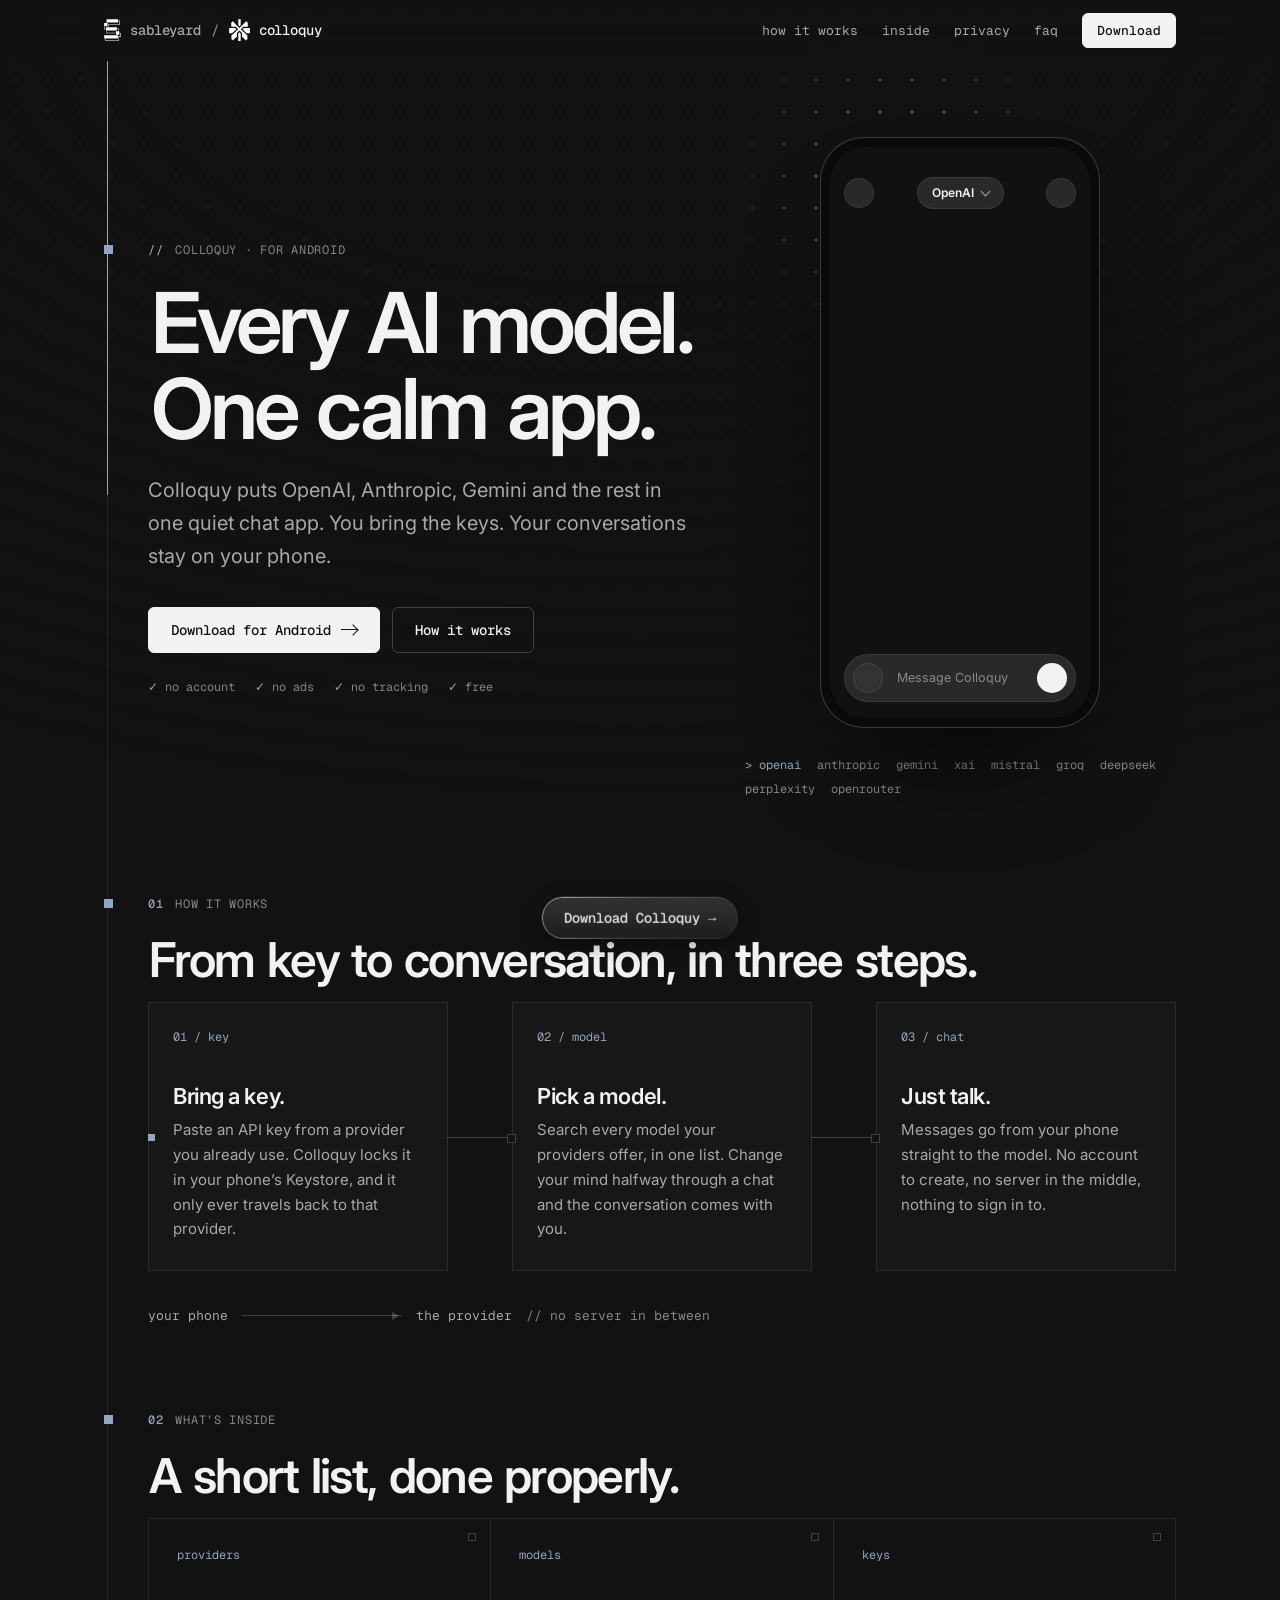
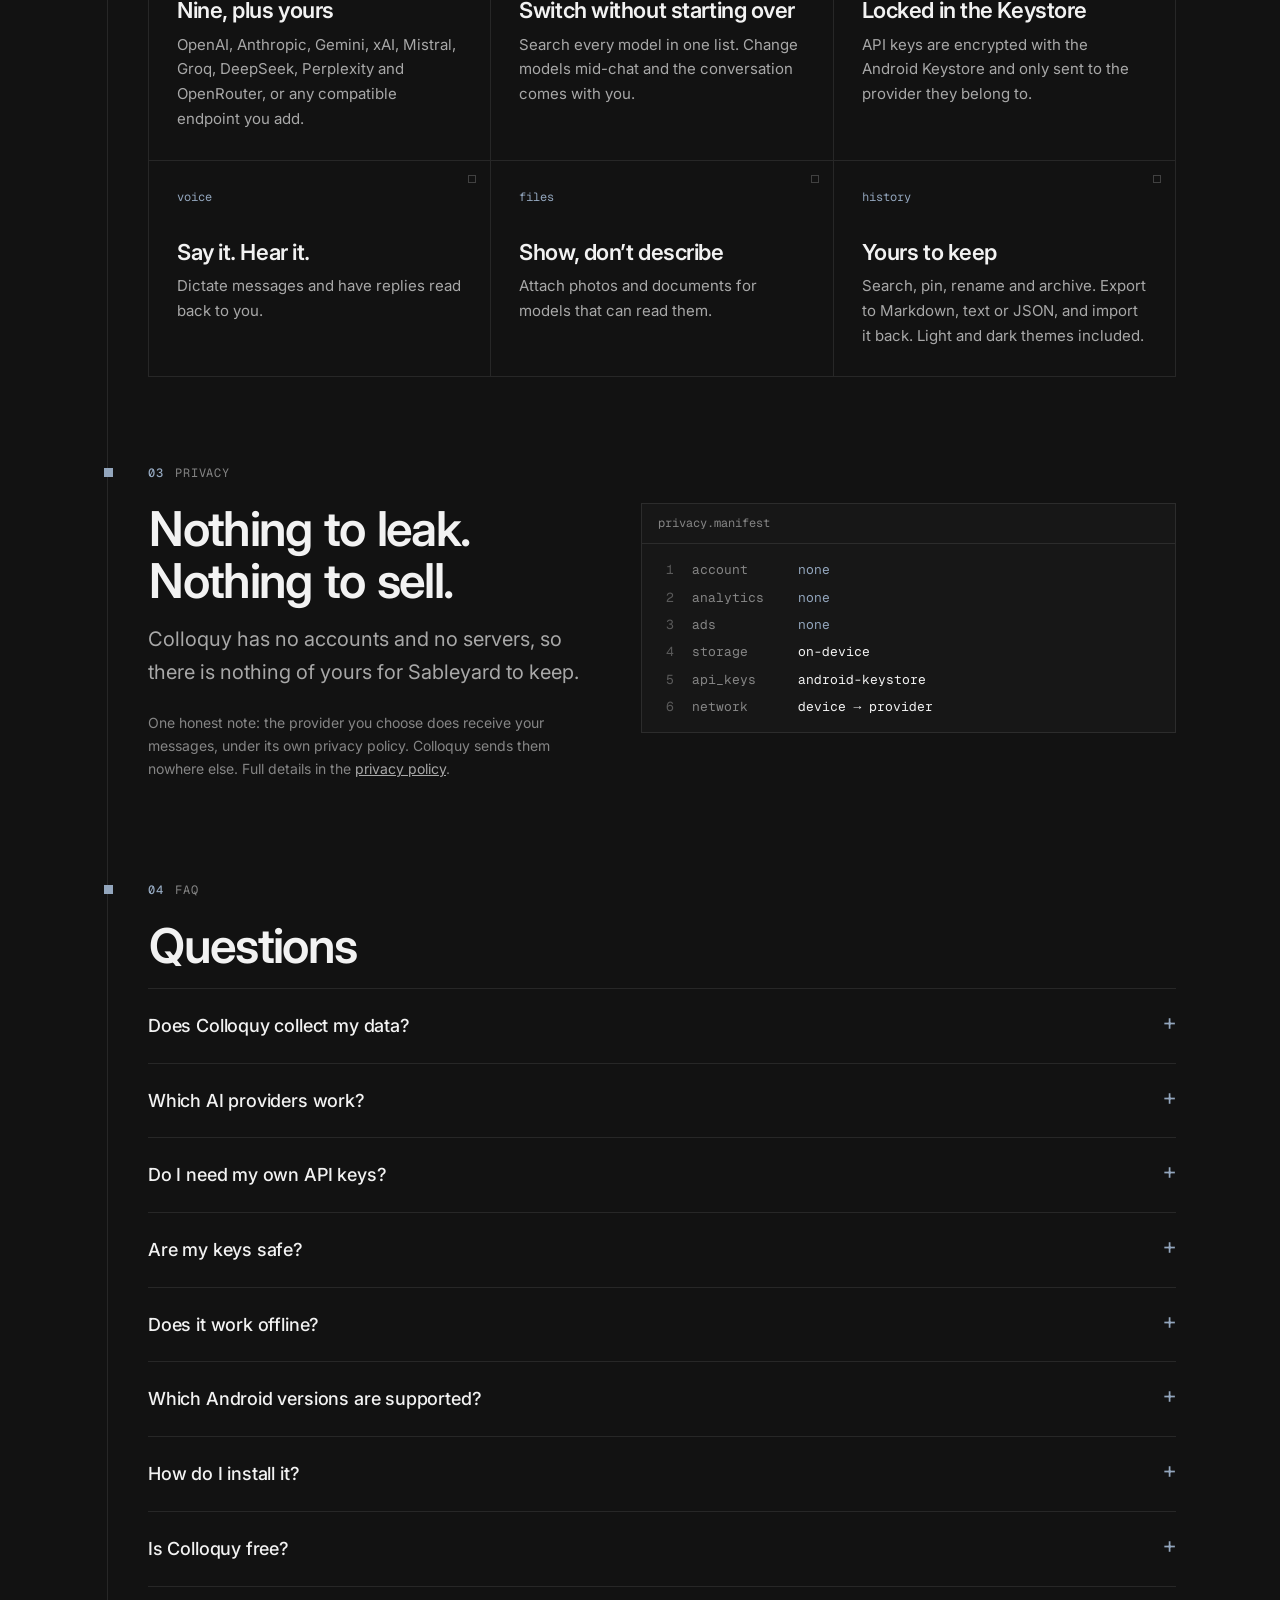
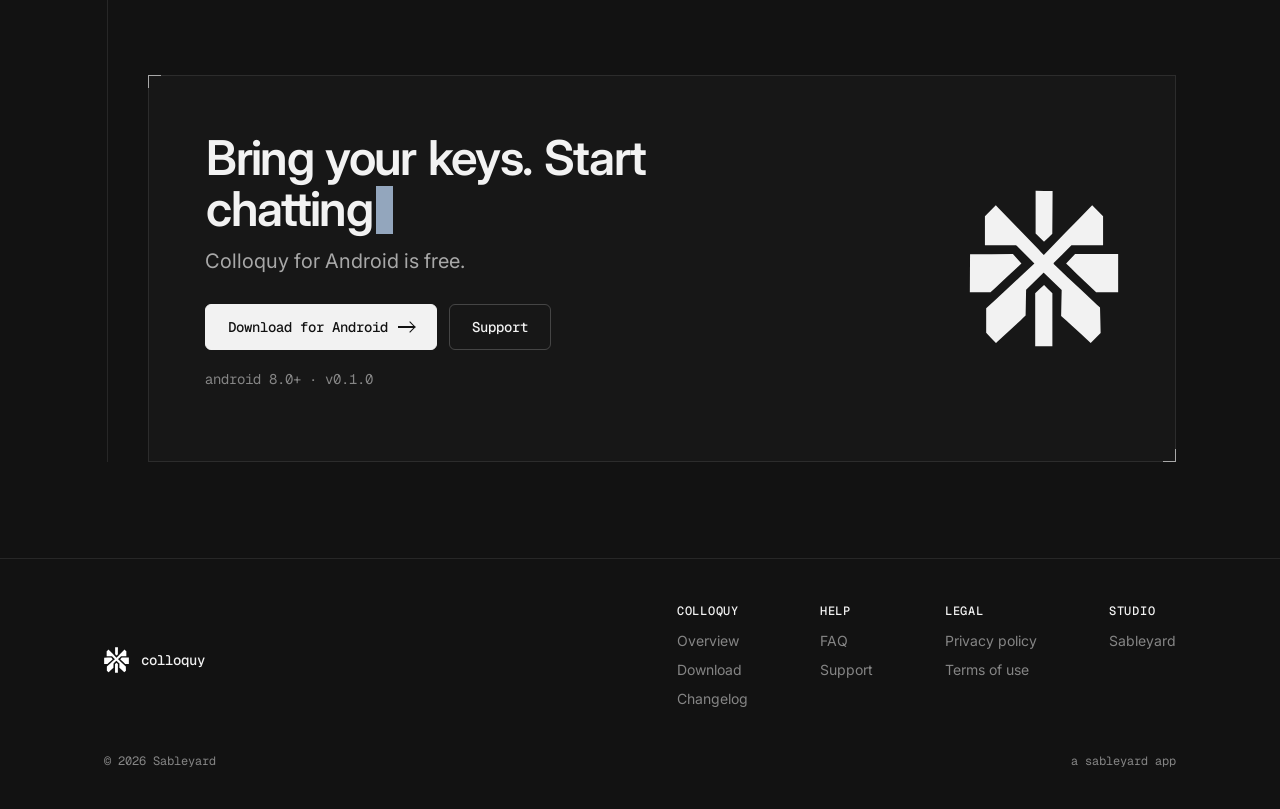
==== commit 3dabfbe7: "Update index.html" ====
--- a/colloquy/index.html
+++ b/colloquy/index.html
@@ -101,7 +101,7 @@
       <h2>Bring your keys. Start chatting<span class="caret"></span></h2>
       <p class="lead">Colloquy for Android is free.</p>
       <div class="row"><a class="btn" href="download/">Download for Android <span class="arw">&rarr;</span></a><a class="btn ghost" href="support/">Support</a></div>
-      <p class="meta m" style="margin-top:18px">android 8.0+ &middot; v0.1 preview</p>
+      <p class="meta m" style="margin-top:18px">android 8.0+ &middot; v0.1.0</p>
     </div>
     <svg class="cmark" viewBox="77 65 358 375" fill="currentColor" fill-rule="evenodd" role="img" aria-label="Colloquy"><path d="M255.5 438.0L235.0 438.0L235.0 374.7L235.0 311.3L245.6 301.5L256.2 291.7L266.1 301.6L276.0 311.5L276.0 374.7L276.0 438.0L255.5 438.0ZM142.9 428.8L141.3 430.0L129.6 418.0L118.0 406.0L118.0 376.7L118.0 347.3L142.2 324.9L166.5 302.5L199.8 271.6L233.1 240.7L212.3 219.6L191.5 198.5L190.5 197.8L189.5 197.0L152.2 197.0L115.0 197.0L115.0 162.2L115.0 127.5L128.0 114.5L141.0 101.5L144.3 105.0L147.7 108.5L194.6 156.9L241.5 205.3L248.5 212.7L255.5 220.2L281.5 193.3L307.4 166.5L339.2 134.0L371.0 101.6L384.0 114.5L397.0 127.5L397.0 162.2L397.0 197.0L359.2 197.0L321.5 197.0L300.2 218.3L279.0 239.5L279.1 240.5L279.2 241.5L295.4 256.9L311.5 272.4L342.5 301.5L373.5 330.6L381.6 338.1L389.7 345.5L390.5 375.9L391.2 406.3L379.3 418.2L367.4 430.1L344.5 408.9L321.5 387.7L309.2 376.6L296.9 365.5L297.5 334.7L298.2 303.9L277.2 283.4L256.1 262.9L255.5 262.8L254.8 262.8L234.1 282.8L213.3 302.8L212.7 333.8L212.1 364.8L206.3 370.2L200.5 375.7L172.5 401.6L144.5 427.5L142.9 428.8ZM103.6 309.0L79.0 309.0L79.2 263.8L79.5 218.5L130.6 218.2L181.8 218.0L191.9 229.2L202.1 240.5L198.3 243.9L194.5 247.4L166.1 273.9L137.6 300.5L132.9 304.8L128.2 309.0L103.6 309.0ZM406.8 309.0L380.5 309.0L356.5 286.3L332.5 263.6L320.7 252.0L308.8 240.4L319.5 229.2L330.2 218.0L381.6 218.0L433.0 218.0L433.0 263.5L433.0 309.0L406.8 309.0ZM256.0 187.9L255.5 187.9L245.8 178.4L236.0 168.9L236.0 117.9L236.0 67.0L256.2 67.2L276.5 67.5L276.2 118.5L275.8 169.5L266.2 178.7L256.5 187.9L256.0 187.9Z"/></svg>
   </div>
@@ -112,4 +112,4 @@
 <a class="float glass" href="download/">Download Colloquy &rarr;</a>
 <script src="../assets/site.js" defer></script>
 </body>
-</html>+</html>
